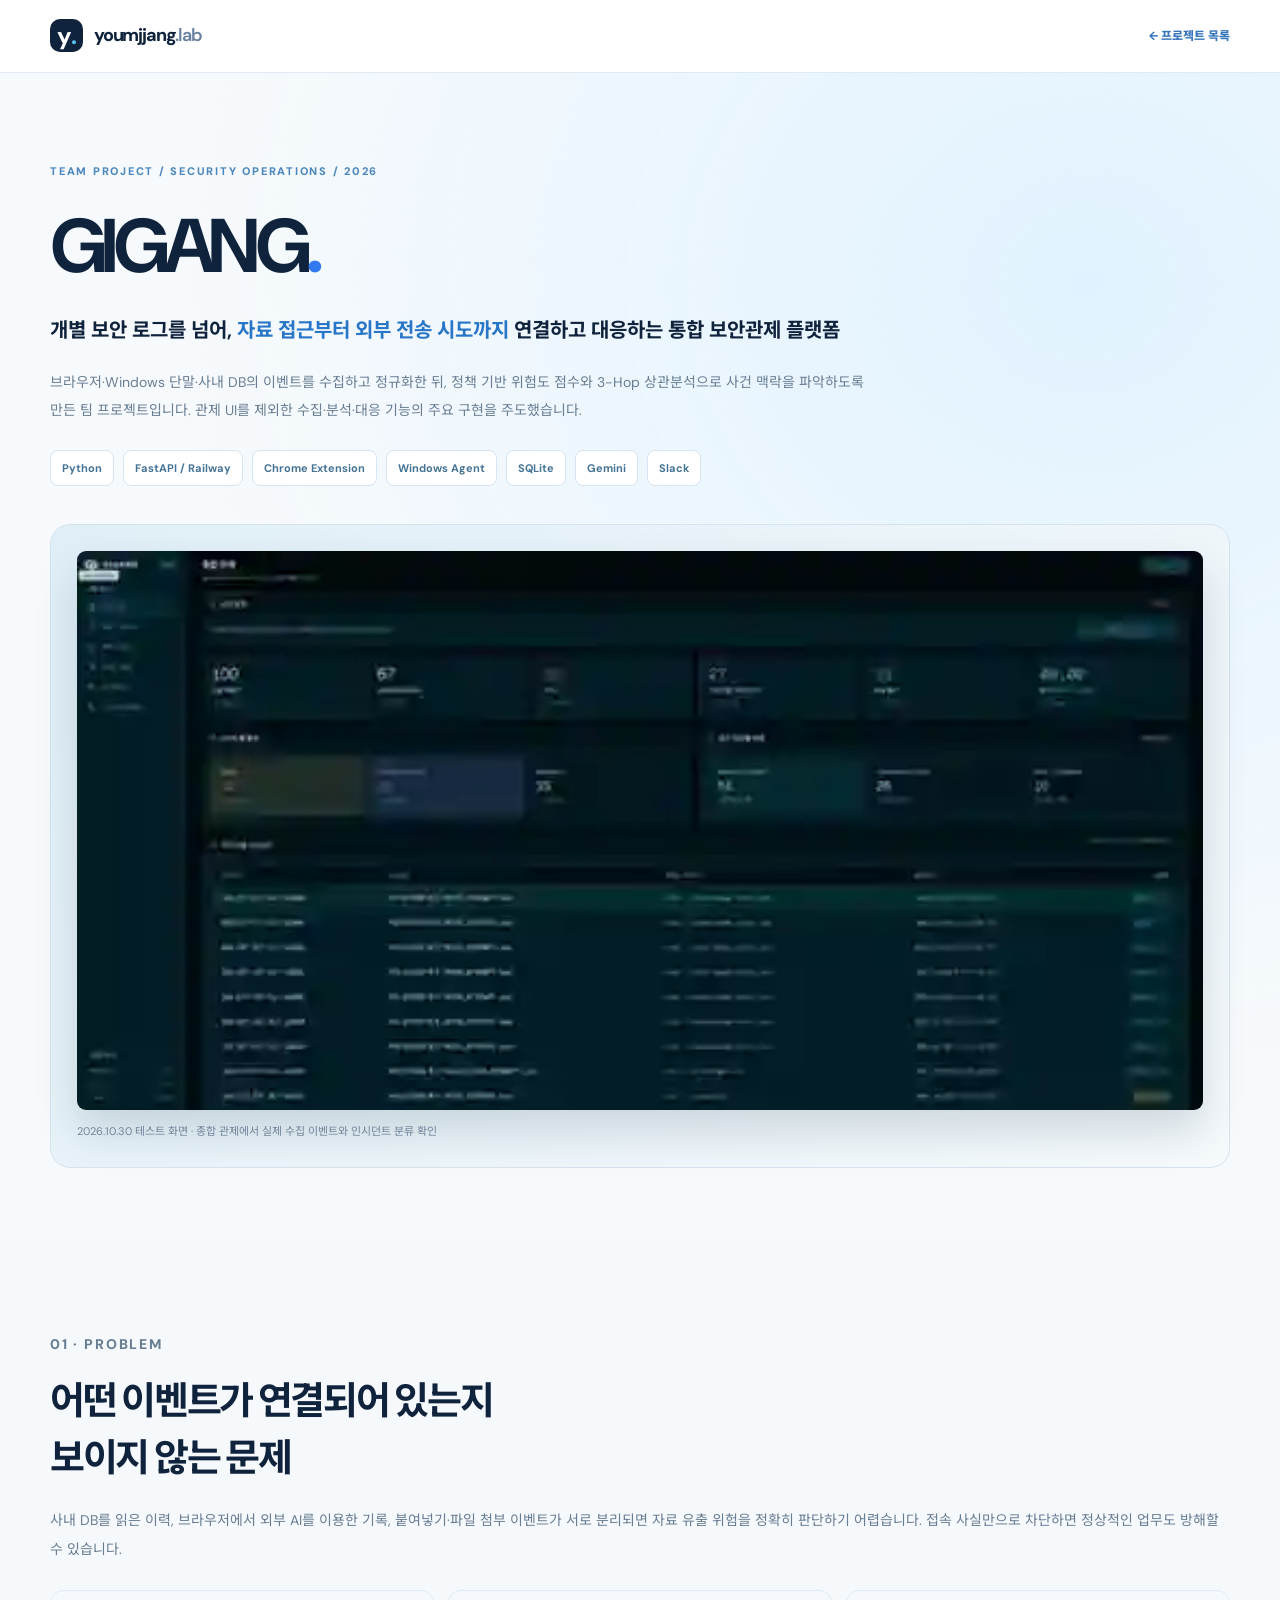
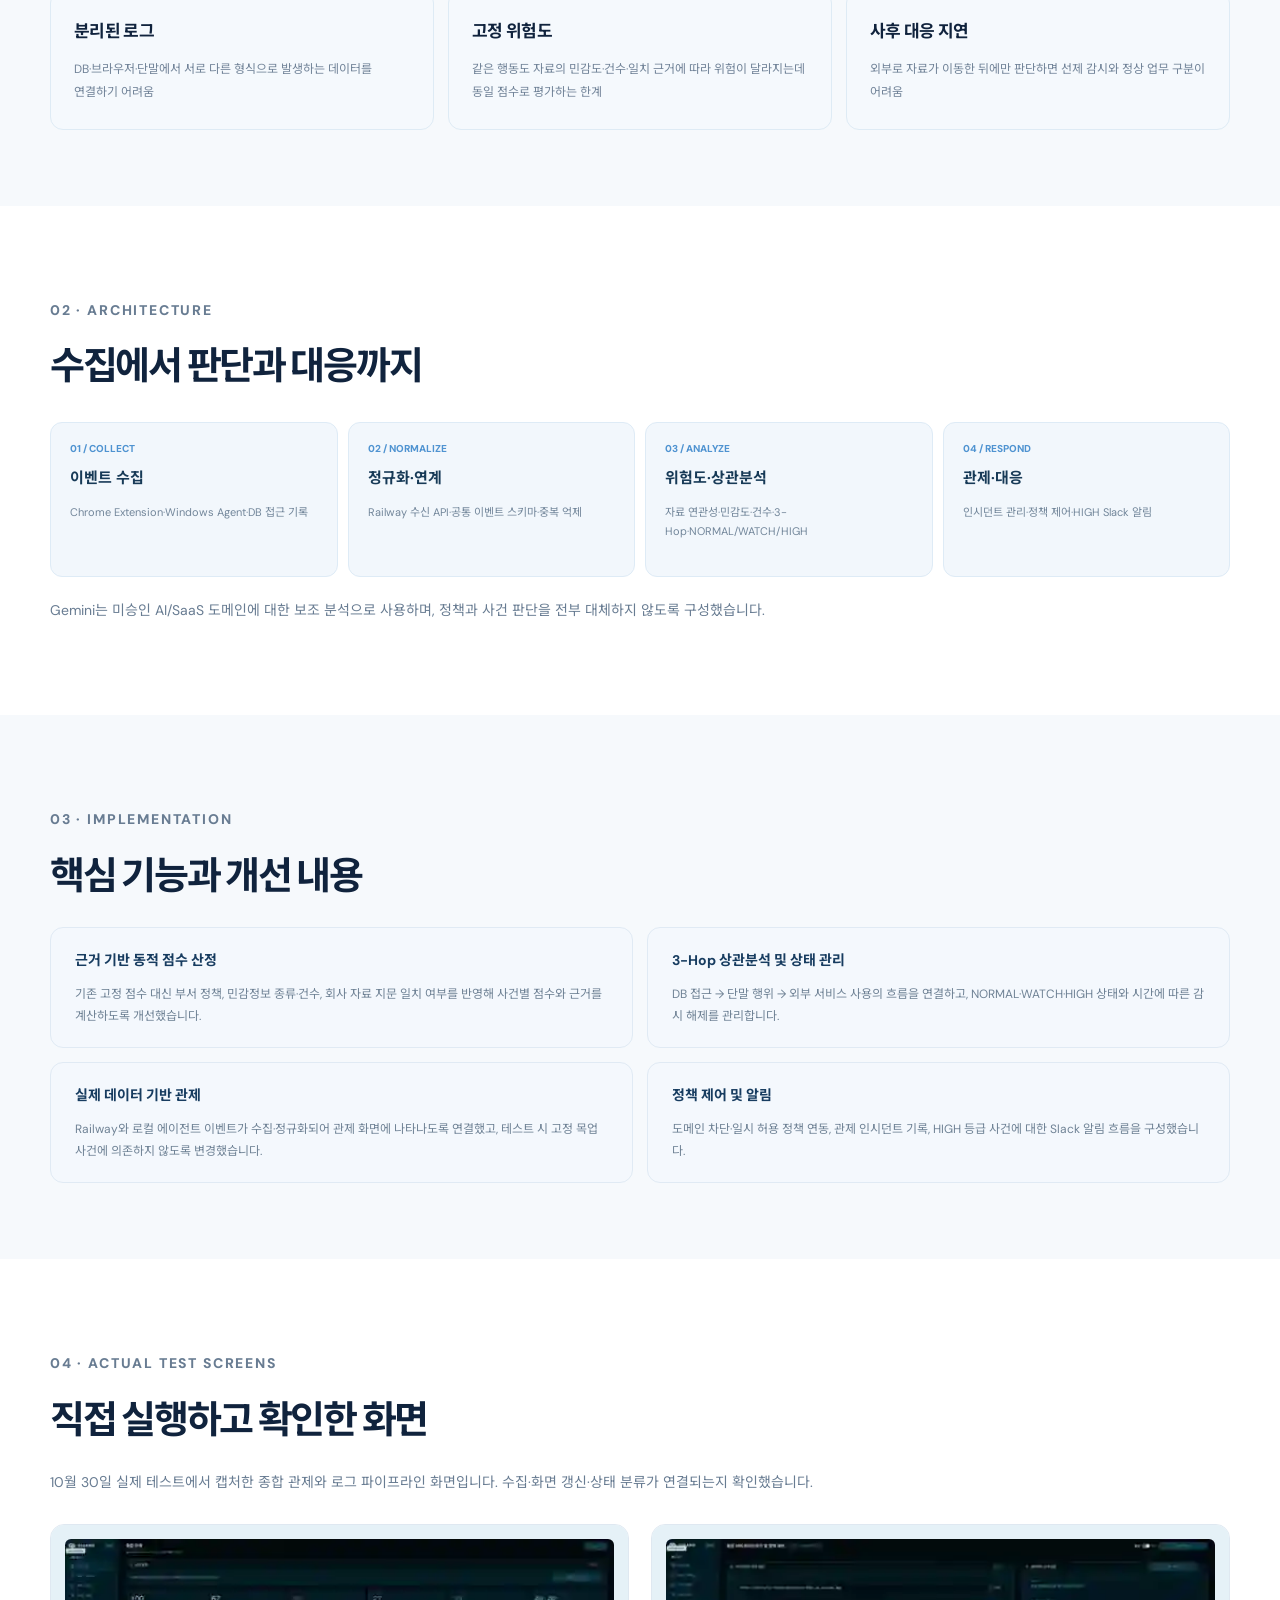
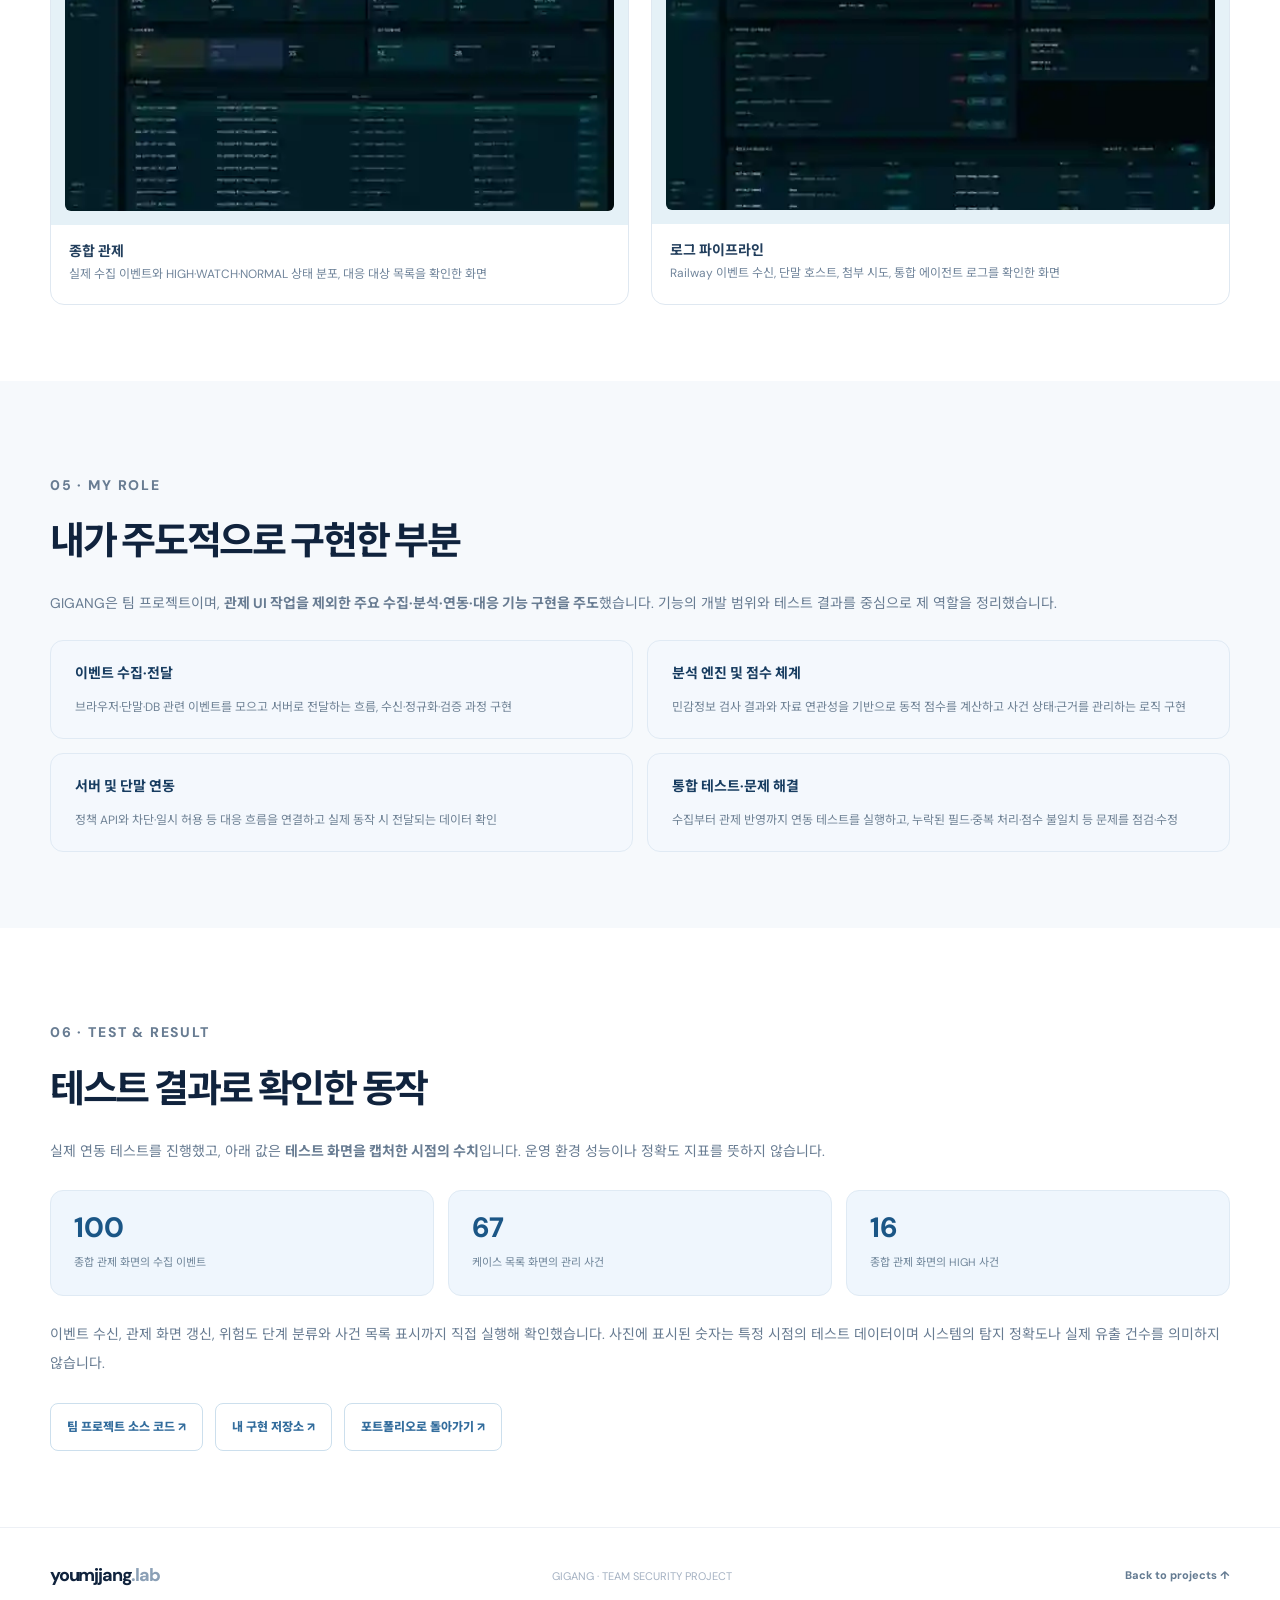
==== gigang.html @ 8b88e2cc "feat: refresh GIGANG portfolio with real test screenshots and lead engineering role" ====
<!doctype html>
<html lang="ko">
<head>
<meta charset="utf-8"><meta name="viewport" content="width=device-width,initial-scale=1">
<meta name="theme-color" content="#f8fafc">
<meta name="description" content="GIGANG 팀 프로젝트: 실제 보안 이벤트 수집, 동적 위험도, 3-Hop 상관분석, 사용자 담당 구현 및 검증 기록">
<title>GIGANG | 구현과 테스트 — youmjjang.lab</title>
<link rel="preconnect" href="https://fonts.googleapis.com">
<link rel="preconnect" href="https://fonts.gstatic.com" crossorigin>
<link href="https://fonts.googleapis.com/css2?family=DM+Sans:wght@400;500;600;700;800&family=Noto+Sans+KR:wght@400;500;600;700;800&display=swap" rel="stylesheet">
<link rel="stylesheet" href="./styles.css">
<style>
:root{--page-blue:#3278ef;--page-navy:#122e4d;--page-muted:#697e94;--page-border:#e0eaf4}
.detail-nav{background:#fff;border-bottom:1px solid var(--page-border);position:sticky;top:0;z-index:4}
.detail-nav .wrap{display:flex;align-items:center;justify-content:space-between;min-height:72px;gap:15px}
.back-link{font-size:12px;font-weight:800;color:#3775bc}
.detail-hero{background:radial-gradient(ellipse at 85% 18%,#e1f2ff 0%,transparent 60%),#f7fafc;padding:84px 0 72px}
.detail-eyebrow{font:800 11px/1.7 'DM Sans',sans-serif;letter-spacing:.16em;color:#4b86bc}
.detail-hero h1{font-size:clamp(42px,6vw,76px);letter-spacing:-.075em;line-height:1.17;margin:18px 0}
.detail-hero h1 span{color:var(--page-blue)}
.detail-intro{font-size:clamp(16px,2vw,20px);font-weight:700;line-height:1.8;max-width:820px;word-break:keep-all}
.detail-hero p.sub{color:var(--page-muted);font-size:14px;line-height:2;max-width:820px;word-break:keep-all}
.detail-pills{display:flex;gap:9px;flex-wrap:wrap;margin-top:26px}
.detail-pills span{font-size:11px;font-weight:700;border:1px solid #d6e5f3;border-radius:8px;padding:7px 11px;color:#457395;background:#fff}
.detail-figure{margin:38px 0 0;background:linear-gradient(135deg,#e0eff7,#f6fafc);border:1px solid #d6e3ee;border-radius:20px;padding:clamp(12px,3vw,26px)}
.detail-figure img{display:block;width:100%;height:auto;border-radius:9px;box-shadow:0 22px 44px #18384c2a}
.detail-figure figcaption,.shot-card figcaption{color:#71859b;font-size:11px;line-height:1.8;padding-top:12px}
.detail-section{padding:76px 0;background:#fff}
.detail-section:nth-of-type(even){background:#f6f9fc}
.detail-section h2{font-size:clamp(28px,3.1vw,38px);letter-spacing:-.06em;line-height:1.5;margin:7px 0 19px}
.detail-section>div>p,.detail-copy{color:#687c92;font-size:14px;line-height:2.05;word-break:keep-all}
.section-kicker{font:800 11px/1.4 'DM Sans',sans-serif;letter-spacing:.13em;color:#3278ef}
.detail-grid{display:grid;grid-template-columns:repeat(3,minmax(0,1fr));gap:14px;margin-top:26px}
.detail-panel{padding:25px 23px;background:#f5f9fd;border:1px solid #deebf5;border-radius:13px}
.detail-panel b{display:block;font-size:17px;letter-spacing:-.04em}
.detail-panel p{color:#718398;font-size:12px;line-height:1.9;margin:11px 0 0;word-break:keep-all}
.processline{display:flex;gap:10px;margin:27px 0 0;align-items:stretch}
.processline .step{flex:1;min-width:0;min-height:155px;padding:19px;background:#f2f7fc;border:1px solid #deebf6;border-radius:12px}
.processline .step em{font-style:normal;color:#4f93d1;font:800 10px 'DM Sans',sans-serif}
.processline .step strong{display:block;margin:10px 0;color:#173a57;font-size:15px}
.processline .step p{font-size:11px;line-height:1.75;color:#72869a;margin:0}
.shots{display:grid;grid-template-columns:repeat(2,minmax(0,1fr));gap:22px;margin-top:27px}
.shot-card{margin:0;background:#fff;border:1px solid #dfe8f1;border-radius:14px;overflow:hidden}
.shot-card .shot-img{background:#e5f1f7;padding:14px}
.shot-card img{display:block;width:100%;height:auto;max-width:780px;margin:auto;border-radius:6px}
.shot-card figcaption{padding:14px 18px 18px;font-size:12px}
.shot-card figcaption strong{color:#233f5d;display:block;font-size:14px}
.role-list{display:grid;grid-template-columns:1fr 1fr;gap:14px;margin-top:22px}
.role-item{padding:20px 24px;background:#f4f8fd;border:1px solid #e0eaf4;border-radius:13px}
.role-item strong{display:block;font-size:14px;color:#173c60}
.role-item p{margin:9px 0 0;color:#6f8295;font-size:12px;line-height:1.85}
.test-summary{display:grid;grid-template-columns:repeat(3,1fr);gap:14px;margin:24px 0}
.test-summary>div{background:#eff6fd;border:1px solid #dfeaf4;border-radius:13px;padding:23px}
.test-summary strong{font:800 28px/1 'DM Sans',sans-serif;display:block;color:#1b5686}
.test-summary span{display:block;font-size:11px;margin-top:10px;color:#70869a}
.detail-links{display:flex;flex-wrap:wrap;gap:12px;margin-top:26px}
.detail-links a{border:1px solid #ccdfed;padding:12px 16px;background:#fff;border-radius:8px;color:#336d9d;font-size:12px;font-weight:800}
.detail-links a:hover{background:#eef7ff}
.details-note{font-size:12px;color:#7b8b9f;margin-top:19px;line-height:1.8}
@media(max-width:760px){.detail-hero{padding:57px 0 50px}.detail-section{padding:55px 0}.detail-grid,.test-summary,.shots,.role-list{grid-template-columns:1fr}.processline{flex-direction:column}.processline .step{min-height:0}.detail-nav .wrap{min-height:62px}.detail-panel{padding:19px}}
</style>
</head>
<body>
<header class="detail-nav"><div class="wrap"><a class="brand" href="./index.html"><span class="brand-icon">y<span>.</span></span>youmjjang<span class="brand-light">.lab</span></a><a class="back-link" href="./index.html#projects">← 프로젝트 목록</a></div></header>
<main>
<section class="detail-hero"><div class="wrap">
<span class="detail-eyebrow">TEAM PROJECT / SECURITY OPERATIONS / 2026</span>
<h1>GIGANG<span>.</span></h1>
<p class="detail-intro">개별 보안 로그를 넘어, <span style="color:#2876c8">자료 접근부터 외부 전송 시도까지</span> 연결하고 대응하는 통합 보안관제 플랫폼</p>
<p class="sub">브라우저·Windows 단말·사내 DB의 이벤트를 수집하고 정규화한 뒤, 정책 기반 위험도 점수와 3-Hop 상관분석으로 사건 맥락을 파악하도록 만든 팀 프로젝트입니다. 관제 UI를 제외한 수집·분석·대응 기능의 주요 구현을 주도했습니다.</p>
<div class="detail-pills"><span>Python</span><span>FastAPI / Railway</span><span>Chrome Extension</span><span>Windows Agent</span><span>SQLite</span><span>Gemini</span><span>Slack</span></div>
<figure class="detail-figure"><img src="./assets/gigang-overview-20261031.webp" alt="GIGANG 최신 테스트 종합 관제: 수집 이벤트, HIGH/WATCH/NORMAL, 우선 대응 사건 목록" /><figcaption>2026.10.30 테스트 화면 · 종합 관제에서 실제 수집 이벤트와 인시던트 분류 확인</figcaption></figure>
</div></section>
<section class="detail-section"><div class="wrap">
<p class="section-kicker">01 · PROBLEM</p><h2>어떤 이벤트가 연결되어 있는지<br>보이지 않는 문제</h2>
<p class="detail-copy">사내 DB를 읽은 이력, 브라우저에서 외부 AI를 이용한 기록, 붙여넣기·파일 첨부 이벤트가 서로 분리되면 자료 유출 위험을 정확히 판단하기 어렵습니다. 접속 사실만으로 차단하면 정상적인 업무도 방해할 수 있습니다.</p>
<div class="detail-grid">
<div class="detail-panel"><b>분리된 로그</b><p>DB·브라우저·단말에서 서로 다른 형식으로 발생하는 데이터를 연결하기 어려움</p></div>
<div class="detail-panel"><b>고정 위험도</b><p>같은 행동도 자료의 민감도·건수·일치 근거에 따라 위험이 달라지는데 동일 점수로 평가하는 한계</p></div>
<div class="detail-panel"><b>사후 대응 지연</b><p>외부로 자료가 이동한 뒤에만 판단하면 선제 감시와 정상 업무 구분이 어려움</p></div>
</div></div></section>
<section class="detail-section"><div class="wrap">
<p class="section-kicker">02 · ARCHITECTURE</p><h2>수집에서 판단과 대응까지</h2>
<div class="processline"><div class="step"><em>01 / COLLECT</em><strong>이벤트 수집</strong><p>Chrome Extension·Windows Agent·DB 접근 기록</p></div><div class="step"><em>02 / NORMALIZE</em><strong>정규화·연계</strong><p>Railway 수신 API·공통 이벤트 스키마·중복 억제</p></div><div class="step"><em>03 / ANALYZE</em><strong>위험도·상관분석</strong><p>자료 연관성·민감도·건수·3-Hop·NORMAL/WATCH/HIGH</p></div><div class="step"><em>04 / RESPOND</em><strong>관제·대응</strong><p>인시던트 관리·정책 제어·HIGH Slack 알림</p></div></div>
<p class="details-note">Gemini는 미승인 AI/SaaS 도메인에 대한 보조 분석으로 사용하며, 정책과 사건 판단을 전부 대체하지 않도록 구성했습니다.</p>
</div></section>
<section class="detail-section"><div class="wrap">
<p class="section-kicker">03 · IMPLEMENTATION</p><h2>핵심 기능과 개선 내용</h2>
<div class="role-list">
<div class="role-item"><strong>근거 기반 동적 점수 산정</strong><p>기존 고정 점수 대신 부서 정책, 민감정보 종류·건수, 회사 자료 지문 일치 여부를 반영해 사건별 점수와 근거를 계산하도록 개선했습니다.</p></div>
<div class="role-item"><strong>3-Hop 상관분석 및 상태 관리</strong><p>DB 접근 → 단말 행위 → 외부 서비스 사용의 흐름을 연결하고, NORMAL·WATCH·HIGH 상태와 시간에 따른 감시 해제를 관리합니다.</p></div>
<div class="role-item"><strong>실제 데이터 기반 관제</strong><p>Railway와 로컬 에이전트 이벤트가 수집·정규화되어 관제 화면에 나타나도록 연결했고, 테스트 시 고정 목업 사건에 의존하지 않도록 변경했습니다.</p></div>
<div class="role-item"><strong>정책 제어 및 알림</strong><p>도메인 차단·일시 허용 정책 연동, 관제 인시던트 기록, HIGH 등급 사건에 대한 Slack 알림 흐름을 구성했습니다.</p></div>
</div></div></section>
<section class="detail-section"><div class="wrap">
<p class="section-kicker">04 · ACTUAL TEST SCREENS</p><h2>직접 실행하고 확인한 화면</h2>
<p class="detail-copy">10월 30일 실제 테스트에서 캡처한 종합 관제와 로그 파이프라인 화면입니다. 수집·화면 갱신·상태 분류가 연결되는지 확인했습니다.</p>
<div class="shots">
<figure class="shot-card"><div class="shot-img"><img src="./assets/gigang-overview-20261031.webp" loading="lazy" alt="GIGANG 실제 종합 관제 테스트 화면"></div><figcaption><strong>종합 관제</strong>실제 수집 이벤트와 HIGH·WATCH·NORMAL 상태 분포, 대응 대상 목록을 확인한 화면</figcaption></figure>
<figure class="shot-card"><div class="shot-img"><img src="./assets/gigang-pipeline-20261031.webp" loading="lazy" alt="GIGANG 로그 파이프라인 실제 수집 및 호스트 상태 테스트 화면"></div><figcaption><strong>로그 파이프라인</strong>Railway 이벤트 수신, 단말 호스트, 첨부 시도, 통합 에이전트 로그를 확인한 화면</figcaption></figure>
</div>
</div></section>
<section class="detail-section"><div class="wrap">
<p class="section-kicker">05 · MY ROLE</p><h2>내가 주도적으로 구현한 부분</h2>
<p class="detail-copy">GIGANG은 팀 프로젝트이며, <strong>관제 UI 작업을 제외한 주요 수집·분석·연동·대응 기능 구현을 주도</strong>했습니다. 기능의 개발 범위와 테스트 결과를 중심으로 제 역할을 정리했습니다.</p>
<div class="role-list">
<div class="role-item"><strong>이벤트 수집·전달</strong><p>브라우저·단말·DB 관련 이벤트를 모으고 서버로 전달하는 흐름, 수신·정규화·검증 과정 구현</p></div>
<div class="role-item"><strong>분석 엔진 및 점수 체계</strong><p>민감정보 검사 결과와 자료 연관성을 기반으로 동적 점수를 계산하고 사건 상태·근거를 관리하는 로직 구현</p></div>
<div class="role-item"><strong>서버 및 단말 연동</strong><p>정책 API와 차단·일시 허용 등 대응 흐름을 연결하고 실제 동작 시 전달되는 데이터 확인</p></div>
<div class="role-item"><strong>통합 테스트·문제 해결</strong><p>수집부터 관제 반영까지 연동 테스트를 실행하고, 누락된 필드·중복 처리·점수 불일치 등 문제를 점검·수정</p></div>
</div></div></section>
<section class="detail-section"><div class="wrap">
<p class="section-kicker">06 · TEST & RESULT</p><h2>테스트 결과로 확인한 동작</h2>
<p class="detail-copy">실제 연동 테스트를 진행했고, 아래 값은 <strong>테스트 화면을 캡처한 시점의 수치</strong>입니다. 운영 환경 성능이나 정확도 지표를 뜻하지 않습니다.</p>
<div class="test-summary"><div><strong>100</strong><span>종합 관제 화면의 수집 이벤트</span></div><div><strong>67</strong><span>케이스 목록 화면의 관리 사건</span></div><div><strong>16</strong><span>종합 관제 화면의 HIGH 사건</span></div></div>
<p class="detail-copy">이벤트 수신, 관제 화면 갱신, 위험도 단계 분류와 사건 목록 표시까지 직접 실행해 확인했습니다. 사진에 표시된 숫자는 특정 시점의 테스트 데이터이며 시스템의 탐지 정확도나 실제 유출 건수를 의미하지 않습니다.</p>
<div class="detail-links"><a href="https://github.com/dldaudlee36/GIGANG" target="_blank" rel="noopener noreferrer">팀 프로젝트 소스 코드 ↗</a><a href="https://github.com/youmjjang/Usagigang" target="_blank" rel="noopener noreferrer">내 구현 저장소 ↗</a><a href="./index.html#projects">포트폴리오로 돌아가기 ↗</a></div>
</div></section>
</main>
<footer><div class="wrap footer-inner"><a class="brand footer-brand" href="./index.html">youmjjang<span>.lab</span></a><span>GIGANG · TEAM SECURITY PROJECT</span><a href="./index.html#projects">Back to projects ↑</a></div></footer>
</body></html>
---- styles.css ----
:root{--ink:#10233d;--muted:#607087;--blue:#3278ef;--blue-deep:#1d5ec9;--line:#dfe6ef;--paper:#fff;--bg:#f8fafc;--soft:#edf3fb;--accent:#12bea9}
*{box-sizing:border-box}
html{scroll-behavior:smooth;scroll-padding-top:92px}
body{margin:0;background:var(--bg);color:var(--ink);font:400 15px/1.85 'DM Sans','Noto Sans KR',sans-serif;-webkit-font-smoothing:antialiased}
a{color:inherit;text-decoration:none}button{font:inherit}button:focus-visible,a:focus-visible{outline:3px solid #2b8afd;outline-offset:4px}::selection{background:#b8d8fc;color:#112a46}
.wrap{width:min(1180px,calc(100% - 72px));margin:0 auto}.skip{position:absolute;top:-80px;left:20px;background:white;z-index:999;padding:12px}.skip:focus{top:16px}
.site-header{position:sticky;top:0;z-index:50;background:rgba(248,250,252,.88);border-bottom:1px solid rgba(207,218,234,.68);backdrop-filter:blur(16px);-webkit-backdrop-filter:blur(16px)}
.header-inner{height:78px;display:flex;align-items:center;justify-content:space-between;gap:28px}
.brand{display:flex;align-items:center;font-family:'DM Sans',sans-serif;font-size:18px;font-weight:800;letter-spacing:-.065em;white-space:nowrap}
.brand-icon{display:inline-flex;width:33px;height:33px;border-radius:10px;background:var(--ink);color:white;align-items:center;justify-content:center;letter-spacing:-.06em;font-size:24px;margin-right:11px;line-height:1}
.brand-icon span,.period{color:#52c1e9}.brand-light{font-weight:600;color:#66809d}
.nav{display:flex;align-items:center;gap:35px;font:700 12px/1 'DM Sans',sans-serif;letter-spacing:.02em}
.nav a{color:#50637a;transition:color .2s}.nav a:hover,.nav a.is-current{color:var(--blue)}
.head-end{display:flex;align-items:center;gap:12px}.github-link{font:800 12px/1 'DM Sans',sans-serif;border:1px solid #cadaed;padding:13px 18px;border-radius:40px;transition:background .2s,color .2s}.github-link:hover{background:var(--ink);color:#fff}
.menu{display:none;cursor:pointer;background:none;border:0;padding:11px}.menu span{display:block;width:22px;height:2px;background:var(--ink);margin:5px 0}
.hero{padding:98px 0 0;background:radial-gradient(ellipse 55% 60% at 88% 24%,#e7f3ff 0%,transparent 76%),linear-gradient(#f8fafc,#f7fafd)}
.hero-grid{display:grid;grid-template-columns:1.11fr .89fr;align-items:center;gap:58px;padding-bottom:95px}
.hero-text{padding:15px 0}.eyebrow,.kicker,.microline,.side-caption,.project-meta,.skills-title,.step-bottom,.project-actions,.work-footnote,.screen-mark,.cover-no{font-family:'DM Sans',sans-serif;letter-spacing:.09em}
.eyebrow{display:flex;align-items:center;gap:10px;font-size:10px;font-weight:800;color:#6e8094}
.live-dot{width:7px;height:7px;border-radius:50%;background:var(--accent);box-shadow:0 0 0 4px rgba(18,190,169,.12)}.eyebrow .bar{display:inline-block;width:18px;height:1px;background:#b7c4d2}
.hero h1{font-family:'Noto Sans KR',sans-serif;font-size:clamp(36px,4.2vw,61px);letter-spacing:-.067em;line-height:1.42;font-weight:800;margin:28px 0 26px;word-break:keep-all}
.ink-blue{color:var(--blue)}.hero-desc{font-size:14px;line-height:2.13;color:#607187;word-break:keep-all}.hero-desc strong{color:#203c60}
.hero-buttons{display:flex;gap:12px;flex-wrap:wrap;margin-top:39px}
.btn{display:inline-flex;align-items:center;justify-content:space-between;gap:27px;min-height:52px;padding:13px 22px;border-radius:10px;font-size:12px;font-weight:800;transition:transform .2s,background .2s,box-shadow .2s}
.btn:hover{transform:translateY(-3px)}.btn-blue{color:#fff;background:var(--blue);box-shadow:0 9px 22px #3278ef26}.btn-blue:hover{background:var(--blue-deep);box-shadow:0 12px 30px #3278ef40}
.btn-outline{background:#fff;border:1px solid #d9e3f0;color:#30445e}.btn-outline:hover{background:#edf4ff}
.microline{display:flex;align-items:center;gap:16px;color:#93a3b7;font-size:10px;font-weight:700;margin-top:77px}.microline .line{width:37px;height:1px;background:#a9bbcf}
.hero-art{min-height:570px;position:relative;overflow:hidden;isolation:isolate;border:1px solid #d4e2f1;box-shadow:0 32px 70px rgba(46,94,152,.11),0 5px 15px rgba(64,102,147,.03);border-radius:25px;background:linear-gradient(155deg,rgba(252,254,255,.96),rgba(230,242,255,.95));padding:25px 30px 22px}
.hero-art:after{content:'';position:absolute;inset:0;z-index:-2;background-image:linear-gradient(rgba(91,148,199,.06) 1px,transparent 1px),linear-gradient(90deg,rgba(91,148,199,.06) 1px,transparent 1px);background-size:28px 28px}
.glow{position:absolute;z-index:-1;border-radius:50%;filter:blur(12px)}.glow.one{height:280px;width:280px;background:#a9dcff55;right:-100px;top:40px}.glow.two{height:220px;width:220px;background:#d8fbf379;left:-105px;bottom:-90px}
.art-head,.art-footer{display:flex;justify-content:space-between;align-items:center;font:800 10px/1 'DM Sans',sans-serif;letter-spacing:.07em;color:#8194a9}
.traffic{display:flex;gap:5px}.traffic i{width:7px;height:7px;background:#a4b7cb;border-radius:50%}.traffic i:first-child{background:#64a9e9}
.art-title{margin:39px 0 21px}.art-title>span{display:block;color:#4180cc;font:800 9px/1 'DM Sans',sans-serif;letter-spacing:.18em;margin-bottom:10px}
.art-title strong{display:block;font:800 clamp(30px,3vw,42px)/1.14 'DM Sans',sans-serif;letter-spacing:-.06em}.art-title em{font-style:normal;color:var(--blue)}.art-title p{color:#7b8da1;font-size:12px;margin:10px 0 0}
.pipeline{display:flex;flex-direction:column;gap:8px}
.pipe-row{display:flex;align-items:center;gap:16px;min-height:66px;padding:10px 17px;border:1px solid rgba(193,213,231,.82);background:rgba(255,255,255,.86);border-radius:12px;box-shadow:0 8px 16px rgba(90,141,185,.035)}
.pipe-num{display:flex;width:35px;height:35px;flex:0 0 35px;align-items:center;justify-content:center;border:1px solid #dce9f4;background:#f1f7fd;border-radius:9px;color:#3983c3;font:800 12px/1 'DM Sans',sans-serif}
.pipe-row>div{display:flex;flex-direction:column;flex:1;line-height:1.25;gap:3px}.pipe-row small{font:800 8px/1 'DM Sans',sans-serif;color:#7f9ab4;letter-spacing:.12em}
.pipe-row b{font:800 15px/1.1 'DM Sans',sans-serif;letter-spacing:-.01em}.pipe-row div>span{font:500 9px/1.2 'DM Sans',sans-serif;color:#96a3b3}
.pipe-tail{font-size:17px;color:#aac2d7}.pipe-done{border-color:#a8dcdb;background:#ebfbf8}.pipe-done .pipe-num{background:#d9f6f1;border-color:#b8ebe2;color:#109e91}.pipe-done .pipe-tail{color:#079c87}
.art-footer{padding-top:25px;font-size:9px}.art-footer span{color:#52a6d2}
.scroll-hint{height:52px;border-top:1px solid #dbe6f1;display:flex;justify-content:space-between;align-items:center;color:#94a5b8;font:800 10px/1 'DM Sans',sans-serif;letter-spacing:.14em}.scroll-hint span:last-child{font-size:23px;font-weight:400}
.section{padding:130px 0}.about{background:#fff}.intro-layout{display:grid;grid-template-columns:190px minmax(0,1fr);gap:60px}
.side-caption{color:#8798aa;font:800 11px/1 'DM Sans',sans-serif;white-space:nowrap;padding-top:7px}.side-caption span{width:42px;height:1px;background:#c6d4e3;display:inline-block;vertical-align:middle;margin-left:12px}
.kicker{margin:0 0 22px;color:var(--blue);font:800 11px/1.4 'DM Sans',sans-serif;letter-spacing:.16em}
.h2{font-size:clamp(29px,3vw,43px);line-height:1.5;letter-spacing:-.065em;font-weight:800;margin:0;word-break:keep-all}.h2 span{color:#7b8ba1}
.lead{max-width:740px;color:#5e7085;font-size:15px;line-height:2.15;margin:28px 0 48px;word-break:keep-all}
.values{display:grid;grid-template-columns:repeat(3,1fr);gap:20px}.values>div{border-top:1px solid #cbd7e6;padding-top:19px}.values span{font:800 11px/1 'DM Sans',sans-serif;color:#4886db}.values h3{margin:17px 0 8px;font-size:18px;letter-spacing:-.04em}.values p{color:#8090a1;font-size:12px;line-height:1.8;word-break:keep-all;margin:0}
.skills{display:grid;grid-template-columns:180px 1fr;align-items:start;gap:10px;margin-top:58px;padding-top:28px;border-top:1px solid #edf0f5}.skills-title{color:#8292a5;font:800 10px/1.4 'DM Sans',sans-serif}
.skills>div{display:flex;flex-wrap:wrap;gap:8px}.skills>div span,.tags span{background:#f4f7fb;border:1px solid #e0e8f1;border-radius:6px;color:#59708a;padding:5px 11px;font:700 11px/1.5 'DM Sans','Noto Sans KR',sans-serif}
.work{background:#f5f8fc}.section-head{display:flex;justify-content:space-between;align-items:end;gap:20px;margin-bottom:34px}.section-head>p{color:#8897aa;font-size:12px;line-height:1.9;text-align:right;margin:0 0 9px}
.filters{display:flex;align-items:center;gap:8px;flex-wrap:wrap;margin-bottom:27px}
.filter{border:1px solid #d7e1ed;background:transparent;color:#657790;font:800 11px/1 'DM Sans',sans-serif;padding:12px 15px;border-radius:25px;cursor:pointer;transition:background .15s,border .15s,color .15s}.filter span{opacity:.5;margin-left:5px}.filter:hover{background:#e8f1fd}.filter.selected{color:white;background:#1d3a5a;border-color:#1d3a5a}
.project-grid{display:grid;grid-template-columns:repeat(2,minmax(0,1fr));gap:24px}
.project{background:white;border:1px solid #e3eaf3;border-radius:17px;overflow:hidden;display:flex;flex-direction:column;box-shadow:0 8px 24px rgba(30,70,120,.022);transition:box-shadow .25s,transform .25s}
.project:hover{transform:translateY(-5px);box-shadow:0 18px 34px rgba(35,78,130,.1)}.project[hidden]{display:none!important}
.project.feature{grid-column:1/-1;display:grid;grid-template-columns:1.01fr .99fr;min-height:440px}
.cover{position:relative;min-height:280px;overflow:hidden}.feature .cover{min-height:440px}
.photo-cover{display:flex;align-items:center;justify-content:center;padding:35px}
.photo-cover img{display:block;width:100%;height:100%;max-height:380px;object-fit:contain;filter:drop-shadow(0 15px 24px rgba(21,52,92,.13));transition:transform .4s}
.project:hover img{transform:scale(1.028)}
.blue-cover{background:linear-gradient(140deg,#ddefff,#eaf4ff 49%,#d4e9f7)}.dark-cover{background:linear-gradient(145deg,#dfeaf7,#ebf0f8)}
.mint-cover{background:linear-gradient(140deg,#dff5ed,#eff9f6)}.sky-cover{background:linear-gradient(140deg,#e1e9fd,#edf5ff)}
.screen-mark,.cover-no{position:absolute;left:24px;bottom:20px;font:800 9px/1 'DM Sans',sans-serif;letter-spacing:.13em;color:#647f9d;background:rgba(255,255,255,.83);padding:9px 10px;border-radius:5px}
.project-info{padding:33px 35px 27px;display:flex;flex-direction:column;min-width:0}.feature .project-info{padding:48px 44px 34px}
.project-meta{display:flex;justify-content:space-between;gap:12px;color:#7990a8;font:800 9px/1.2 'DM Sans',sans-serif;letter-spacing:.11em}.project-meta span:last-child{color:#3d87c8;text-align:right}
.project h3{font-size:27px;line-height:1.3;letter-spacing:-.055em;margin:20px 0 8px}.project h3 small{font-size:15px;color:#8191a6;margin-left:9px;font-weight:600}
.project-tagline{font-size:13px;font-weight:700;color:#2c587e;margin:0 0 17px;letter-spacing:-.02em;word-break:keep-all}
.project-desc{font-size:12px;line-height:2.05;color:#718197;margin:0 0 21px;word-break:keep-all}
.problem{border-left:3px solid #5a9eec;background:#f3f8ff;padding:15px 18px;margin:0 0 22px}.problem>span{display:block;color:#5185bf;font:800 9px/1 'DM Sans',sans-serif;letter-spacing:.1em;margin-bottom:8px}.problem p{font-size:12px;line-height:1.7;margin:0;color:#4b6c8d;word-break:keep-all}
.tags{display:flex;flex-wrap:wrap;gap:6px;margin-top:auto;margin-bottom:21px}.tags span{background:#f8fafd;border-color:#e5edf5;padding:5px 9px;font-size:10px}
.project-actions{display:flex;align-items:center;gap:20px;flex-wrap:wrap;padding-top:19px;border-top:1px solid #e8edf3;font-size:11px;font-weight:800;letter-spacing:0}.project-actions a{color:#286cc1}.project-actions a:hover{text-decoration:underline;text-underline-offset:4px}.status-text{font-size:10px;color:#93a0ae;letter-spacing:0;font-weight:500}
.analyzer{background:linear-gradient(135deg,#193959,#103355 60%,#1e5276);padding:40px 30px;display:flex;align-items:center;justify-content:center}
.analyzer:before{content:'';position:absolute;width:250px;height:250px;border:1px solid #74c7f033;border-radius:50%;right:-90px;top:-115px;box-shadow:0 0 0 50px #8dcdf308,0 0 0 90px #8dcdf308}
.fake-ui{position:relative;background:#fff;border:1px solid #ecf5ff;border-radius:12px;width:100%;max-width:540px;box-shadow:0 30px 40px #0a17284d;overflow:hidden;transform:rotate(-1.5deg)}
.fake-head{height:33px;background:#f6f9fc;border-bottom:1px solid #e7eef6;display:flex;align-items:center;justify-content:space-between;padding:0 15px;color:#71859b;font:700 8px/1 'DM Sans',sans-serif}
.fake-head>span:last-child{color:#119d8d}.fake-dots{color:#9bb0c7;letter-spacing:2px}
.fake-content{display:grid;grid-template-columns:112px 1fr;min-height:235px}.fake-sidebar{border-right:1px solid #e9eef5;background:#f9fbfd;padding:28px 12px;display:flex;flex-direction:column;gap:21px;color:#a3b1be;font:700 9px/1 'DM Sans',sans-serif}.fake-sidebar .active{color:#2f80d1}
.fake-main{padding:24px 25px}.fake-main>span{font:800 8px/1 'DM Sans',sans-serif;color:#60a0d0;letter-spacing:.15em}.fake-main h4{margin:10px 0 4px;font:800 18px/1.4 'Noto Sans KR',sans-serif;letter-spacing:-.06em}.fake-main small{font-size:9px;color:#97a7b6}
.f1-chart{display:flex;flex-direction:column;gap:12px;margin:24px 0 18px}.f1-chart>div{display:flex;align-items:center;gap:11px}.f1-chart em{font:700 9px/1 'DM Sans',sans-serif;color:#69809b;font-style:normal;width:46px}
.f1-chart div>span{display:block;position:relative;height:7px;background:#edf4fc;flex:1;border-radius:5px;overflow:hidden}.f1-chart i{height:100%;display:block;border-radius:5px;background:linear-gradient(90deg,#6cace9,#2d77d4)}
.f1-chart b{font:700 10px/1 'DM Sans',sans-serif;color:#3b5d82;width:32px;text-align:right}.fake-main .metric-note{font-size:8px;color:#9aa9b7}
.work-footnote{color:#91a0b1;margin:30px 0 0;font-size:10px;line-height:1.9;letter-spacing:0}
.process{background:#fff}.steps{display:grid;grid-template-columns:repeat(3,1fr);gap:20px;margin-top:48px}.step{min-height:270px;display:flex;flex-direction:column;background:#f8fafc;border:1px solid #e4ebf4;border-radius:13px;padding:28px}
.step-top{display:flex;justify-content:space-between;align-items:start}.step-top span{color:#4a88d3;font:800 12px/1 'DM Sans',sans-serif}.step-top b{font-size:28px;font-weight:400;color:#89b7e9}
.step h3{margin:31px 0 9px;font-size:19px;letter-spacing:-.045em}.step p{color:#7b8b9e;font-size:12px;line-height:2;margin:0 0 25px;word-break:keep-all}
.step-bottom{margin-top:auto;border-top:1px solid #e5ebf2;padding-top:15px;color:#a2b1c0;font:800 9px/1 'DM Sans',sans-serif;letter-spacing:.14em}
.contact{padding:0 0 115px;background:#fff}.contact-inner{overflow:hidden;position:relative;display:flex;justify-content:space-between;align-items:center;border-radius:20px;padding:65px 80px;background:linear-gradient(120deg,#16314f,#24496b 70%,#28618e);color:white}
.contact .kicker{color:#83d0f3}.contact h2{font-size:clamp(29px,3.6vw,48px);line-height:1.4;letter-spacing:-.07em;margin:0 0 15px}.contact h2 span{color:#7cc8eb}
.contact-inner p:not(.kicker){font-size:13px;color:#b1c6d9;margin:0 0 28px}.contact-buttons{display:flex;gap:23px;align-items:center;flex-wrap:wrap}
.btn-white{background:#fff;color:#173759;gap:35px}.btn-white:hover{background:#e5f4ff}.contact-git{font-size:12px;color:#c4deef;font-weight:700}.contact-git:hover{text-decoration:underline}
.huge-y{position:absolute;right:42px;top:-128px;font:800 430px/1 'DM Sans',sans-serif;letter-spacing:-.09em;color:#ffffff10;user-select:none;pointer-events:none}.huge-y span{color:#67bfe827}
footer{background:#fff;border-top:1px solid #edf0f5}.footer-inner{min-height:95px;display:flex;align-items:center;justify-content:space-between;gap:20px}.footer-brand{font-size:18px}.footer-brand span{color:#8ba0b6}.footer-inner>span{font-size:11px;color:#a4b1c2}.footer-inner>a:last-child{font:800 11px/1 'DM Sans',sans-serif;color:#647b92}
@media(max-width:1020px){.hero-grid{gap:28px}.hero h1{font-size:clamp(34px,4.4vw,48px)}.hero-art{padding:22px 23px;min-height:550px}.intro-layout{grid-template-columns:140px 1fr;gap:30px}.feature .project-info{padding:31px}.fake-content{grid-template-columns:85px 1fr}.fake-sidebar{font-size:8px}.fake-main{padding:20px 15px}.contact-inner{padding:65px 55px}}
@media(max-width:760px){.wrap{width:min(100% - 34px,560px)}.site-header .header-inner{height:65px}.brand{font-size:16px}.brand-icon{width:29px;height:29px;font-size:21px}.nav{display:none;position:absolute;left:0;right:0;top:64px;background:#f9fbfe;border-bottom:1px solid var(--line);padding:24px max(17px,calc((100vw - 560px)/2));gap:0;box-shadow:0 14px 22px #183a5715}.nav.open{display:flex;flex-direction:column;align-items:stretch}.nav a{padding:12px 4px}.github-link{padding:11px 13px}.menu{display:block}
.hero{padding-top:52px}.hero-grid{display:flex;flex-direction:column;align-items:stretch;gap:40px;padding-bottom:55px}.hero-text{padding:0}.hero h1{font-size:clamp(34px,8vw,48px);margin:18px 0}.hero-desc{font-size:13px}.hero-desc br:last-child{display:none}.hero-buttons{margin-top:30px}.microline{margin-top:38px;font-size:9px}
.hero-art{max-width:550px;width:100%;align-self:center;min-height:0;padding:23px}.art-title{margin:27px 0 20px}.art-title strong{font-size:34px}.pipe-row{min-height:58px}
.section{padding:84px 0}.intro-layout{display:block}.side-caption{margin:0 0 28px}.h2{font-size:clamp(26px,6vw,37px)}.lead{font-size:13px;margin-bottom:30px}.values{gap:11px}.values h3{font-size:15px}.values p{font-size:11px}.skills{grid-template-columns:1fr;gap:16px;margin-top:42px}
.section-head{align-items:start;flex-direction:column;margin-bottom:28px}.section-head>p{text-align:left}
.project-grid{grid-template-columns:1fr;gap:18px}.project.feature{grid-column:auto;display:flex;min-height:0}.cover,.feature .cover{min-height:0;height:285px}.analyzer{padding:24px 15px}
.project-info,.feature .project-info{padding:27px 24px 25px}.project h3{font-size:23px;margin-top:16px}.photo-cover{padding:24px}.photo-cover img{max-height:250px}
.steps{grid-template-columns:1fr;gap:12px;margin-top:30px}.step{min-height:0;padding:24px}.step h3{margin-top:15px}
.contact{padding:0 0 65px}.contact-inner{padding:45px 30px}.contact h2{font-size:30px}.huge-y{right:-35px;font-size:280px;top:-80px}
.footer-inner{min-height:105px;flex-wrap:wrap;justify-content:space-between;padding:22px 0}.footer-inner>span{order:3;width:100%}}
@media(max-width:410px){.hero h1{font-size:32px}.eyebrow{font-size:9px}.btn{width:100%}.values{grid-template-columns:1fr}.values>div{padding-top:12px}.values h3{display:inline-block;margin:5px 12px}.values p{display:inline}.fake-content{grid-template-columns:72px 1fr}.fake-sidebar{padding:22px 6px;font-size:7px}.fake-main h4{font-size:15px}.fake-main{padding:16px 11px}.f1-chart{margin:17px 0 13px}.f1-chart>div{gap:5px}.f1-chart em{font-size:8px;width:39px}.filter{font-size:10px;padding:10px 12px}}
@media(prefers-reduced-motion:reduce){*,*:before,*:after{scroll-behavior:auto!important;transition:none!important;animation:none!important}}

/* 쉬엄쉬엄: 모바일 브라우저 UI를 잘라낸 실제 화면 두 장을 가로로 배치 */
.lunch-cover{
  height:280px;
  min-height:280px;
  padding:18px 20px;
  background:linear-gradient(135deg,#dff5ed,#eff9f6);
}
.lunch-shots{
  display:grid;
  grid-template-columns:repeat(2,minmax(0,1fr));
  gap:4px;
  width:min(100%,460px);
  height:238px;
  border-radius:11px;
  overflow:hidden;
  box-shadow:0 10px 24px rgba(24,83,76,.11);
  background:#fff;
}
.lunch-shot,
.lunch-shot-a,
.lunch-shot-b{
  position:relative;
  display:block;
  min-width:0;
  height:100%;
  margin:0;
  padding:0;
  border:0;
  border-radius:0;
  overflow:hidden;
  background:#f7faf8;
  box-shadow:none;
  transform:none;
  transition:none;
}
.lunch-cover .lunch-shot img{
  display:block;
  position:absolute;
  left:0;
  top:0;
  width:100%;
  height:auto;
  max-height:none;
  object-fit:unset;
  filter:none;
  transform:translateY(-17%);
  transition:none;
}
.project:hover .lunch-shot-a,
.project:hover .lunch-shot-b{transform:none}
.project:hover .lunch-shot img,
.project:hover .lunch-shot-a img,
.project:hover .lunch-shot-b img{transform:translateY(-17%)}
@media(max-width:760px){
  .lunch-cover{height:260px;min-height:260px;padding:16px 16px 24px}
  .lunch-shots{height:220px;gap:3px}
}
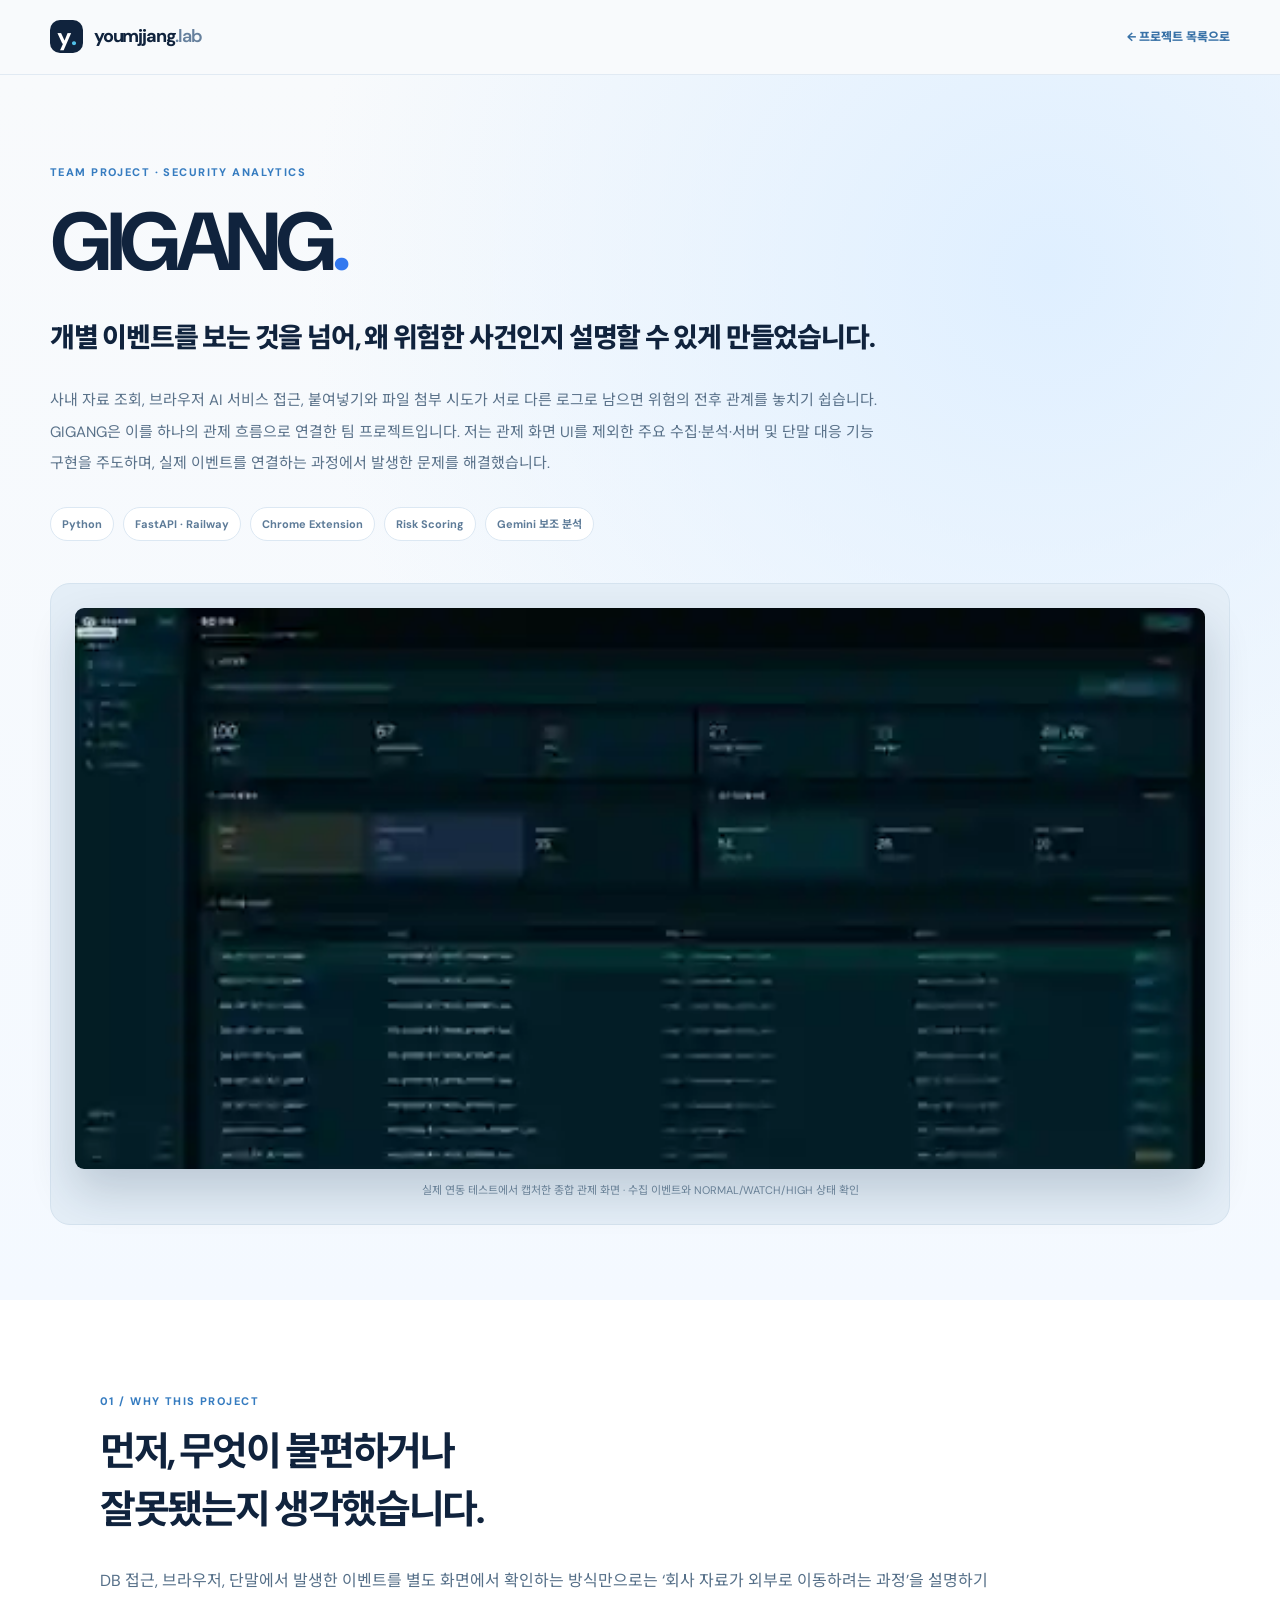
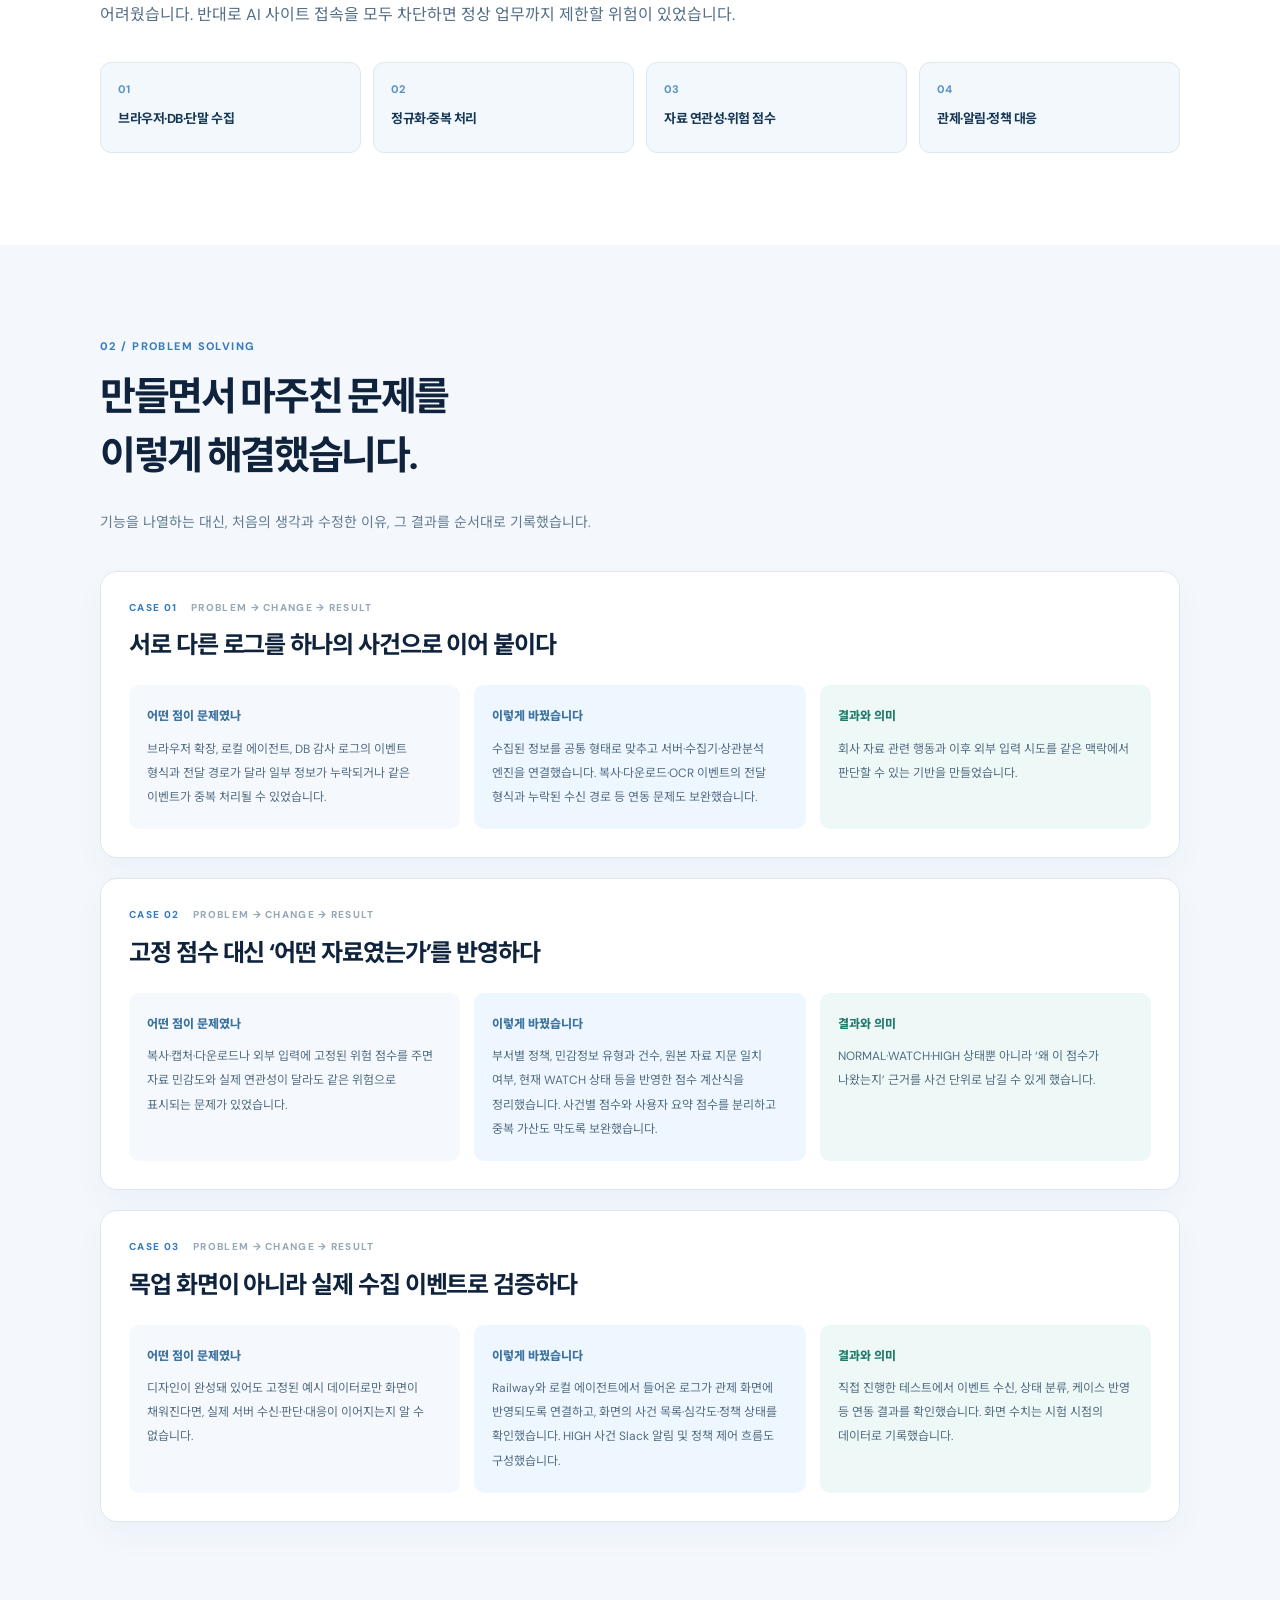
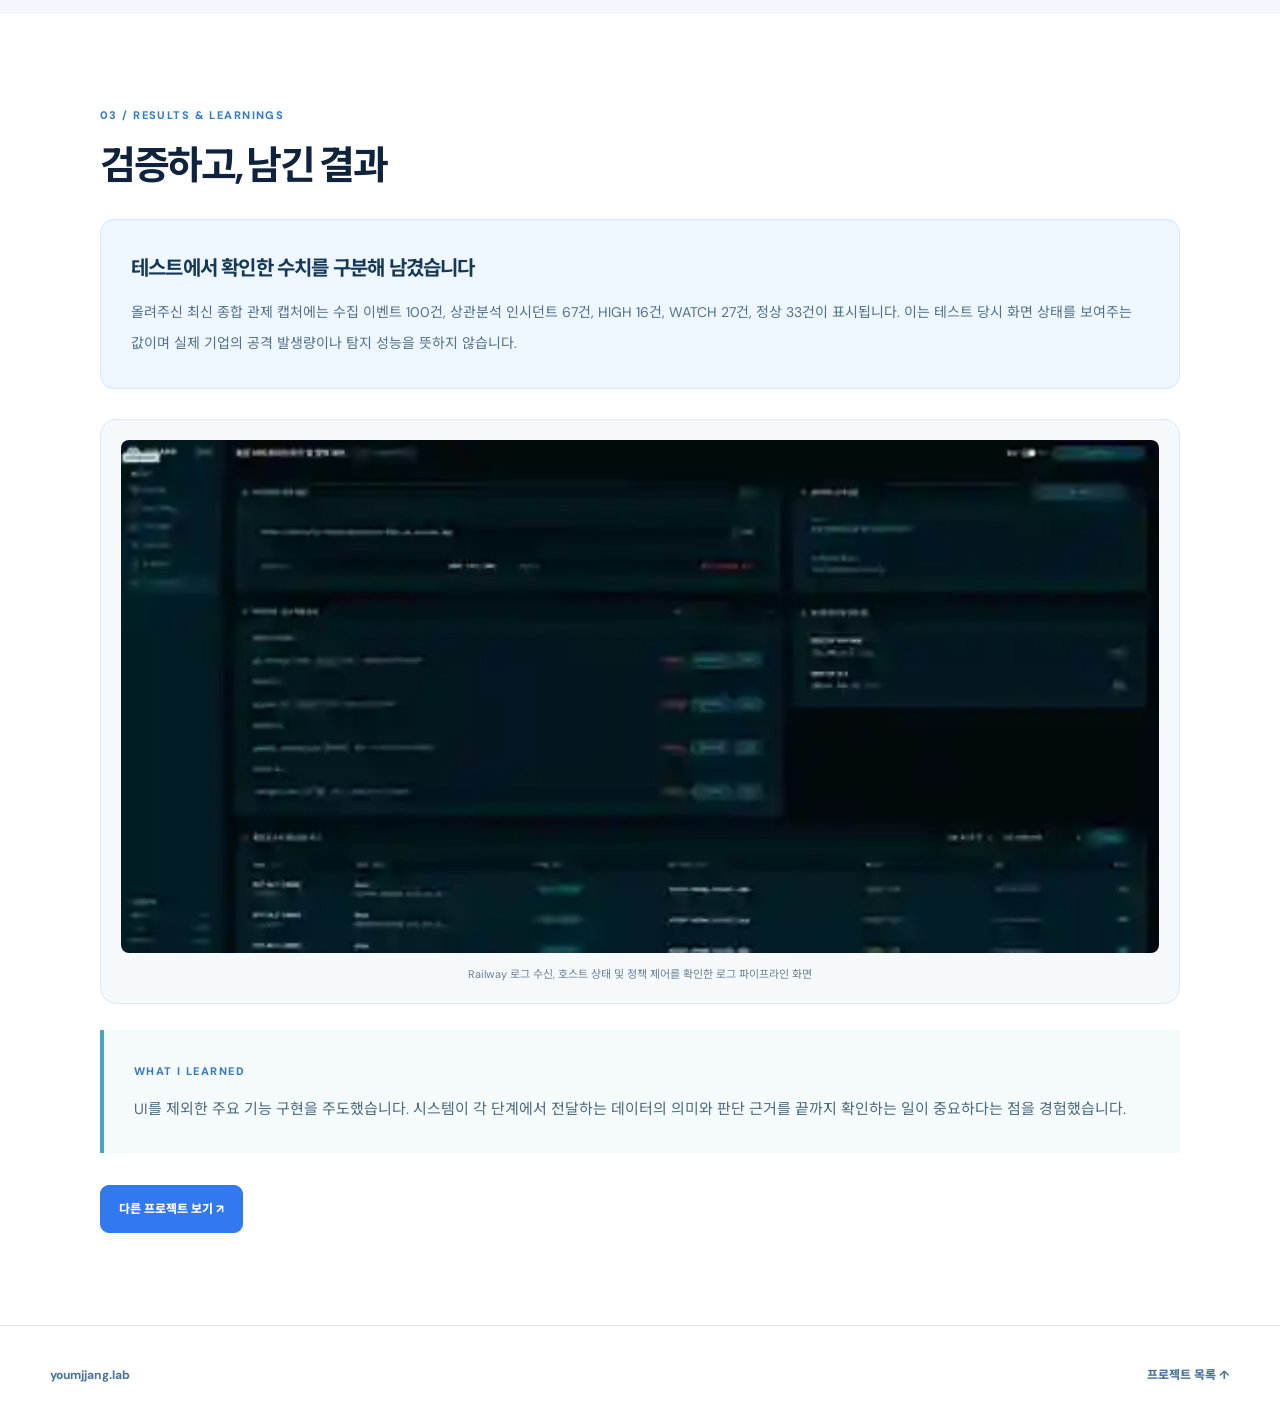
==== commit c6660fba: "feat: add narrative project detail pages and simplify project actions" ====
--- a/gigang.html
+++ b/gigang.html
@@ -1,121 +1,33 @@
 <!doctype html>
-<html lang="ko">
-<head>
-<meta charset="utf-8"><meta name="viewport" content="width=device-width,initial-scale=1">
-<meta name="theme-color" content="#f8fafc">
-<meta name="description" content="GIGANG 팀 프로젝트: 실제 보안 이벤트 수집, 동적 위험도, 3-Hop 상관분석, 사용자 담당 구현 및 검증 기록">
-<title>GIGANG | 구현과 테스트 — youmjjang.lab</title>
-<link rel="preconnect" href="https://fonts.googleapis.com">
-<link rel="preconnect" href="https://fonts.gstatic.com" crossorigin>
+<html lang="ko"><head><meta charset="utf-8"><meta name="viewport" content="width=device-width,initial-scale=1"><meta name="theme-color" content="#f8fafc">
+<meta name="description" content="GIGANG 프로젝트에서 고민한 문제, 구현과 개선 과정, 결과를 소개합니다.">
+<title>GIGANG | 문제 해결 과정 — youmjjang.lab</title>
+<link rel="preconnect" href="https://fonts.googleapis.com"><link rel="preconnect" href="https://fonts.gstatic.com" crossorigin>
 <link href="https://fonts.googleapis.com/css2?family=DM+Sans:wght@400;500;600;700;800&family=Noto+Sans+KR:wght@400;500;600;700;800&display=swap" rel="stylesheet">
-<link rel="stylesheet" href="./styles.css">
-<style>
-:root{--page-blue:#3278ef;--page-navy:#122e4d;--page-muted:#697e94;--page-border:#e0eaf4}
-.detail-nav{background:#fff;border-bottom:1px solid var(--page-border);position:sticky;top:0;z-index:4}
-.detail-nav .wrap{display:flex;align-items:center;justify-content:space-between;min-height:72px;gap:15px}
-.back-link{font-size:12px;font-weight:800;color:#3775bc}
-.detail-hero{background:radial-gradient(ellipse at 85% 18%,#e1f2ff 0%,transparent 60%),#f7fafc;padding:84px 0 72px}
-.detail-eyebrow{font:800 11px/1.7 'DM Sans',sans-serif;letter-spacing:.16em;color:#4b86bc}
-.detail-hero h1{font-size:clamp(42px,6vw,76px);letter-spacing:-.075em;line-height:1.17;margin:18px 0}
-.detail-hero h1 span{color:var(--page-blue)}
-.detail-intro{font-size:clamp(16px,2vw,20px);font-weight:700;line-height:1.8;max-width:820px;word-break:keep-all}
-.detail-hero p.sub{color:var(--page-muted);font-size:14px;line-height:2;max-width:820px;word-break:keep-all}
-.detail-pills{display:flex;gap:9px;flex-wrap:wrap;margin-top:26px}
-.detail-pills span{font-size:11px;font-weight:700;border:1px solid #d6e5f3;border-radius:8px;padding:7px 11px;color:#457395;background:#fff}
-.detail-figure{margin:38px 0 0;background:linear-gradient(135deg,#e0eff7,#f6fafc);border:1px solid #d6e3ee;border-radius:20px;padding:clamp(12px,3vw,26px)}
-.detail-figure img{display:block;width:100%;height:auto;border-radius:9px;box-shadow:0 22px 44px #18384c2a}
-.detail-figure figcaption,.shot-card figcaption{color:#71859b;font-size:11px;line-height:1.8;padding-top:12px}
-.detail-section{padding:76px 0;background:#fff}
-.detail-section:nth-of-type(even){background:#f6f9fc}
-.detail-section h2{font-size:clamp(28px,3.1vw,38px);letter-spacing:-.06em;line-height:1.5;margin:7px 0 19px}
-.detail-section>div>p,.detail-copy{color:#687c92;font-size:14px;line-height:2.05;word-break:keep-all}
-.section-kicker{font:800 11px/1.4 'DM Sans',sans-serif;letter-spacing:.13em;color:#3278ef}
-.detail-grid{display:grid;grid-template-columns:repeat(3,minmax(0,1fr));gap:14px;margin-top:26px}
-.detail-panel{padding:25px 23px;background:#f5f9fd;border:1px solid #deebf5;border-radius:13px}
-.detail-panel b{display:block;font-size:17px;letter-spacing:-.04em}
-.detail-panel p{color:#718398;font-size:12px;line-height:1.9;margin:11px 0 0;word-break:keep-all}
-.processline{display:flex;gap:10px;margin:27px 0 0;align-items:stretch}
-.processline .step{flex:1;min-width:0;min-height:155px;padding:19px;background:#f2f7fc;border:1px solid #deebf6;border-radius:12px}
-.processline .step em{font-style:normal;color:#4f93d1;font:800 10px 'DM Sans',sans-serif}
-.processline .step strong{display:block;margin:10px 0;color:#173a57;font-size:15px}
-.processline .step p{font-size:11px;line-height:1.75;color:#72869a;margin:0}
-.shots{display:grid;grid-template-columns:repeat(2,minmax(0,1fr));gap:22px;margin-top:27px}
-.shot-card{margin:0;background:#fff;border:1px solid #dfe8f1;border-radius:14px;overflow:hidden}
-.shot-card .shot-img{background:#e5f1f7;padding:14px}
-.shot-card img{display:block;width:100%;height:auto;max-width:780px;margin:auto;border-radius:6px}
-.shot-card figcaption{padding:14px 18px 18px;font-size:12px}
-.shot-card figcaption strong{color:#233f5d;display:block;font-size:14px}
-.role-list{display:grid;grid-template-columns:1fr 1fr;gap:14px;margin-top:22px}
-.role-item{padding:20px 24px;background:#f4f8fd;border:1px solid #e0eaf4;border-radius:13px}
-.role-item strong{display:block;font-size:14px;color:#173c60}
-.role-item p{margin:9px 0 0;color:#6f8295;font-size:12px;line-height:1.85}
-.test-summary{display:grid;grid-template-columns:repeat(3,1fr);gap:14px;margin:24px 0}
-.test-summary>div{background:#eff6fd;border:1px solid #dfeaf4;border-radius:13px;padding:23px}
-.test-summary strong{font:800 28px/1 'DM Sans',sans-serif;display:block;color:#1b5686}
-.test-summary span{display:block;font-size:11px;margin-top:10px;color:#70869a}
-.detail-links{display:flex;flex-wrap:wrap;gap:12px;margin-top:26px}
-.detail-links a{border:1px solid #ccdfed;padding:12px 16px;background:#fff;border-radius:8px;color:#336d9d;font-size:12px;font-weight:800}
-.detail-links a:hover{background:#eef7ff}
-.details-note{font-size:12px;color:#7b8b9f;margin-top:19px;line-height:1.8}
-@media(max-width:760px){.detail-hero{padding:57px 0 50px}.detail-section{padding:55px 0}.detail-grid,.test-summary,.shots,.role-list{grid-template-columns:1fr}.processline{flex-direction:column}.processline .step{min-height:0}.detail-nav .wrap{min-height:62px}.detail-panel{padding:19px}}
-</style>
-</head>
+<link rel="stylesheet" href="./styles.css"><link rel="stylesheet" href="./project-detail.css"></head>
 <body>
-<header class="detail-nav"><div class="wrap"><a class="brand" href="./index.html"><span class="brand-icon">y<span>.</span></span>youmjjang<span class="brand-light">.lab</span></a><a class="back-link" href="./index.html#projects">← 프로젝트 목록</a></div></header>
-<main>
-<section class="detail-hero"><div class="wrap">
-<span class="detail-eyebrow">TEAM PROJECT / SECURITY OPERATIONS / 2026</span>
-<h1>GIGANG<span>.</span></h1>
-<p class="detail-intro">개별 보안 로그를 넘어, <span style="color:#2876c8">자료 접근부터 외부 전송 시도까지</span> 연결하고 대응하는 통합 보안관제 플랫폼</p>
-<p class="sub">브라우저·Windows 단말·사내 DB의 이벤트를 수집하고 정규화한 뒤, 정책 기반 위험도 점수와 3-Hop 상관분석으로 사건 맥락을 파악하도록 만든 팀 프로젝트입니다. 관제 UI를 제외한 수집·분석·대응 기능의 주요 구현을 주도했습니다.</p>
-<div class="detail-pills"><span>Python</span><span>FastAPI / Railway</span><span>Chrome Extension</span><span>Windows Agent</span><span>SQLite</span><span>Gemini</span><span>Slack</span></div>
-<figure class="detail-figure"><img src="./assets/gigang-overview-20261031.webp" alt="GIGANG 최신 테스트 종합 관제: 수집 이벤트, HIGH/WATCH/NORMAL, 우선 대응 사건 목록" /><figcaption>2026.10.30 테스트 화면 · 종합 관제에서 실제 수집 이벤트와 인시던트 분류 확인</figcaption></figure>
+<a class="skip" href="#story-main">본문으로 건너뛰기</a>
+<header class="story-header"><div class="wrap story-header-inner"><a class="brand" href="./index.html"><span class="brand-icon">y<span>.</span></span>youmjjang<span class="brand-light">.lab</span></a><a class="story-back" href="./index.html#projects">← 프로젝트 목록으로</a></div></header>
+<main id="story-main"><section class="story-hero"><div class="wrap">
+<div class="story-eyebrow">TEAM PROJECT · SECURITY ANALYTICS</div><h1>GIGANG<span>.</span></h1>
+<p class="story-subtitle">개별 이벤트를 보는 것을 넘어, 왜 위험한 사건인지 설명할 수 있게 만들었습니다.</p><p class="story-intro">사내 자료 조회, 브라우저 AI 서비스 접근, 붙여넣기와 파일 첨부 시도가 서로 다른 로그로 남으면 위험의 전후 관계를 놓치기 쉽습니다. GIGANG은 이를 하나의 관제 흐름으로 연결한 팀 프로젝트입니다. 저는 관제 화면 UI를 제외한 주요 수집·분석·서버 및 단말 대응 기능 구현을 주도하며, 실제 이벤트를 연결하는 과정에서 발생한 문제를 해결했습니다.</p>
+<div class="story-tags"><span>Python</span><span>FastAPI · Railway</span><span>Chrome Extension</span><span>Risk Scoring</span><span>Gemini 보조 분석</span></div>
+<figure class="story-hero-figure"><img src="./assets/gigang-overview-20261031.webp" alt="GIGANG 프로젝트 화면" loading="eager"><figcaption>실제 연동 테스트에서 캡처한 종합 관제 화면 · 수집 이벤트와 NORMAL/WATCH/HIGH 상태 확인</figcaption></figure>
 </div></section>
-<section class="detail-section"><div class="wrap">
-<p class="section-kicker">01 · PROBLEM</p><h2>어떤 이벤트가 연결되어 있는지<br>보이지 않는 문제</h2>
-<p class="detail-copy">사내 DB를 읽은 이력, 브라우저에서 외부 AI를 이용한 기록, 붙여넣기·파일 첨부 이벤트가 서로 분리되면 자료 유출 위험을 정확히 판단하기 어렵습니다. 접속 사실만으로 차단하면 정상적인 업무도 방해할 수 있습니다.</p>
-<div class="detail-grid">
-<div class="detail-panel"><b>분리된 로그</b><p>DB·브라우저·단말에서 서로 다른 형식으로 발생하는 데이터를 연결하기 어려움</p></div>
-<div class="detail-panel"><b>고정 위험도</b><p>같은 행동도 자료의 민감도·건수·일치 근거에 따라 위험이 달라지는데 동일 점수로 평가하는 한계</p></div>
-<div class="detail-panel"><b>사후 대응 지연</b><p>외부로 자료가 이동한 뒤에만 판단하면 선제 감시와 정상 업무 구분이 어려움</p></div>
-</div></div></section>
-<section class="detail-section"><div class="wrap">
-<p class="section-kicker">02 · ARCHITECTURE</p><h2>수집에서 판단과 대응까지</h2>
-<div class="processline"><div class="step"><em>01 / COLLECT</em><strong>이벤트 수집</strong><p>Chrome Extension·Windows Agent·DB 접근 기록</p></div><div class="step"><em>02 / NORMALIZE</em><strong>정규화·연계</strong><p>Railway 수신 API·공통 이벤트 스키마·중복 억제</p></div><div class="step"><em>03 / ANALYZE</em><strong>위험도·상관분석</strong><p>자료 연관성·민감도·건수·3-Hop·NORMAL/WATCH/HIGH</p></div><div class="step"><em>04 / RESPOND</em><strong>관제·대응</strong><p>인시던트 관리·정책 제어·HIGH Slack 알림</p></div></div>
-<p class="details-note">Gemini는 미승인 AI/SaaS 도메인에 대한 보조 분석으로 사용하며, 정책과 사건 판단을 전부 대체하지 않도록 구성했습니다.</p>
+<section class="story-section"><div class="wrap story-width"><div class="story-label">01 / WHY THIS PROJECT</div>
+<h2>먼저, 무엇이 불편하거나<br>잘못됐는지 생각했습니다.</h2>
+<p class="story-lead">DB 접근, 브라우저, 단말에서 발생한 이벤트를 별도 화면에서 확인하는 방식만으로는 ‘회사 자료가 외부로 이동하려는 과정’을 설명하기 어려웠습니다. 반대로 AI 사이트 접속을 모두 차단하면 정상 업무까지 제한할 위험이 있었습니다.</p>
+<div class="story-flow"><div><small>01</small><b>브라우저·DB·단말 수집</b></div><div><small>02</small><b>정규화·중복 처리</b></div><div><small>03</small><b>자료 연관성·위험 점수</b></div><div><small>04</small><b>관제·알림·정책 대응</b></div></div></div></section>
+<section class="story-section story-section-alt"><div class="wrap story-width"><div class="story-label">02 / PROBLEM SOLVING</div>
+<h2>만들면서 마주친 문제를<br>이렇게 해결했습니다.</h2>
+<p class="story-section-intro">기능을 나열하는 대신, 처음의 생각과 수정한 이유, 그 결과를 순서대로 기록했습니다.</p>
+<div class="story-cases"><article class="story-case"><div class="story-case-number">CASE 01 <span>PROBLEM → CHANGE → RESULT</span></div><h3>서로 다른 로그를 하나의 사건으로 이어 붙이다</h3><div class="story-case-steps"><div><span>어떤 점이 문제였나</span><p>브라우저 확장, 로컬 에이전트, DB 감사 로그의 이벤트 형식과 전달 경로가 달라 일부 정보가 누락되거나 같은 이벤트가 중복 처리될 수 있었습니다.</p></div><div><span>이렇게 바꿨습니다</span><p>수집된 정보를 공통 형태로 맞추고 서버·수집기·상관분석 엔진을 연결했습니다. 복사·다운로드·OCR 이벤트의 전달 형식과 누락된 수신 경로 등 연동 문제도 보완했습니다.</p></div><div><span>결과와 의미</span><p>회사 자료 관련 행동과 이후 외부 입력 시도를 같은 맥락에서 판단할 수 있는 기반을 만들었습니다.</p></div></div></article>
+<article class="story-case"><div class="story-case-number">CASE 02 <span>PROBLEM → CHANGE → RESULT</span></div><h3>고정 점수 대신 ‘어떤 자료였는가’를 반영하다</h3><div class="story-case-steps"><div><span>어떤 점이 문제였나</span><p>복사·캡처·다운로드나 외부 입력에 고정된 위험 점수를 주면 자료 민감도와 실제 연관성이 달라도 같은 위험으로 표시되는 문제가 있었습니다.</p></div><div><span>이렇게 바꿨습니다</span><p>부서별 정책, 민감정보 유형과 건수, 원본 자료 지문 일치 여부, 현재 WATCH 상태 등을 반영한 점수 계산식을 정리했습니다. 사건별 점수와 사용자 요약 점수를 분리하고 중복 가산도 막도록 보완했습니다.</p></div><div><span>결과와 의미</span><p>NORMAL·WATCH·HIGH 상태뿐 아니라 ‘왜 이 점수가 나왔는지’ 근거를 사건 단위로 남길 수 있게 했습니다.</p></div></div></article>
+<article class="story-case"><div class="story-case-number">CASE 03 <span>PROBLEM → CHANGE → RESULT</span></div><h3>목업 화면이 아니라 실제 수집 이벤트로 검증하다</h3><div class="story-case-steps"><div><span>어떤 점이 문제였나</span><p>디자인이 완성돼 있어도 고정된 예시 데이터로만 화면이 채워진다면, 실제 서버 수신·판단·대응이 이어지는지 알 수 없습니다.</p></div><div><span>이렇게 바꿨습니다</span><p>Railway와 로컬 에이전트에서 들어온 로그가 관제 화면에 반영되도록 연결하고, 화면의 사건 목록·심각도·정책 상태를 확인했습니다. HIGH 사건 Slack 알림 및 정책 제어 흐름도 구성했습니다.</p></div><div><span>결과와 의미</span><p>직접 진행한 테스트에서 이벤트 수신, 상태 분류, 케이스 반영 등 연동 결과를 확인했습니다. 화면 수치는 시험 시점의 데이터로 기록했습니다.</p></div></div></article></div></div></section>
+<section class="story-section"><div class="wrap story-width"><div class="story-label">03 / RESULTS & LEARNINGS</div>
+<h2>검증하고, 남긴 결과</h2><div class="story-result"><h3>테스트에서 확인한 수치를 구분해 남겼습니다</h3><p>올려주신 최신 종합 관제 캡처에는 수집 이벤트 100건, 상관분석 인시던트 67건, HIGH 16건, WATCH 27건, 정상 33건이 표시됩니다. 이는 테스트 당시 화면 상태를 보여주는 값이며 실제 기업의 공격 발생량이나 탐지 성능을 뜻하지 않습니다.</p></div>
+<figure class="story-secondary"><img src="./assets/gigang-pipeline-20261031.webp" loading="lazy" alt="GIGANG 추가 실제 화면"><figcaption>Railway 로그 수신, 호스트 상태 및 정책 제어를 확인한 로그 파이프라인 화면</figcaption></figure><div class="story-reflection"><span>WHAT I LEARNED</span><p>UI를 제외한 주요 기능 구현을 주도했습니다. 시스템이 각 단계에서 전달하는 데이터의 의미와 판단 근거를 끝까지 확인하는 일이 중요하다는 점을 경험했습니다.</p></div>
+<div class="story-cta"><a class="story-button story-button-primary" href="./index.html#projects">다른 프로젝트 보기 ↗</a></div>
 </div></section>
-<section class="detail-section"><div class="wrap">
-<p class="section-kicker">03 · IMPLEMENTATION</p><h2>핵심 기능과 개선 내용</h2>
-<div class="role-list">
-<div class="role-item"><strong>근거 기반 동적 점수 산정</strong><p>기존 고정 점수 대신 부서 정책, 민감정보 종류·건수, 회사 자료 지문 일치 여부를 반영해 사건별 점수와 근거를 계산하도록 개선했습니다.</p></div>
-<div class="role-item"><strong>3-Hop 상관분석 및 상태 관리</strong><p>DB 접근 → 단말 행위 → 외부 서비스 사용의 흐름을 연결하고, NORMAL·WATCH·HIGH 상태와 시간에 따른 감시 해제를 관리합니다.</p></div>
-<div class="role-item"><strong>실제 데이터 기반 관제</strong><p>Railway와 로컬 에이전트 이벤트가 수집·정규화되어 관제 화면에 나타나도록 연결했고, 테스트 시 고정 목업 사건에 의존하지 않도록 변경했습니다.</p></div>
-<div class="role-item"><strong>정책 제어 및 알림</strong><p>도메인 차단·일시 허용 정책 연동, 관제 인시던트 기록, HIGH 등급 사건에 대한 Slack 알림 흐름을 구성했습니다.</p></div>
-</div></div></section>
-<section class="detail-section"><div class="wrap">
-<p class="section-kicker">04 · ACTUAL TEST SCREENS</p><h2>직접 실행하고 확인한 화면</h2>
-<p class="detail-copy">10월 30일 실제 테스트에서 캡처한 종합 관제와 로그 파이프라인 화면입니다. 수집·화면 갱신·상태 분류가 연결되는지 확인했습니다.</p>
-<div class="shots">
-<figure class="shot-card"><div class="shot-img"><img src="./assets/gigang-overview-20261031.webp" loading="lazy" alt="GIGANG 실제 종합 관제 테스트 화면"></div><figcaption><strong>종합 관제</strong>실제 수집 이벤트와 HIGH·WATCH·NORMAL 상태 분포, 대응 대상 목록을 확인한 화면</figcaption></figure>
-<figure class="shot-card"><div class="shot-img"><img src="./assets/gigang-pipeline-20261031.webp" loading="lazy" alt="GIGANG 로그 파이프라인 실제 수집 및 호스트 상태 테스트 화면"></div><figcaption><strong>로그 파이프라인</strong>Railway 이벤트 수신, 단말 호스트, 첨부 시도, 통합 에이전트 로그를 확인한 화면</figcaption></figure>
-</div>
-</div></section>
-<section class="detail-section"><div class="wrap">
-<p class="section-kicker">05 · MY ROLE</p><h2>내가 주도적으로 구현한 부분</h2>
-<p class="detail-copy">GIGANG은 팀 프로젝트이며, <strong>관제 UI 작업을 제외한 주요 수집·분석·연동·대응 기능 구현을 주도</strong>했습니다. 기능의 개발 범위와 테스트 결과를 중심으로 제 역할을 정리했습니다.</p>
-<div class="role-list">
-<div class="role-item"><strong>이벤트 수집·전달</strong><p>브라우저·단말·DB 관련 이벤트를 모으고 서버로 전달하는 흐름, 수신·정규화·검증 과정 구현</p></div>
-<div class="role-item"><strong>분석 엔진 및 점수 체계</strong><p>민감정보 검사 결과와 자료 연관성을 기반으로 동적 점수를 계산하고 사건 상태·근거를 관리하는 로직 구현</p></div>
-<div class="role-item"><strong>서버 및 단말 연동</strong><p>정책 API와 차단·일시 허용 등 대응 흐름을 연결하고 실제 동작 시 전달되는 데이터 확인</p></div>
-<div class="role-item"><strong>통합 테스트·문제 해결</strong><p>수집부터 관제 반영까지 연동 테스트를 실행하고, 누락된 필드·중복 처리·점수 불일치 등 문제를 점검·수정</p></div>
-</div></div></section>
-<section class="detail-section"><div class="wrap">
-<p class="section-kicker">06 · TEST & RESULT</p><h2>테스트 결과로 확인한 동작</h2>
-<p class="detail-copy">실제 연동 테스트를 진행했고, 아래 값은 <strong>테스트 화면을 캡처한 시점의 수치</strong>입니다. 운영 환경 성능이나 정확도 지표를 뜻하지 않습니다.</p>
-<div class="test-summary"><div><strong>100</strong><span>종합 관제 화면의 수집 이벤트</span></div><div><strong>67</strong><span>케이스 목록 화면의 관리 사건</span></div><div><strong>16</strong><span>종합 관제 화면의 HIGH 사건</span></div></div>
-<p class="detail-copy">이벤트 수신, 관제 화면 갱신, 위험도 단계 분류와 사건 목록 표시까지 직접 실행해 확인했습니다. 사진에 표시된 숫자는 특정 시점의 테스트 데이터이며 시스템의 탐지 정확도나 실제 유출 건수를 의미하지 않습니다.</p>
-<div class="detail-links"><a href="https://github.com/dldaudlee36/GIGANG" target="_blank" rel="noopener noreferrer">팀 프로젝트 소스 코드 ↗</a><a href="https://github.com/youmjjang/Usagigang" target="_blank" rel="noopener noreferrer">내 구현 저장소 ↗</a><a href="./index.html#projects">포트폴리오로 돌아가기 ↗</a></div>
-</div></section>
-</main>
-<footer><div class="wrap footer-inner"><a class="brand footer-brand" href="./index.html">youmjjang<span>.lab</span></a><span>GIGANG · TEAM SECURITY PROJECT</span><a href="./index.html#projects">Back to projects ↑</a></div></footer>
+</main><footer class="story-footer"><div class="wrap"><a href="./index.html">youmjjang.lab</a><a href="./index.html#projects">프로젝트 목록 ↑</a></div></footer>
 </body></html>
--- a/project-detail.css
+++ b/project-detail.css
@@ -0,0 +1,62 @@
+/* Project story pages */
+.story-header{position:sticky;top:0;z-index:35;background:#f8fafcec;backdrop-filter:blur(16px);border-bottom:1px solid #e1eaf3}
+.story-header-inner{display:flex;align-items:center;justify-content:space-between;gap:15px;min-height:74px}
+.story-back{font-size:12px;font-weight:800;color:#3972a7;padding:10px 0}
+.story-back:hover{color:#1d5ec9}
+.story-hero{padding:88px 0 75px;background:radial-gradient(ellipse at 82% 16%,#dfefff 0%,transparent 50%),linear-gradient(#f8fafc,#f4f9ff)}
+.story-eyebrow,.story-label,.story-case-number,.story-reflection>span{color:#367cc0;font:800 11px/1.65 'DM Sans','Noto Sans KR',sans-serif;letter-spacing:.13em}
+.story-hero h1{font-family:'DM Sans','Noto Sans KR',sans-serif;font-size:clamp(43px,7vw,82px);line-height:1.14;letter-spacing:-.065em;margin:15px 0 17px;overflow-wrap:anywhere}
+.story-hero h1 span{color:#3278ef}
+.story-subtitle{font-size:clamp(19px,2.4vw,27px);font-weight:800;line-height:1.55;letter-spacing:-.045em;max-width:900px;word-break:keep-all}
+.story-intro{font-size:15px;line-height:2.1;max-width:850px;color:#5a728a;word-break:keep-all;margin:22px 0}
+.story-tags{display:flex;flex-wrap:wrap;gap:9px;margin-top:27px}
+.story-tags span{background:#fff;border:1px solid #dce8f3;border-radius:30px;padding:6px 11px;font-size:11px;font-weight:700;color:#5d7b98}
+.story-hero-figure{border:1px solid #d5e3ef;background:#e4eef7;border-radius:20px;padding:clamp(10px,3vw,24px);margin:42px 0 0}
+.story-hero-figure img{display:block;width:100%;height:auto;max-height:620px;object-fit:contain;border-radius:9px;box-shadow:0 22px 45px #122a4330}
+.story-hero-figure figcaption,.story-secondary figcaption{font-size:11px;color:#688096;line-height:1.6;padding-top:13px;text-align:center}
+.story-width{max-width:1080px}
+.story-section{padding:92px 0;background:#fff}
+.story-section-alt{background:#f4f8fd}
+.story-section h2{font-size:clamp(27px,3.4vw,39px);line-height:1.5;letter-spacing:-.06em;margin:13px 0 24px;word-break:keep-all}
+.story-lead{color:#556f88;font-size:16px;line-height:2.15;max-width:920px;word-break:keep-all}
+.story-flow{display:grid;grid-template-columns:repeat(4,minmax(0,1fr));gap:12px;margin-top:30px}
+.story-flow>div{min-width:0;border:1px solid #dce9f3;background:#f3f8fd;border-radius:11px;padding:19px 17px}
+.story-flow small{display:block;color:#5a94c4;font:800 11px 'DM Sans',sans-serif;margin-bottom:9px}
+.story-flow b{font-size:13px;line-height:1.65;letter-spacing:-.035em;color:#163855;word-break:keep-all}
+.story-section-intro{font-size:14px;color:#627b91;line-height:1.95}
+.story-cases{display:flex;flex-direction:column;gap:20px;margin-top:34px}
+.story-case{background:#fff;border:1px solid #dce7f1;border-radius:17px;overflow:hidden;box-shadow:0 14px 30px #23507b0a;padding:28px}
+.story-case-number{font-size:10px;display:flex;align-items:center;gap:14px}
+.story-case-number span{color:#97a8b8}
+.story-case h3{font-size:clamp(18px,2.2vw,24px);line-height:1.55;margin:10px 0 22px;letter-spacing:-.045em}
+.story-case-steps{display:grid;grid-template-columns:repeat(3,minmax(0,1fr));gap:14px}
+.story-case-steps>div{background:#f5f9fd;border-radius:10px;padding:20px 18px;min-width:0}
+.story-case-steps>div:nth-child(2){background:#eef6ff}
+.story-case-steps>div:nth-child(3){background:#eef8f6}
+.story-case-steps span{display:block;font-weight:800;font-size:12px;color:#3c729e;margin-bottom:9px}
+.story-case-steps>div:nth-child(3) span{color:#247b6b}
+.story-case-steps p{font-size:12px;line-height:2.02;color:#536d83;margin:0;word-break:keep-all}
+.story-result{background:#eef6ff;border:1px solid #d6e8f6;padding:30px;border-radius:14px}
+.story-result h3{font-size:20px;letter-spacing:-.04em;margin:0 0 10px;color:#163958}
+.story-result p{margin:0;font-size:14px;line-height:2.15;color:#52718b;word-break:keep-all}
+.story-secondary{margin:30px 0 0;background:#f5f9fc;padding:20px;border:1px solid #dce8f3;border-radius:16px}
+.story-secondary img{display:block;width:100%;max-height:670px;object-fit:contain;border-radius:8px}
+.story-reflection{padding:27px 30px;margin-top:26px;border-left:4px solid #46a9c3;background:#f5fafb}
+.story-reflection p{font-size:15px;line-height:2.1;margin:9px 0 0;color:#4b6b83;word-break:keep-all}
+.story-cta{display:flex;flex-wrap:wrap;gap:12px;margin-top:32px}
+.story-button{display:inline-flex;align-items:center;justify-content:center;min-height:47px;padding:12px 18px;border:1px solid #d0e3f2;border-radius:9px;background:#fff;font-size:12px;font-weight:800;color:#316b99}
+.story-button-primary{background:#3278ef;border-color:#3278ef;color:#fff}
+.story-button:hover{transform:translateY(-2px)}
+.story-visual{margin-top:38px;padding:40px;background:linear-gradient(155deg,#0f2d47,#10243a);color:#fff;border-radius:17px}
+.story-visual-eyebrow{font-size:10px;letter-spacing:.15em;color:#86bddc}
+.story-visual h2{font-size:clamp(23px,3vw,34px);margin:8px 0 24px;letter-spacing:-.055em;color:#fff}
+.story-visual-grid{display:grid;grid-template-columns:repeat(4,1fr);gap:11px}
+.story-visual-grid>div{padding:18px 13px;background:#ffffff12;border:1px solid #ffffff28;border-radius:10px}
+.story-visual-grid span{display:block;font-size:11px;color:#acd4ec}
+.story-visual-grid b{display:block;font-size:16px;margin-top:6px;color:#fff}
+.story-visual>p{font-size:11px;color:#a9c3d4;margin:21px 0 0}
+.story-footer{background:#fff;border-top:1px solid #dfe8f1}
+.story-footer .wrap{display:flex;justify-content:space-between;align-items:center;gap:16px;min-height:99px}
+.story-footer a{font-size:12px;font-weight:800;color:#4b769a}
+@media(max-width:850px){.story-flow{grid-template-columns:repeat(2,minmax(0,1fr))}.story-case-steps{grid-template-columns:1fr}.story-case-steps>div{padding:18px}}
+@media(max-width:600px){.story-header-inner{min-height:62px}.story-hero{padding:57px 0 48px}.story-section{padding:62px 0}.story-hero h1{font-size:clamp(35px,9vw,55px)}.story-flow{grid-template-columns:1fr 1fr;gap:9px}.story-flow>div{padding:14px}.story-visual{padding:24px 17px}.story-visual-grid{grid-template-columns:repeat(2,1fr)}.story-case{padding:20px}.story-case-number{flex-wrap:wrap}.story-result,.story-reflection{padding:22px}.story-tags{gap:6px}.story-hero-figure{margin-top:30px}}
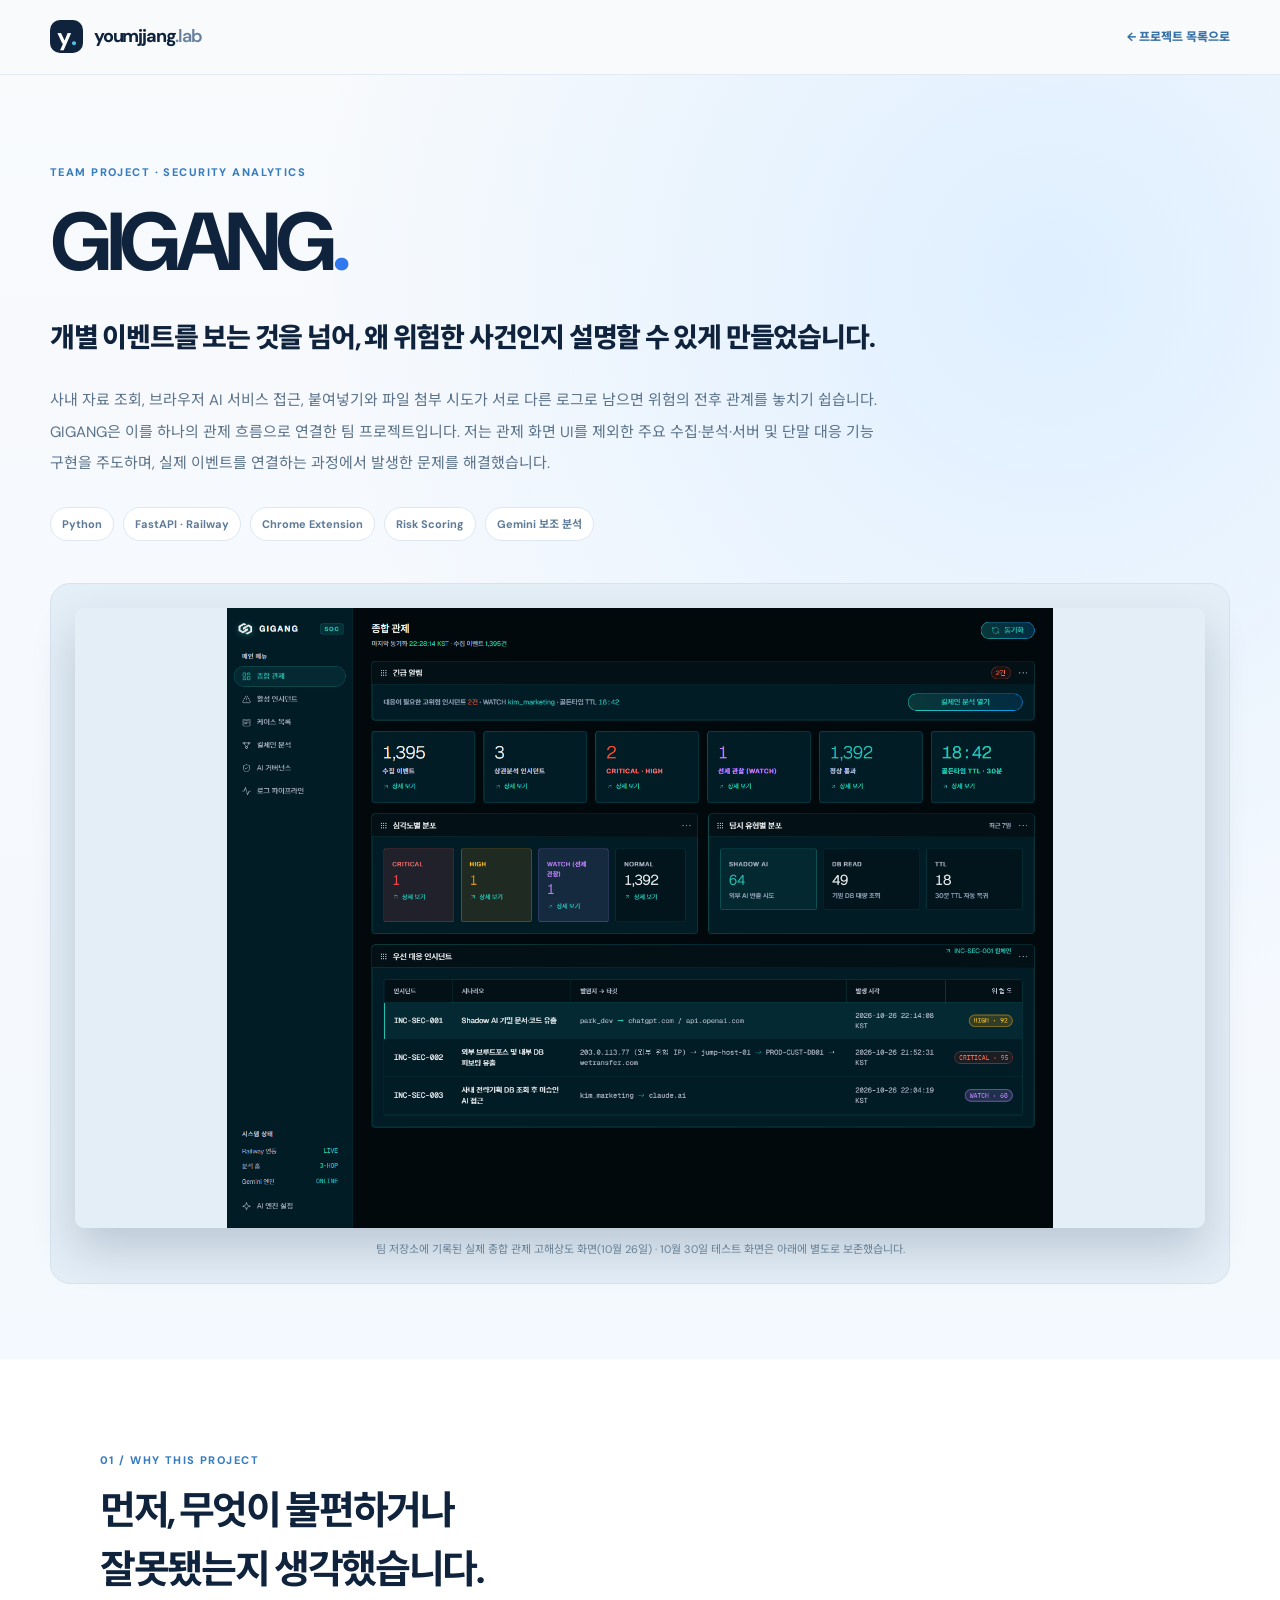
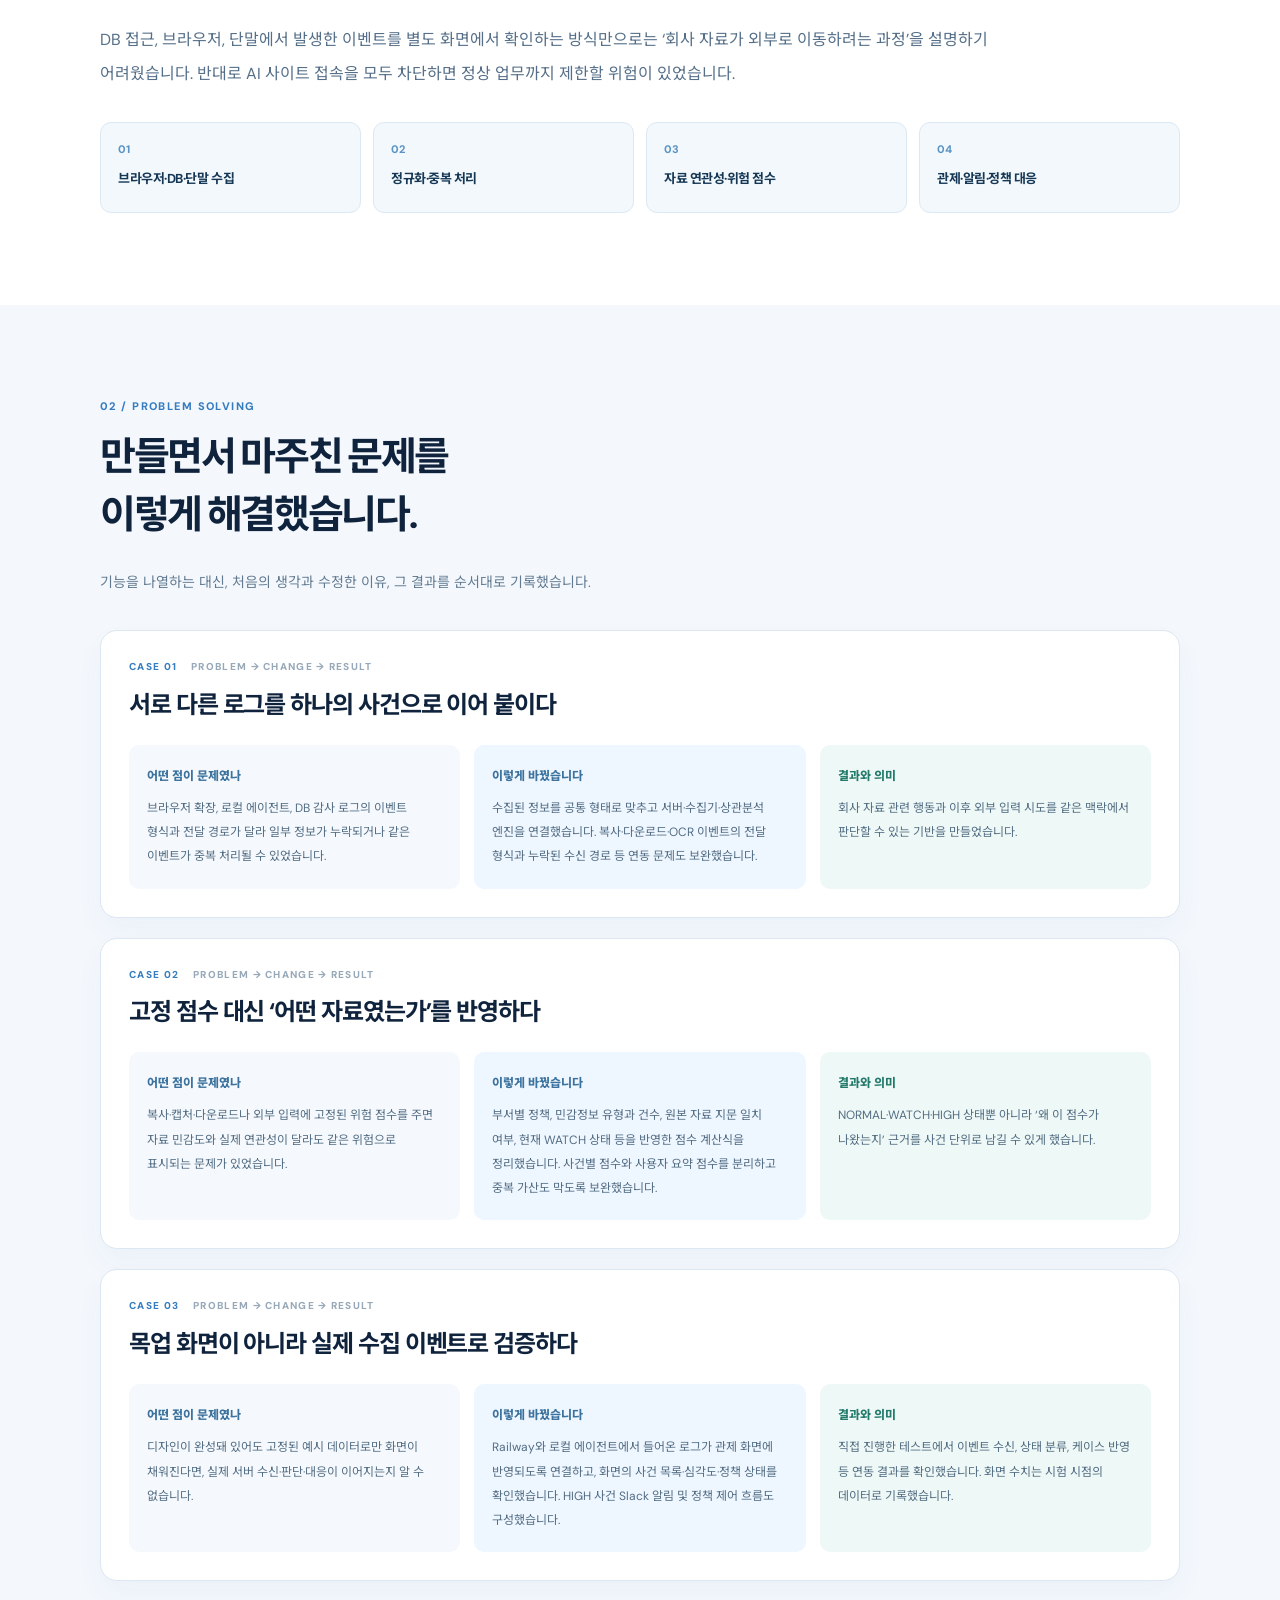
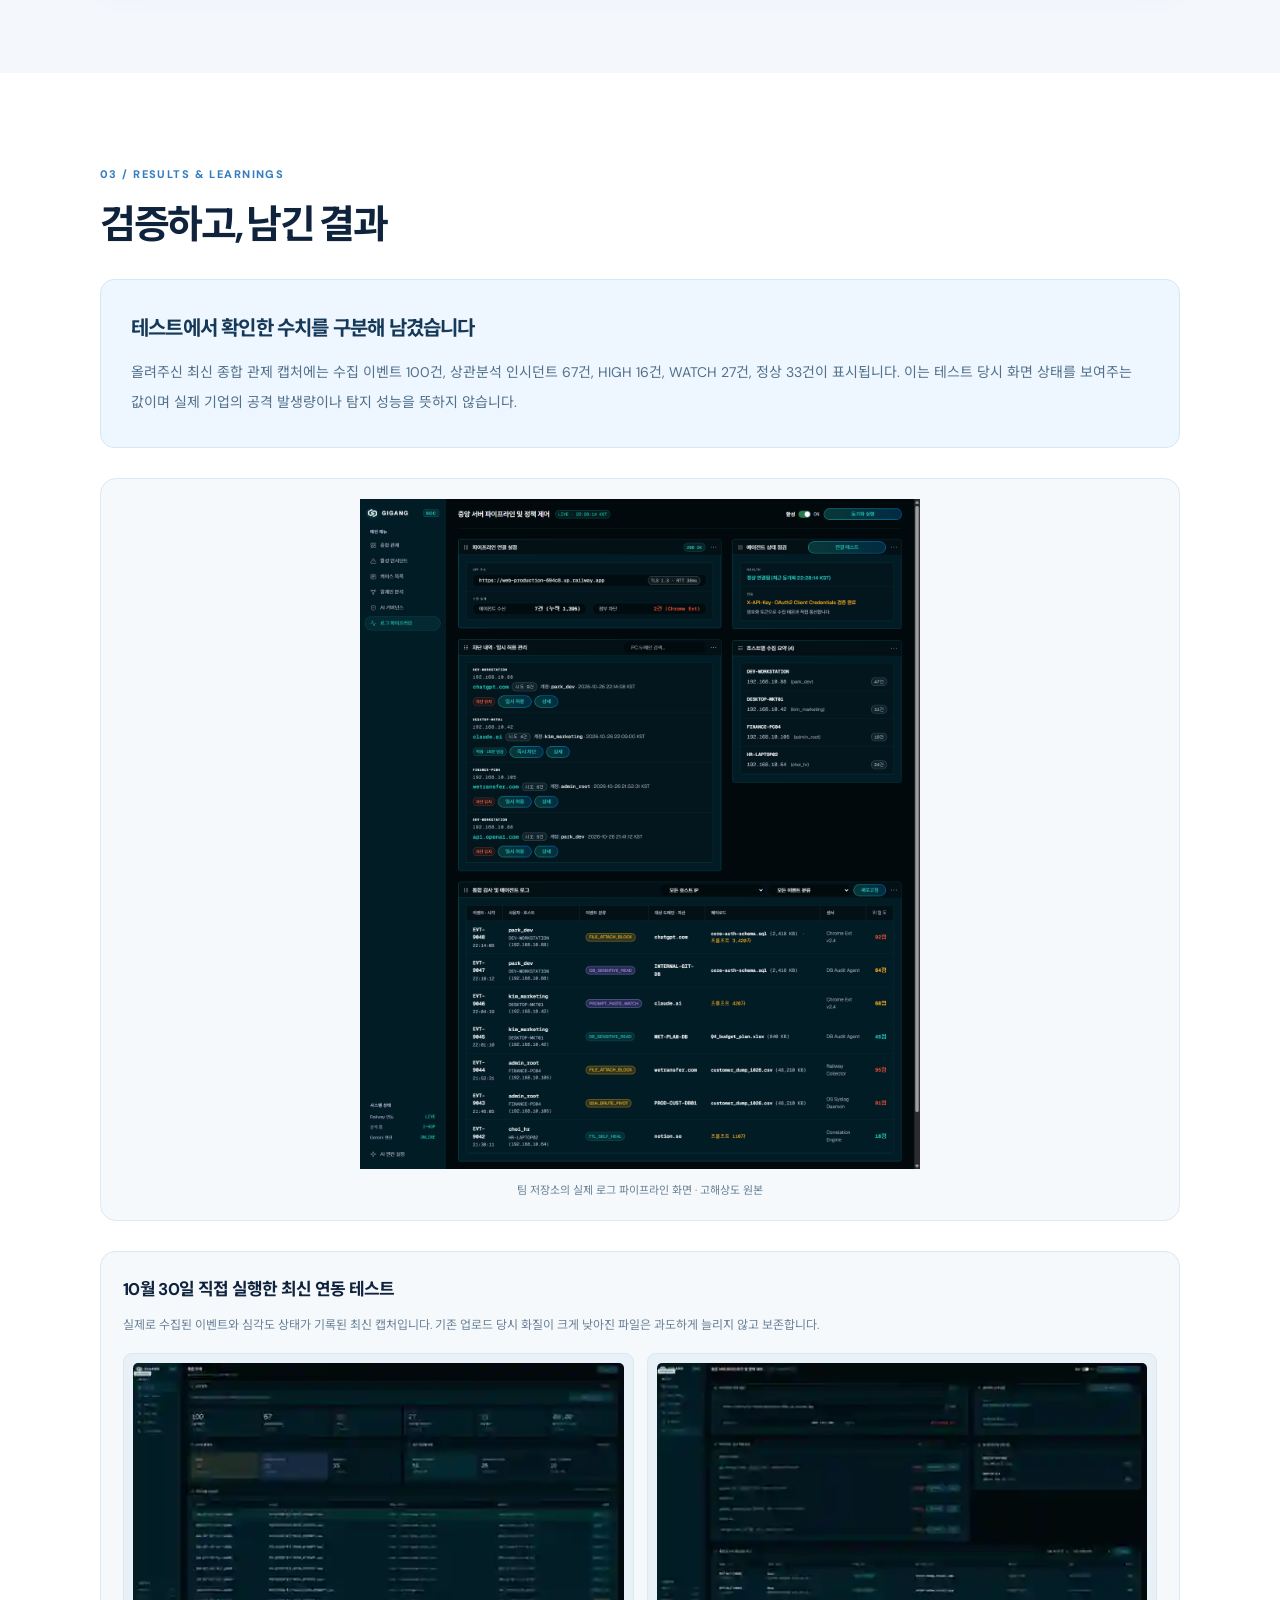
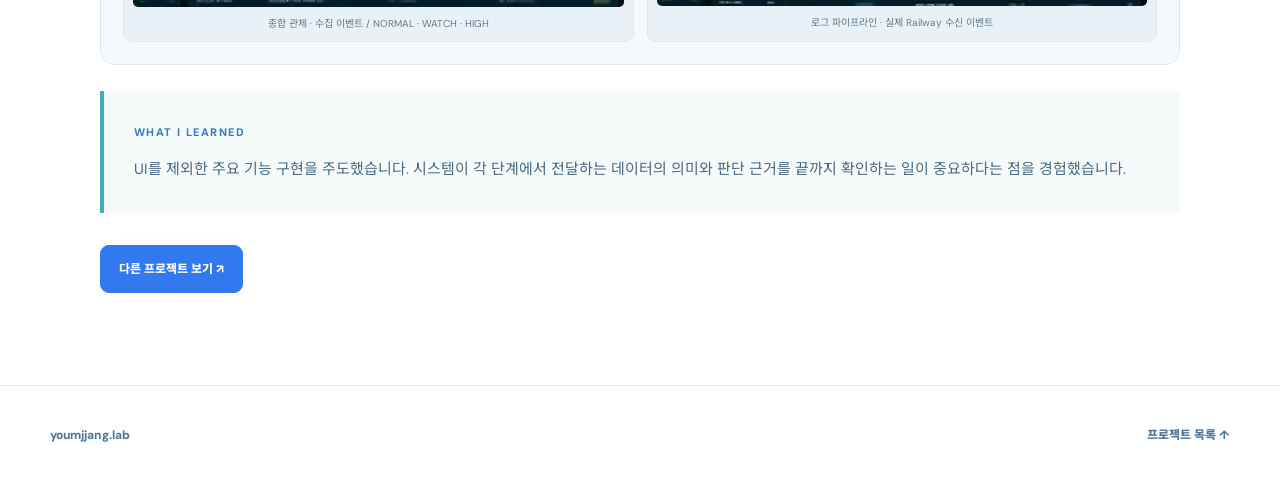
==== commit 4a0c9ec9: "fix: show sharp screenshots across portfolio and preserve latest GIGANG test proof" ====
--- a/gigang.html
+++ b/gigang.html
@@ -12,7 +12,7 @@
 <div class="story-eyebrow">TEAM PROJECT · SECURITY ANALYTICS</div><h1>GIGANG<span>.</span></h1>
 <p class="story-subtitle">개별 이벤트를 보는 것을 넘어, 왜 위험한 사건인지 설명할 수 있게 만들었습니다.</p><p class="story-intro">사내 자료 조회, 브라우저 AI 서비스 접근, 붙여넣기와 파일 첨부 시도가 서로 다른 로그로 남으면 위험의 전후 관계를 놓치기 쉽습니다. GIGANG은 이를 하나의 관제 흐름으로 연결한 팀 프로젝트입니다. 저는 관제 화면 UI를 제외한 주요 수집·분석·서버 및 단말 대응 기능 구현을 주도하며, 실제 이벤트를 연결하는 과정에서 발생한 문제를 해결했습니다.</p>
 <div class="story-tags"><span>Python</span><span>FastAPI · Railway</span><span>Chrome Extension</span><span>Risk Scoring</span><span>Gemini 보조 분석</span></div>
-<figure class="story-hero-figure"><img src="./assets/gigang-overview-20261031.webp" alt="GIGANG 프로젝트 화면" loading="eager"><figcaption>실제 연동 테스트에서 캡처한 종합 관제 화면 · 수집 이벤트와 NORMAL/WATCH/HIGH 상태 확인</figcaption></figure>
+<figure class="story-hero-figure"><img src="./assets/gigang-overview-hd.png" alt="GIGANG 종합 관제 고화질 실제 화면" loading="eager"><figcaption>팀 저장소에 기록된 실제 종합 관제 고해상도 화면(10월 26일) · 10월 30일 테스트 화면은 아래에 별도로 보존했습니다.</figcaption></figure>
 </div></section>
 <section class="story-section"><div class="wrap story-width"><div class="story-label">01 / WHY THIS PROJECT</div>
 <h2>먼저, 무엇이 불편하거나<br>잘못됐는지 생각했습니다.</h2>
@@ -26,7 +26,13 @@
 <article class="story-case"><div class="story-case-number">CASE 03 <span>PROBLEM → CHANGE → RESULT</span></div><h3>목업 화면이 아니라 실제 수집 이벤트로 검증하다</h3><div class="story-case-steps"><div><span>어떤 점이 문제였나</span><p>디자인이 완성돼 있어도 고정된 예시 데이터로만 화면이 채워진다면, 실제 서버 수신·판단·대응이 이어지는지 알 수 없습니다.</p></div><div><span>이렇게 바꿨습니다</span><p>Railway와 로컬 에이전트에서 들어온 로그가 관제 화면에 반영되도록 연결하고, 화면의 사건 목록·심각도·정책 상태를 확인했습니다. HIGH 사건 Slack 알림 및 정책 제어 흐름도 구성했습니다.</p></div><div><span>결과와 의미</span><p>직접 진행한 테스트에서 이벤트 수신, 상태 분류, 케이스 반영 등 연동 결과를 확인했습니다. 화면 수치는 시험 시점의 데이터로 기록했습니다.</p></div></div></article></div></div></section>
 <section class="story-section"><div class="wrap story-width"><div class="story-label">03 / RESULTS & LEARNINGS</div>
 <h2>검증하고, 남긴 결과</h2><div class="story-result"><h3>테스트에서 확인한 수치를 구분해 남겼습니다</h3><p>올려주신 최신 종합 관제 캡처에는 수집 이벤트 100건, 상관분석 인시던트 67건, HIGH 16건, WATCH 27건, 정상 33건이 표시됩니다. 이는 테스트 당시 화면 상태를 보여주는 값이며 실제 기업의 공격 발생량이나 탐지 성능을 뜻하지 않습니다.</p></div>
-<figure class="story-secondary"><img src="./assets/gigang-pipeline-20261031.webp" loading="lazy" alt="GIGANG 추가 실제 화면"><figcaption>Railway 로그 수신, 호스트 상태 및 정책 제어를 확인한 로그 파이프라인 화면</figcaption></figure><div class="story-reflection"><span>WHAT I LEARNED</span><p>UI를 제외한 주요 기능 구현을 주도했습니다. 시스템이 각 단계에서 전달하는 데이터의 의미와 판단 근거를 끝까지 확인하는 일이 중요하다는 점을 경험했습니다.</p></div>
+<figure class="story-secondary"><img src="./assets/gigang-pipeline-hd.png" loading="lazy" alt="GIGANG 로그 파이프라인 고화질 실제 화면"><figcaption>팀 저장소의 실제 로그 파이프라인 화면 · 고해상도 원본</figcaption></figure>
+<div class="test-photos"><h3>10월 30일 직접 실행한 최신 연동 테스트</h3>
+<p>실제로 수집된 이벤트와 심각도 상태가 기록된 최신 캡처입니다. 기존 업로드 당시 화질이 크게 낮아진 파일은 과도하게 늘리지 않고 보존합니다.</p>
+<div class="test-photos-grid">
+<figure><img src="./assets/gigang-overview-20261031.webp" loading="lazy" alt="2026년 10월 30일 GIGANG 종합 관제 테스트"><figcaption>종합 관제 · 수집 이벤트 / NORMAL · WATCH · HIGH</figcaption></figure>
+<figure><img src="./assets/gigang-pipeline-20261031.webp" loading="lazy" alt="2026년 10월 30일 GIGANG 파이프라인 테스트"><figcaption>로그 파이프라인 · 실제 Railway 수신 이벤트</figcaption></figure>
+</div></div><div class="story-reflection"><span>WHAT I LEARNED</span><p>UI를 제외한 주요 기능 구현을 주도했습니다. 시스템이 각 단계에서 전달하는 데이터의 의미와 판단 근거를 끝까지 확인하는 일이 중요하다는 점을 경험했습니다.</p></div>
 <div class="story-cta"><a class="story-button story-button-primary" href="./index.html#projects">다른 프로젝트 보기 ↗</a></div>
 </div></section>
 </main><footer class="story-footer"><div class="wrap"><a href="./index.html">youmjjang.lab</a><a href="./index.html#projects">프로젝트 목록 ↑</a></div></footer>
--- a/styles.css
+++ b/styles.css
@@ -162,3 +162,7 @@
   .lunch-cover{height:260px;min-height:260px;padding:16px 16px 24px}
   .lunch-shots{height:220px;gap:3px}
 }
+
+/* Keep real dashboard screenshot images crisp, without hover scaling. */
+.project .photo-cover:not(.lunch-cover) img{filter:none;transform:none!important;image-rendering:auto}
+.project:hover .photo-cover:not(.lunch-cover) img{transform:none!important}
--- a/project-detail.css
+++ b/project-detail.css
@@ -60,3 +60,14 @@
 .story-footer a{font-size:12px;font-weight:800;color:#4b769a}
 @media(max-width:850px){.story-flow{grid-template-columns:repeat(2,minmax(0,1fr))}.story-case-steps{grid-template-columns:1fr}.story-case-steps>div{padding:18px}}
 @media(max-width:600px){.story-header-inner{min-height:62px}.story-hero{padding:57px 0 48px}.story-section{padding:62px 0}.story-hero h1{font-size:clamp(35px,9vw,55px)}.story-flow{grid-template-columns:1fr 1fr;gap:9px}.story-flow>div{padding:14px}.story-visual{padding:24px 17px}.story-visual-grid{grid-template-columns:repeat(2,1fr)}.story-case{padding:20px}.story-case-number{flex-wrap:wrap}.story-result,.story-reflection{padding:22px}.story-tags{gap:6px}.story-hero-figure{margin-top:30px}}
+
+/* Original-resolution screenshots: retain detail; compressed test snapshots stay smaller. */
+.story-hero-figure img,.story-secondary img{transform:none!important;image-rendering:auto}
+.test-photos{margin-top:30px;padding:22px;background:#f6f9fc;border:1px solid #dbe8f3;border-radius:15px}
+.test-photos h3{font-size:17px;margin:0 0 9px;letter-spacing:-.04em}
+.test-photos>p{font-size:12px;color:#698198;line-height:1.85;margin:0}
+.test-photos-grid{display:grid;grid-template-columns:repeat(2,minmax(0,1fr));gap:13px;margin-top:17px}
+.test-photos figure{margin:0;padding:9px;background:#e8f1f7;border:1px solid #dce7ef;border-radius:9px}
+.test-photos img{display:block;width:100%;height:auto;max-width:520px;margin:auto;border-radius:5px;image-rendering:auto}
+.test-photos figcaption{font-size:10px;text-align:center;color:#627b91;margin-top:8px;line-height:1.7}
+@media(max-width:740px){.test-photos-grid{grid-template-columns:1fr}.test-photos{padding:14px}}
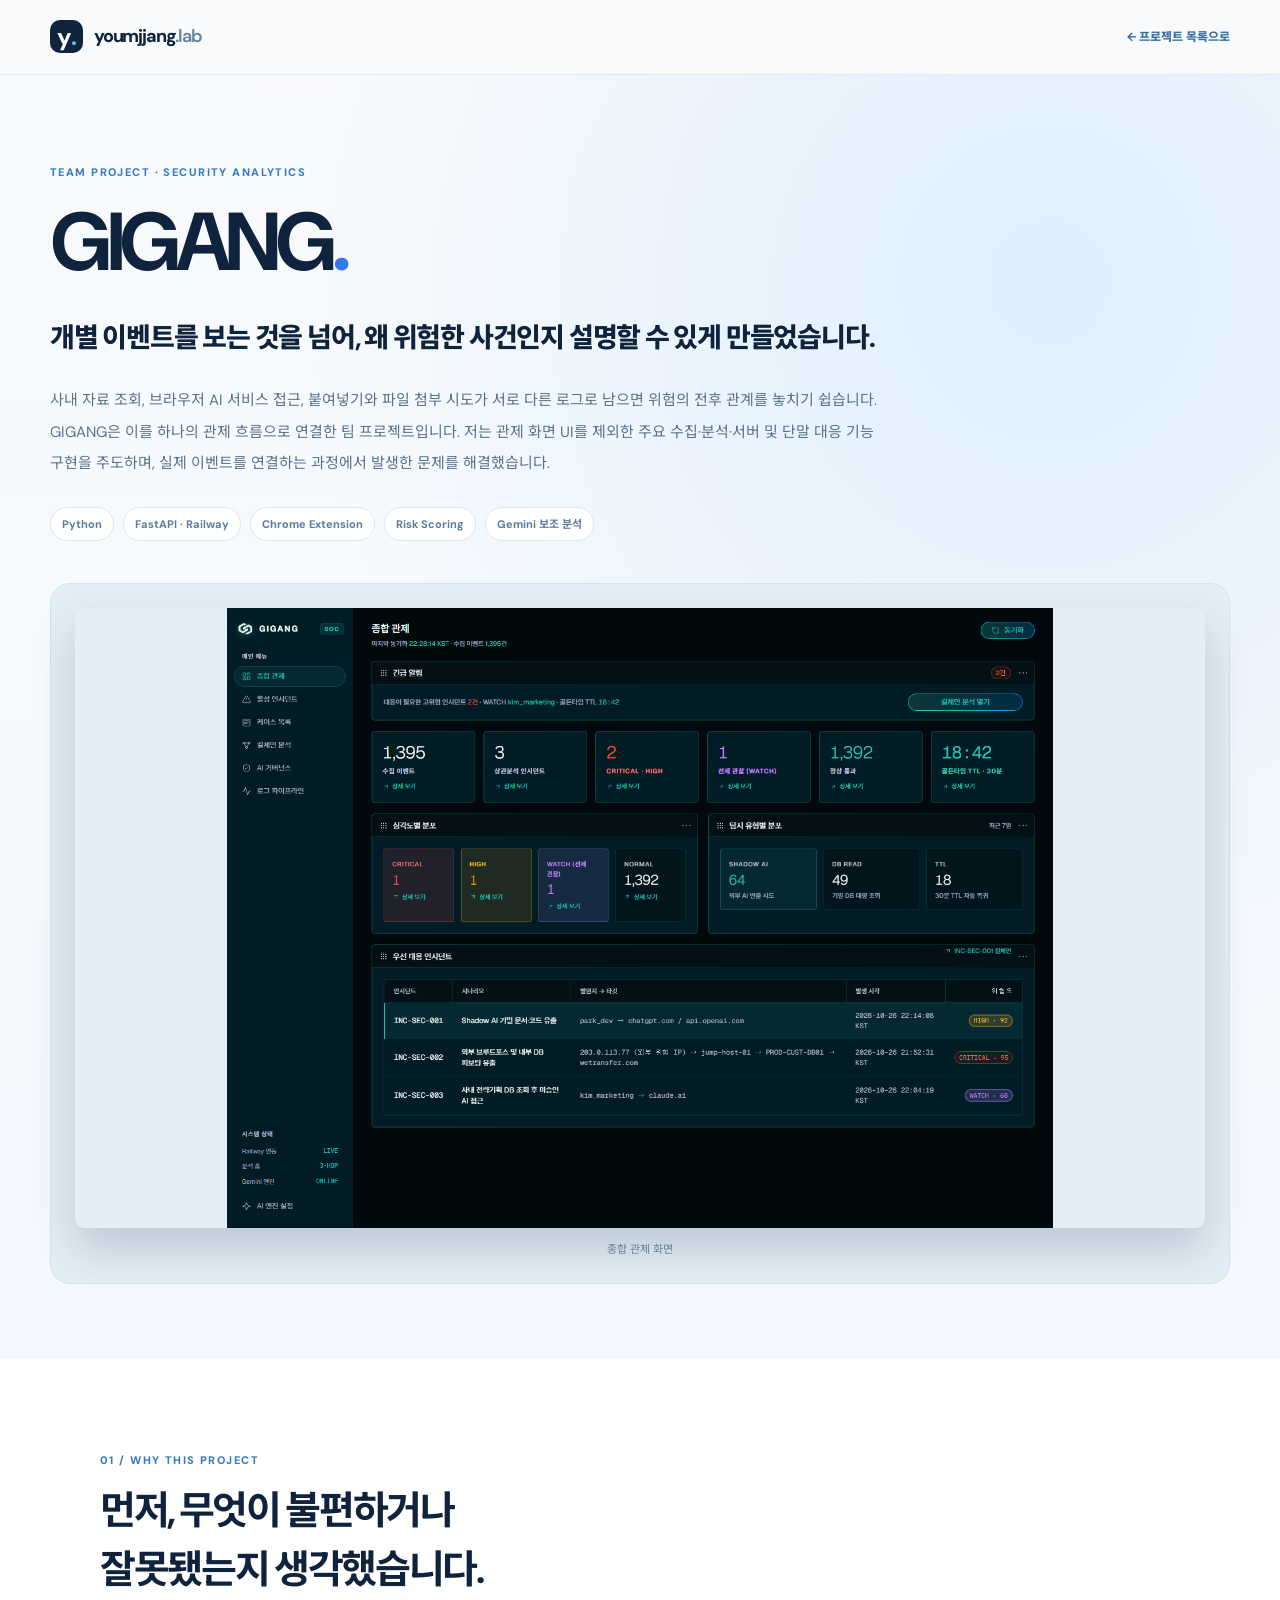
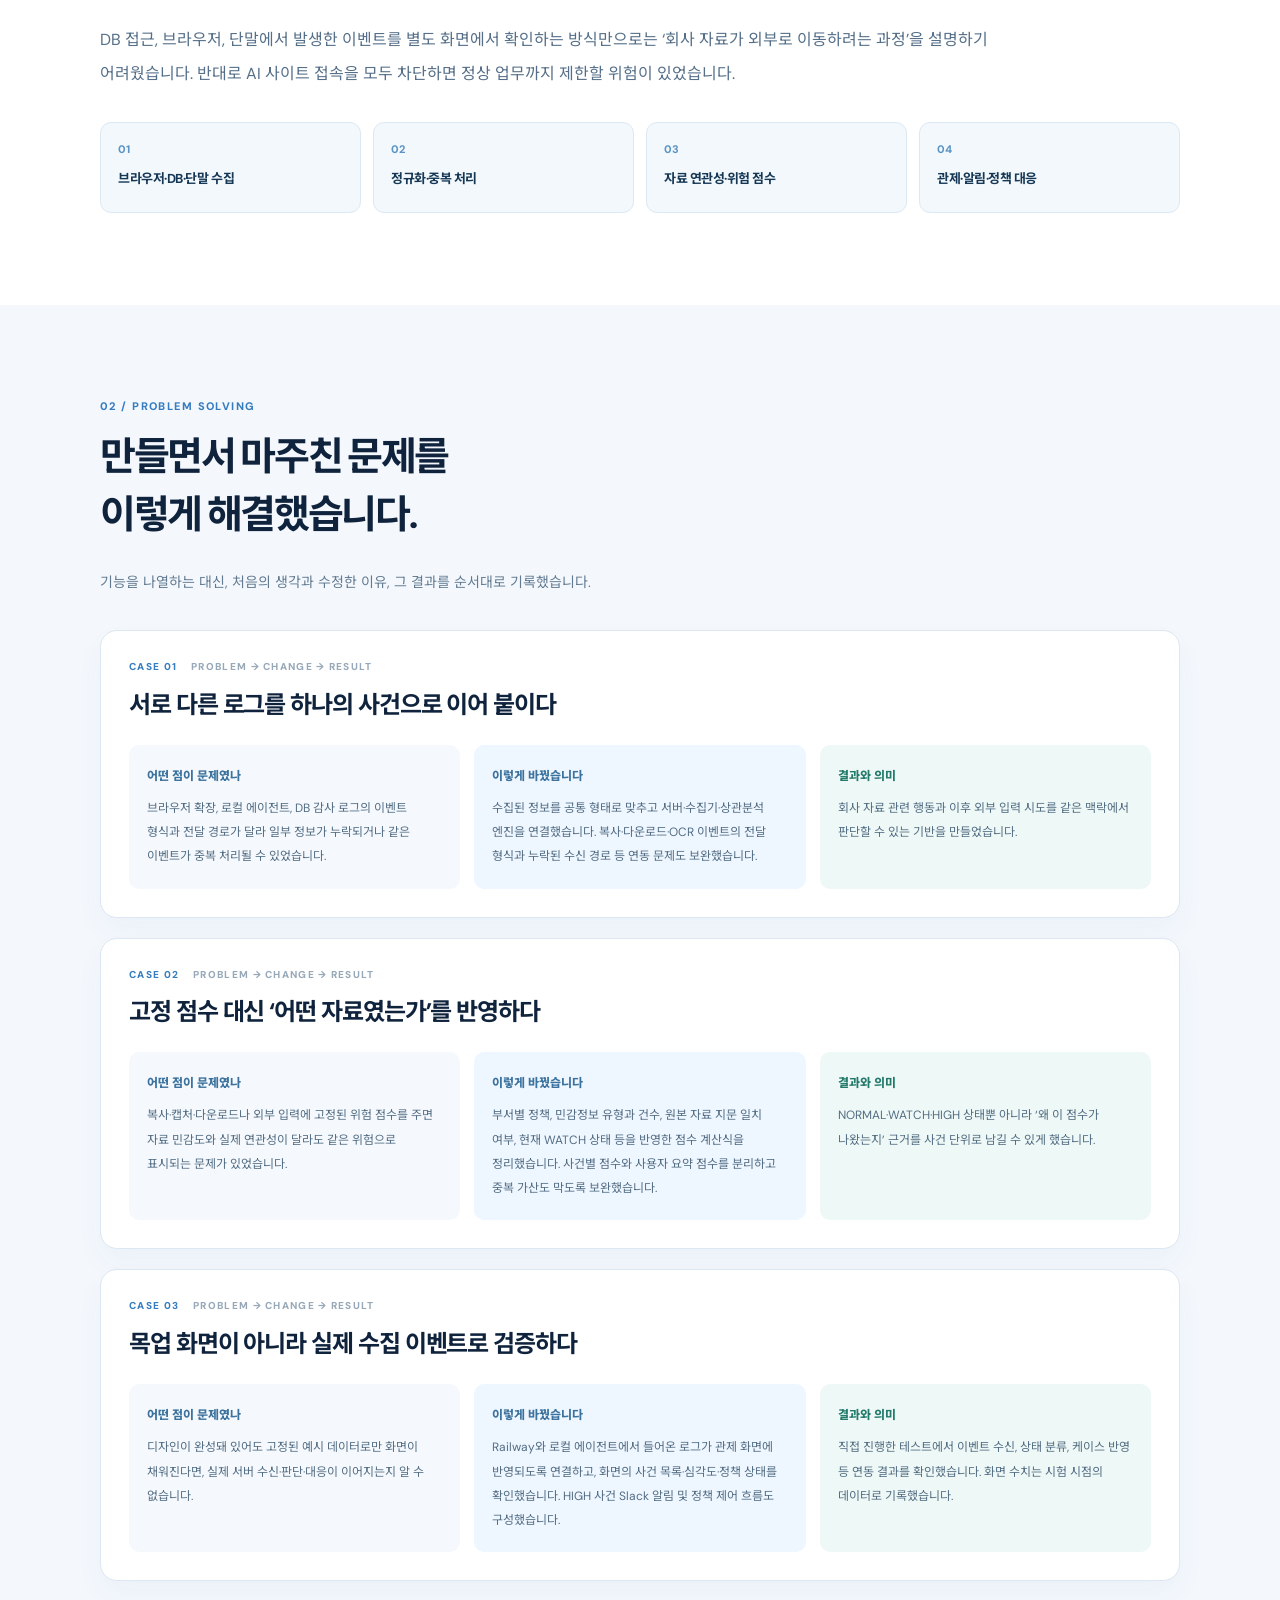
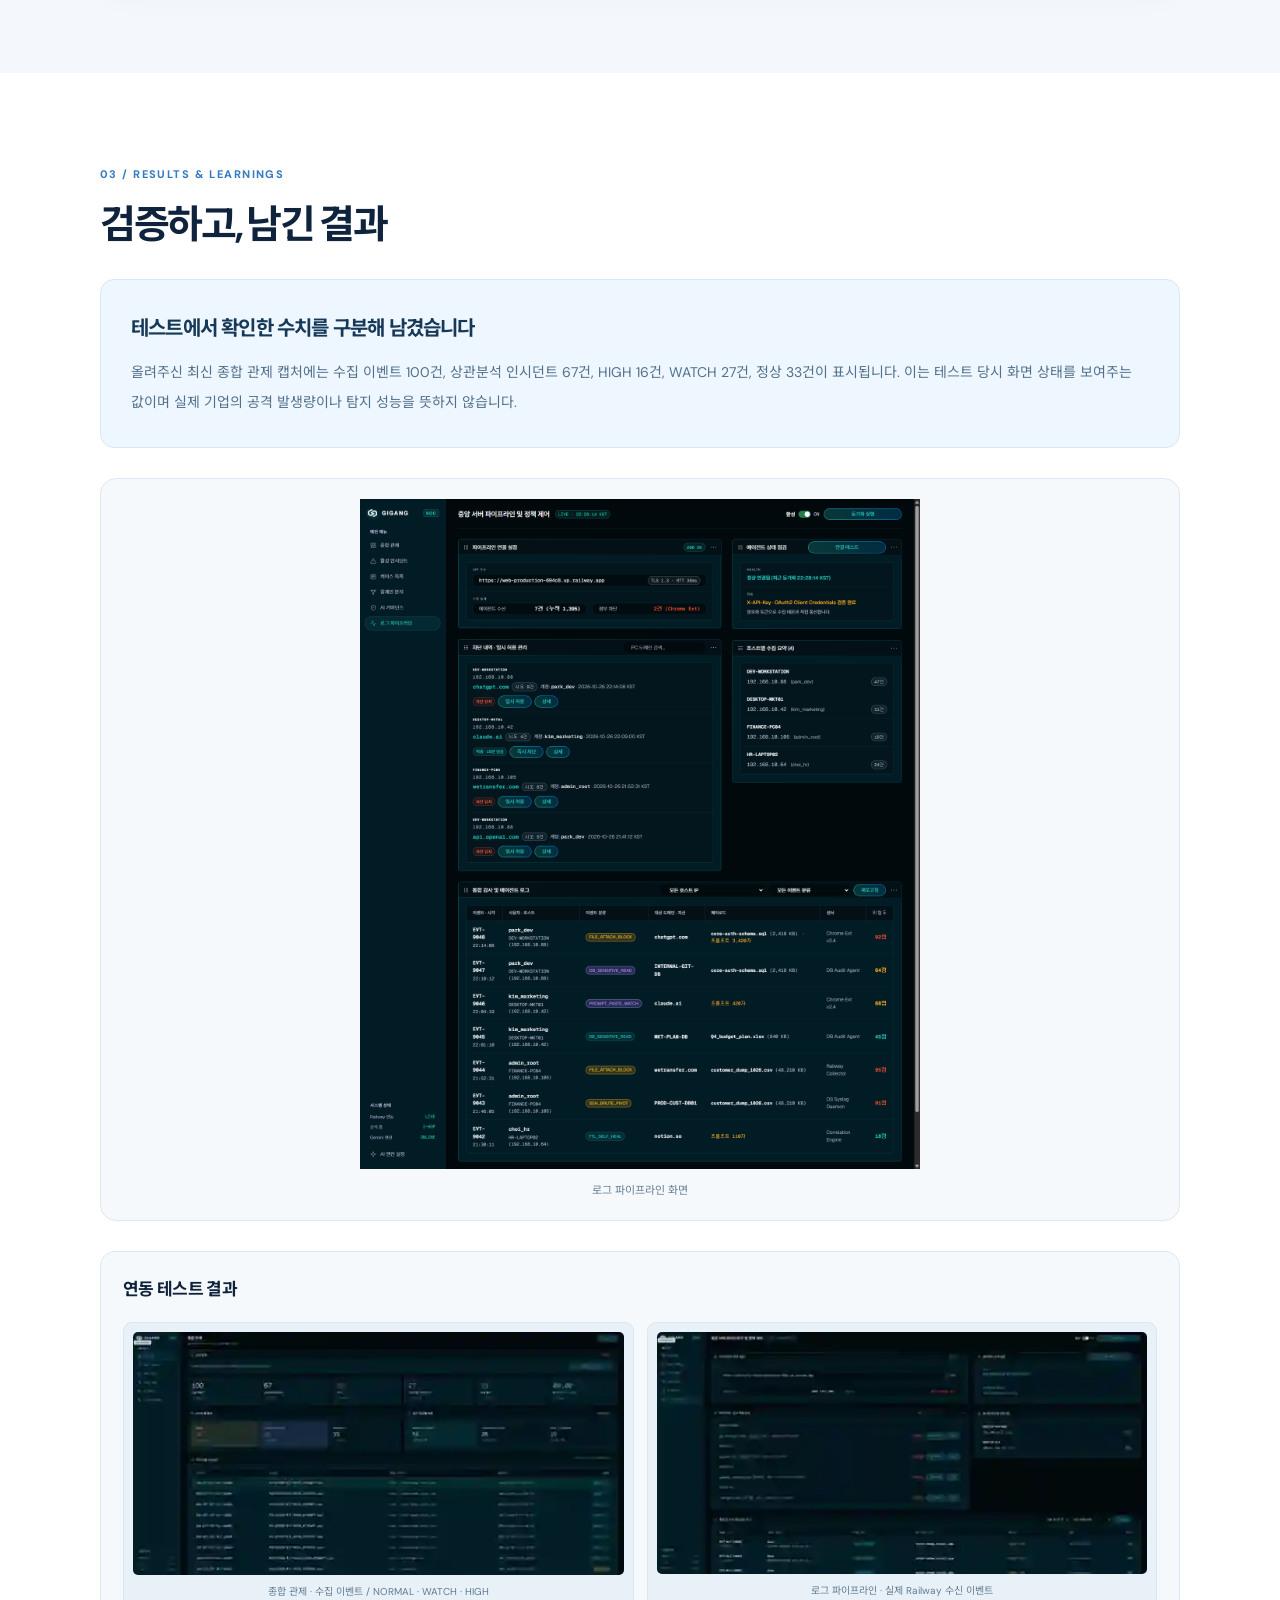
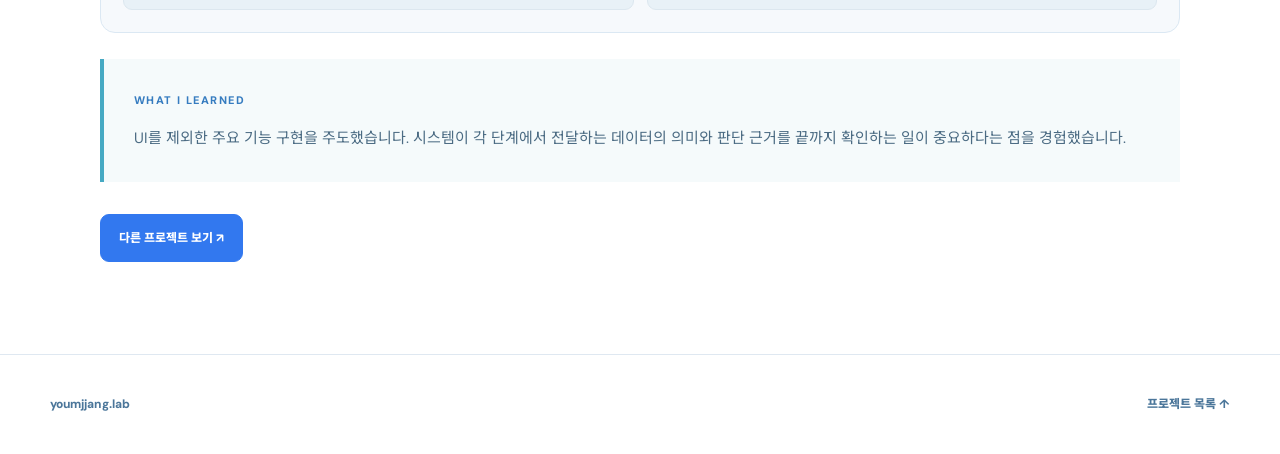
==== commit baed9ead: "style: simplify GIGANG screenshot captions and remove unnecessary metadata" ====
--- a/gigang.html
+++ b/gigang.html
@@ -12,7 +12,7 @@
 <div class="story-eyebrow">TEAM PROJECT · SECURITY ANALYTICS</div><h1>GIGANG<span>.</span></h1>
 <p class="story-subtitle">개별 이벤트를 보는 것을 넘어, 왜 위험한 사건인지 설명할 수 있게 만들었습니다.</p><p class="story-intro">사내 자료 조회, 브라우저 AI 서비스 접근, 붙여넣기와 파일 첨부 시도가 서로 다른 로그로 남으면 위험의 전후 관계를 놓치기 쉽습니다. GIGANG은 이를 하나의 관제 흐름으로 연결한 팀 프로젝트입니다. 저는 관제 화면 UI를 제외한 주요 수집·분석·서버 및 단말 대응 기능 구현을 주도하며, 실제 이벤트를 연결하는 과정에서 발생한 문제를 해결했습니다.</p>
 <div class="story-tags"><span>Python</span><span>FastAPI · Railway</span><span>Chrome Extension</span><span>Risk Scoring</span><span>Gemini 보조 분석</span></div>
-<figure class="story-hero-figure"><img src="./assets/gigang-overview-hd.png" alt="GIGANG 종합 관제 고화질 실제 화면" loading="eager"><figcaption>팀 저장소에 기록된 실제 종합 관제 고해상도 화면(10월 26일) · 10월 30일 테스트 화면은 아래에 별도로 보존했습니다.</figcaption></figure>
+<figure class="story-hero-figure"><img src="./assets/gigang-overview-hd.png" alt="GIGANG 종합 관제 고화질 실제 화면" loading="eager"><figcaption>종합 관제 화면</figcaption></figure>
 </div></section>
 <section class="story-section"><div class="wrap story-width"><div class="story-label">01 / WHY THIS PROJECT</div>
 <h2>먼저, 무엇이 불편하거나<br>잘못됐는지 생각했습니다.</h2>
@@ -26,9 +26,9 @@
 <article class="story-case"><div class="story-case-number">CASE 03 <span>PROBLEM → CHANGE → RESULT</span></div><h3>목업 화면이 아니라 실제 수집 이벤트로 검증하다</h3><div class="story-case-steps"><div><span>어떤 점이 문제였나</span><p>디자인이 완성돼 있어도 고정된 예시 데이터로만 화면이 채워진다면, 실제 서버 수신·판단·대응이 이어지는지 알 수 없습니다.</p></div><div><span>이렇게 바꿨습니다</span><p>Railway와 로컬 에이전트에서 들어온 로그가 관제 화면에 반영되도록 연결하고, 화면의 사건 목록·심각도·정책 상태를 확인했습니다. HIGH 사건 Slack 알림 및 정책 제어 흐름도 구성했습니다.</p></div><div><span>결과와 의미</span><p>직접 진행한 테스트에서 이벤트 수신, 상태 분류, 케이스 반영 등 연동 결과를 확인했습니다. 화면 수치는 시험 시점의 데이터로 기록했습니다.</p></div></div></article></div></div></section>
 <section class="story-section"><div class="wrap story-width"><div class="story-label">03 / RESULTS & LEARNINGS</div>
 <h2>검증하고, 남긴 결과</h2><div class="story-result"><h3>테스트에서 확인한 수치를 구분해 남겼습니다</h3><p>올려주신 최신 종합 관제 캡처에는 수집 이벤트 100건, 상관분석 인시던트 67건, HIGH 16건, WATCH 27건, 정상 33건이 표시됩니다. 이는 테스트 당시 화면 상태를 보여주는 값이며 실제 기업의 공격 발생량이나 탐지 성능을 뜻하지 않습니다.</p></div>
-<figure class="story-secondary"><img src="./assets/gigang-pipeline-hd.png" loading="lazy" alt="GIGANG 로그 파이프라인 고화질 실제 화면"><figcaption>팀 저장소의 실제 로그 파이프라인 화면 · 고해상도 원본</figcaption></figure>
-<div class="test-photos"><h3>10월 30일 직접 실행한 최신 연동 테스트</h3>
-<p>실제로 수집된 이벤트와 심각도 상태가 기록된 최신 캡처입니다. 기존 업로드 당시 화질이 크게 낮아진 파일은 과도하게 늘리지 않고 보존합니다.</p>
+<figure class="story-secondary"><img src="./assets/gigang-pipeline-hd.png" loading="lazy" alt="GIGANG 로그 파이프라인 고화질 실제 화면"><figcaption>로그 파이프라인 화면</figcaption></figure>
+<div class="test-photos"><h3>연동 테스트 결과</h3>
+
 <div class="test-photos-grid">
 <figure><img src="./assets/gigang-overview-20261031.webp" loading="lazy" alt="2026년 10월 30일 GIGANG 종합 관제 테스트"><figcaption>종합 관제 · 수집 이벤트 / NORMAL · WATCH · HIGH</figcaption></figure>
 <figure><img src="./assets/gigang-pipeline-20261031.webp" loading="lazy" alt="2026년 10월 30일 GIGANG 파이프라인 테스트"><figcaption>로그 파이프라인 · 실제 Railway 수신 이벤트</figcaption></figure>
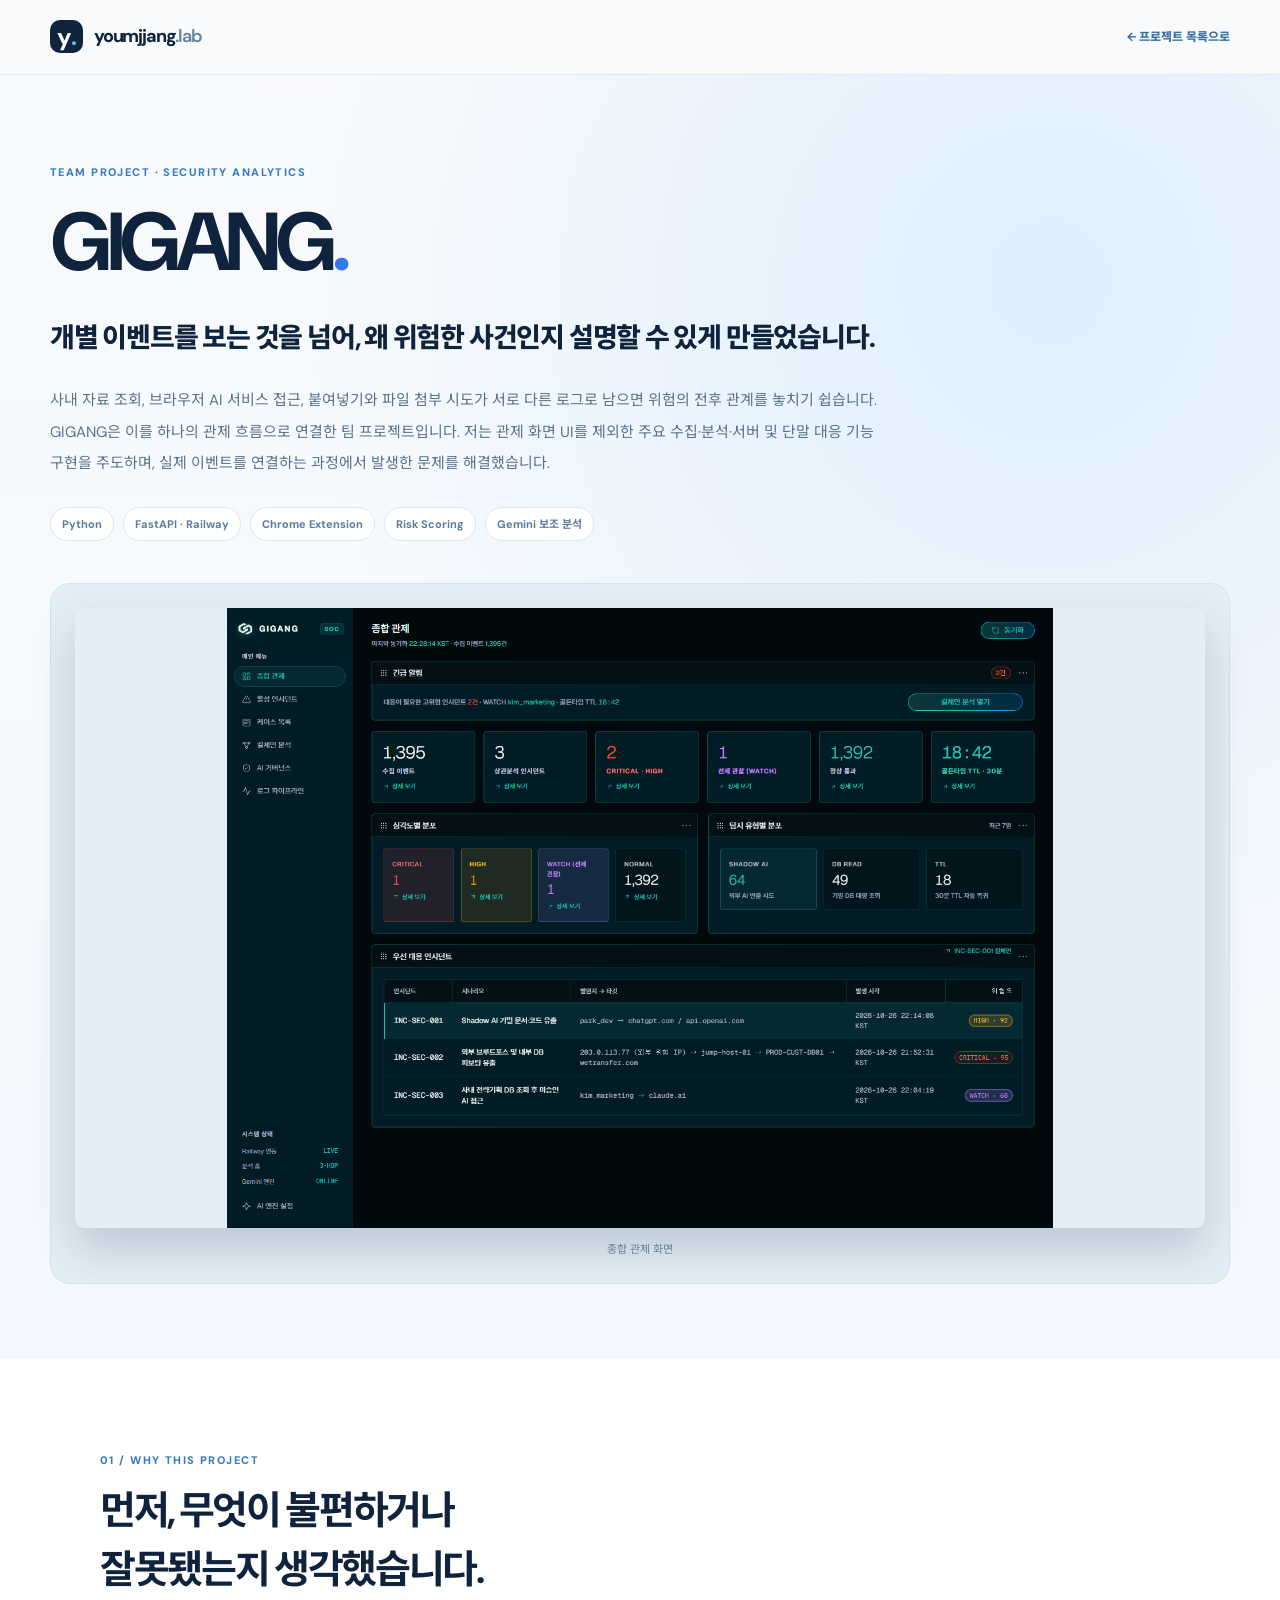
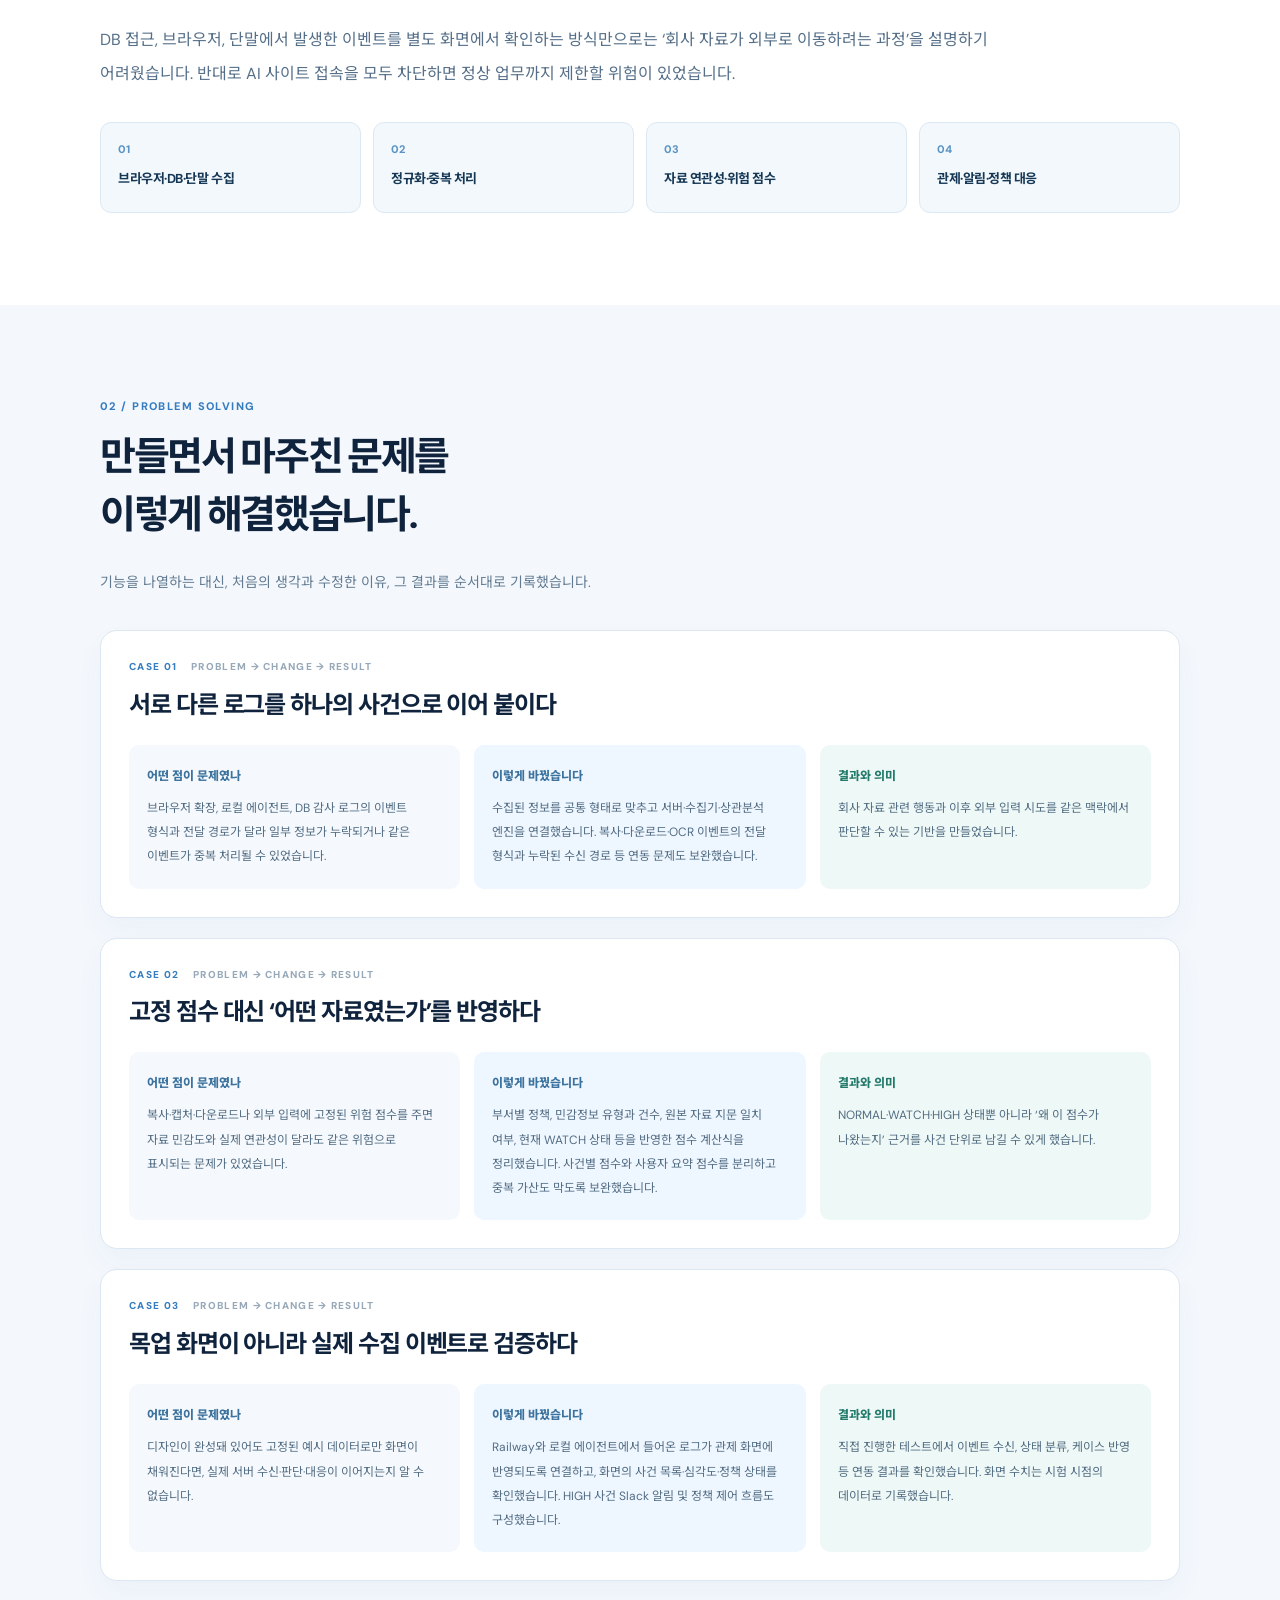
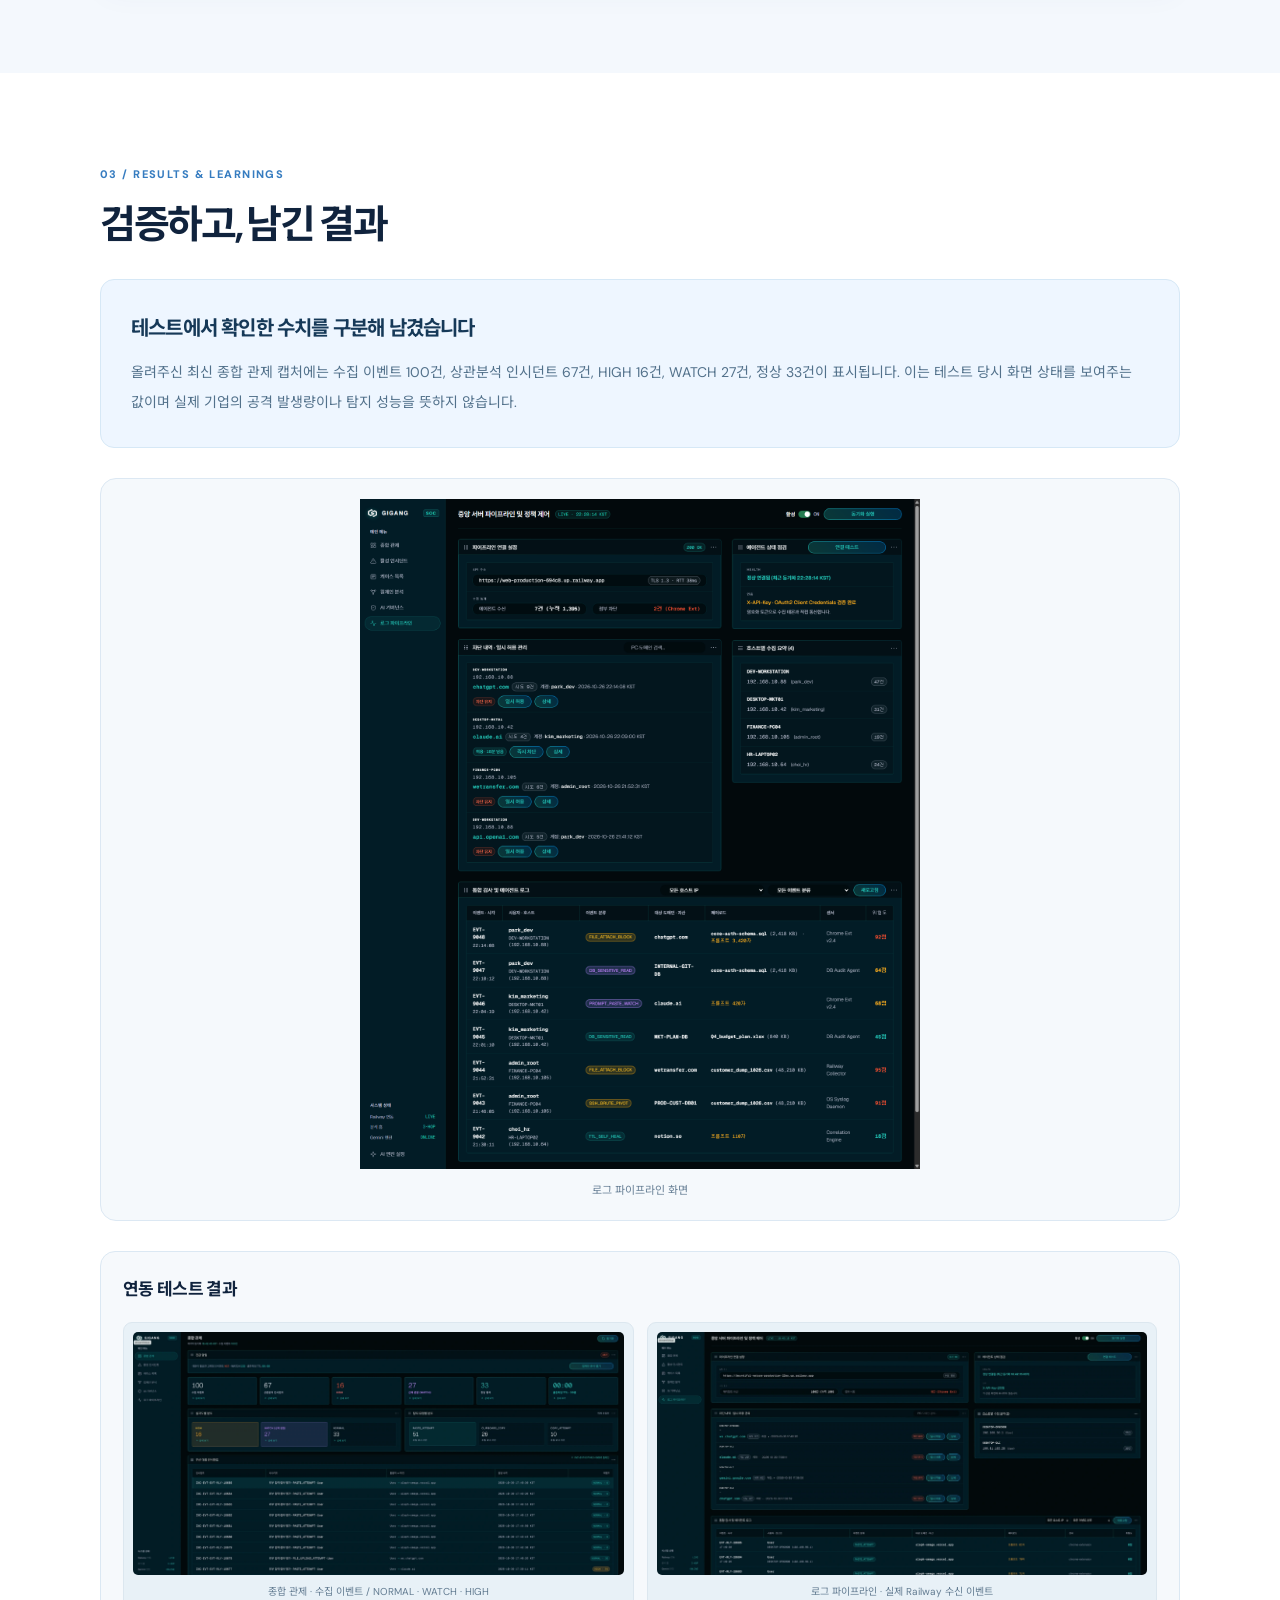
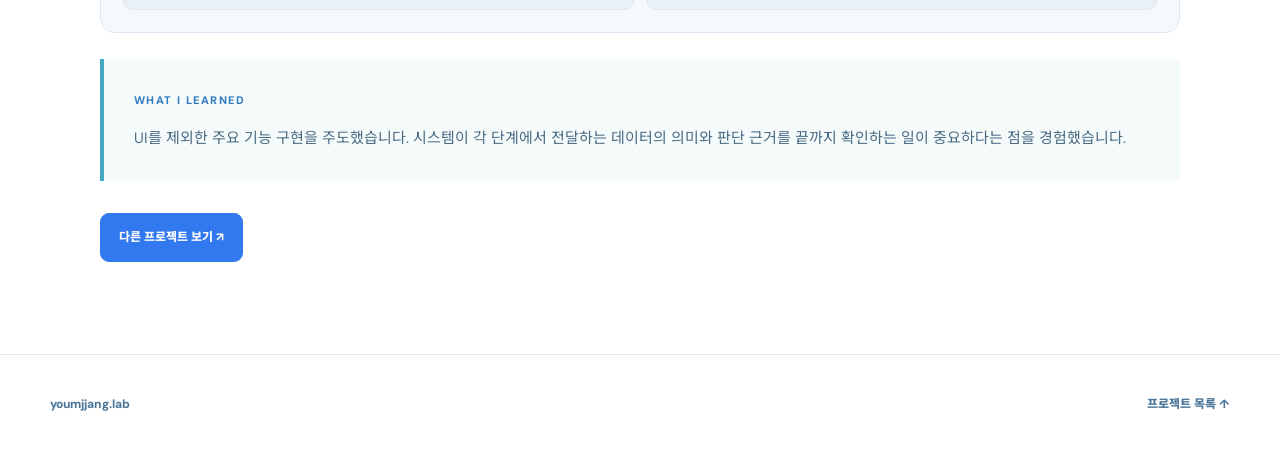
==== commit 35d2ae1a: "fix: restore full-resolution GIGANG integration test screenshots" ====
--- a/gigang.html
+++ b/gigang.html
@@ -30,8 +30,8 @@
 <div class="test-photos"><h3>연동 테스트 결과</h3>
 
 <div class="test-photos-grid">
-<figure><img src="./assets/gigang-overview-20261031.webp" loading="lazy" alt="2026년 10월 30일 GIGANG 종합 관제 테스트"><figcaption>종합 관제 · 수집 이벤트 / NORMAL · WATCH · HIGH</figcaption></figure>
-<figure><img src="./assets/gigang-pipeline-20261031.webp" loading="lazy" alt="2026년 10월 30일 GIGANG 파이프라인 테스트"><figcaption>로그 파이프라인 · 실제 Railway 수신 이벤트</figcaption></figure>
+<figure><img src="./assets/gigang-overview-test-hd.webp" loading="lazy" alt="2026년 10월 30일 GIGANG 종합 관제 테스트"><figcaption>종합 관제 · 수집 이벤트 / NORMAL · WATCH · HIGH</figcaption></figure>
+<figure><img src="./assets/gigang-pipeline-test-hd.webp" loading="lazy" alt="2026년 10월 30일 GIGANG 파이프라인 테스트"><figcaption>로그 파이프라인 · 실제 Railway 수신 이벤트</figcaption></figure>
 </div></div><div class="story-reflection"><span>WHAT I LEARNED</span><p>UI를 제외한 주요 기능 구현을 주도했습니다. 시스템이 각 단계에서 전달하는 데이터의 의미와 판단 근거를 끝까지 확인하는 일이 중요하다는 점을 경험했습니다.</p></div>
 <div class="story-cta"><a class="story-button story-button-primary" href="./index.html#projects">다른 프로젝트 보기 ↗</a></div>
 </div></section>
--- a/styles.css
+++ b/styles.css
@@ -166,3 +166,5 @@
 /* Keep real dashboard screenshot images crisp, without hover scaling. */
 .project .photo-cover:not(.lunch-cover) img{filter:none;transform:none!important;image-rendering:auto}
 .project:hover .photo-cover:not(.lunch-cover) img{transform:none!important}
+
+
--- a/project-detail.css
+++ b/project-detail.css
@@ -71,3 +71,5 @@
 .test-photos img{display:block;width:100%;height:auto;max-width:520px;margin:auto;border-radius:5px;image-rendering:auto}
 .test-photos figcaption{font-size:10px;text-align:center;color:#627b91;margin-top:8px;line-height:1.7}
 @media(max-width:740px){.test-photos-grid{grid-template-columns:1fr}.test-photos{padding:14px}}
+
+
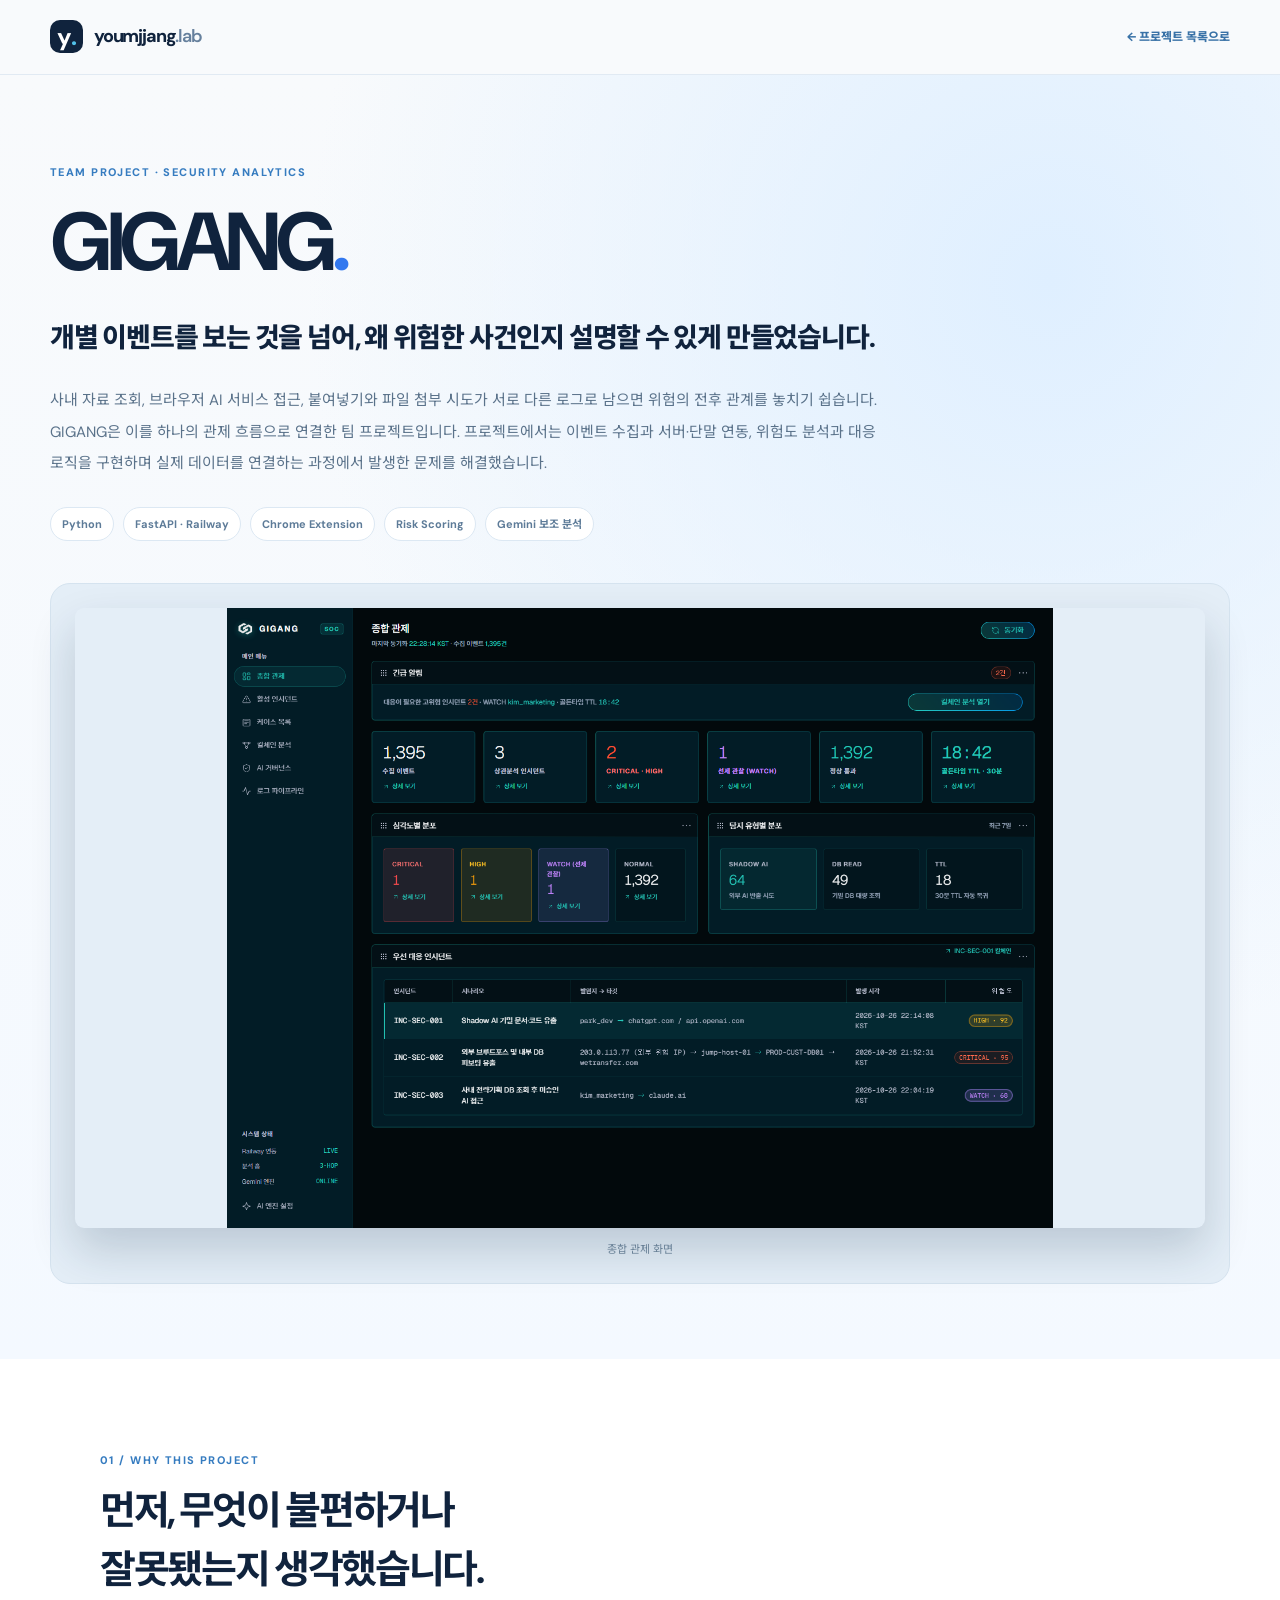
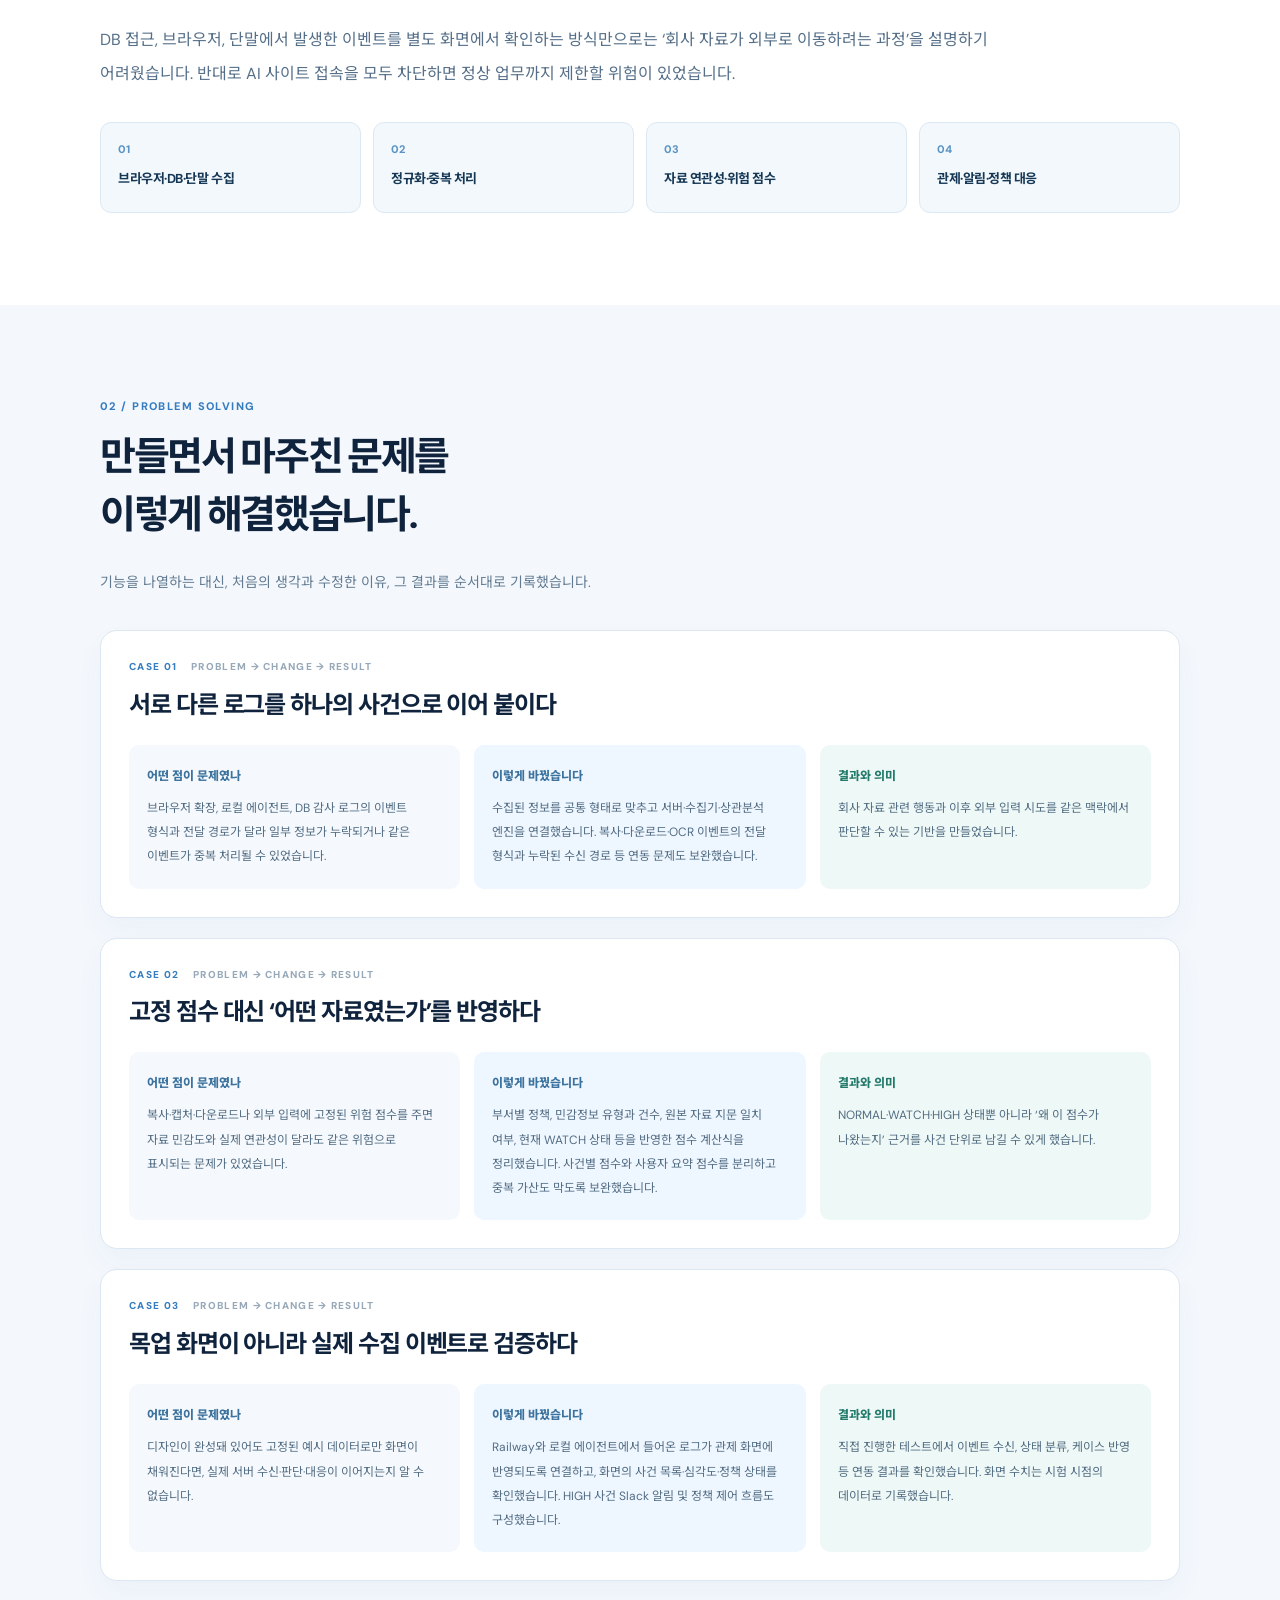
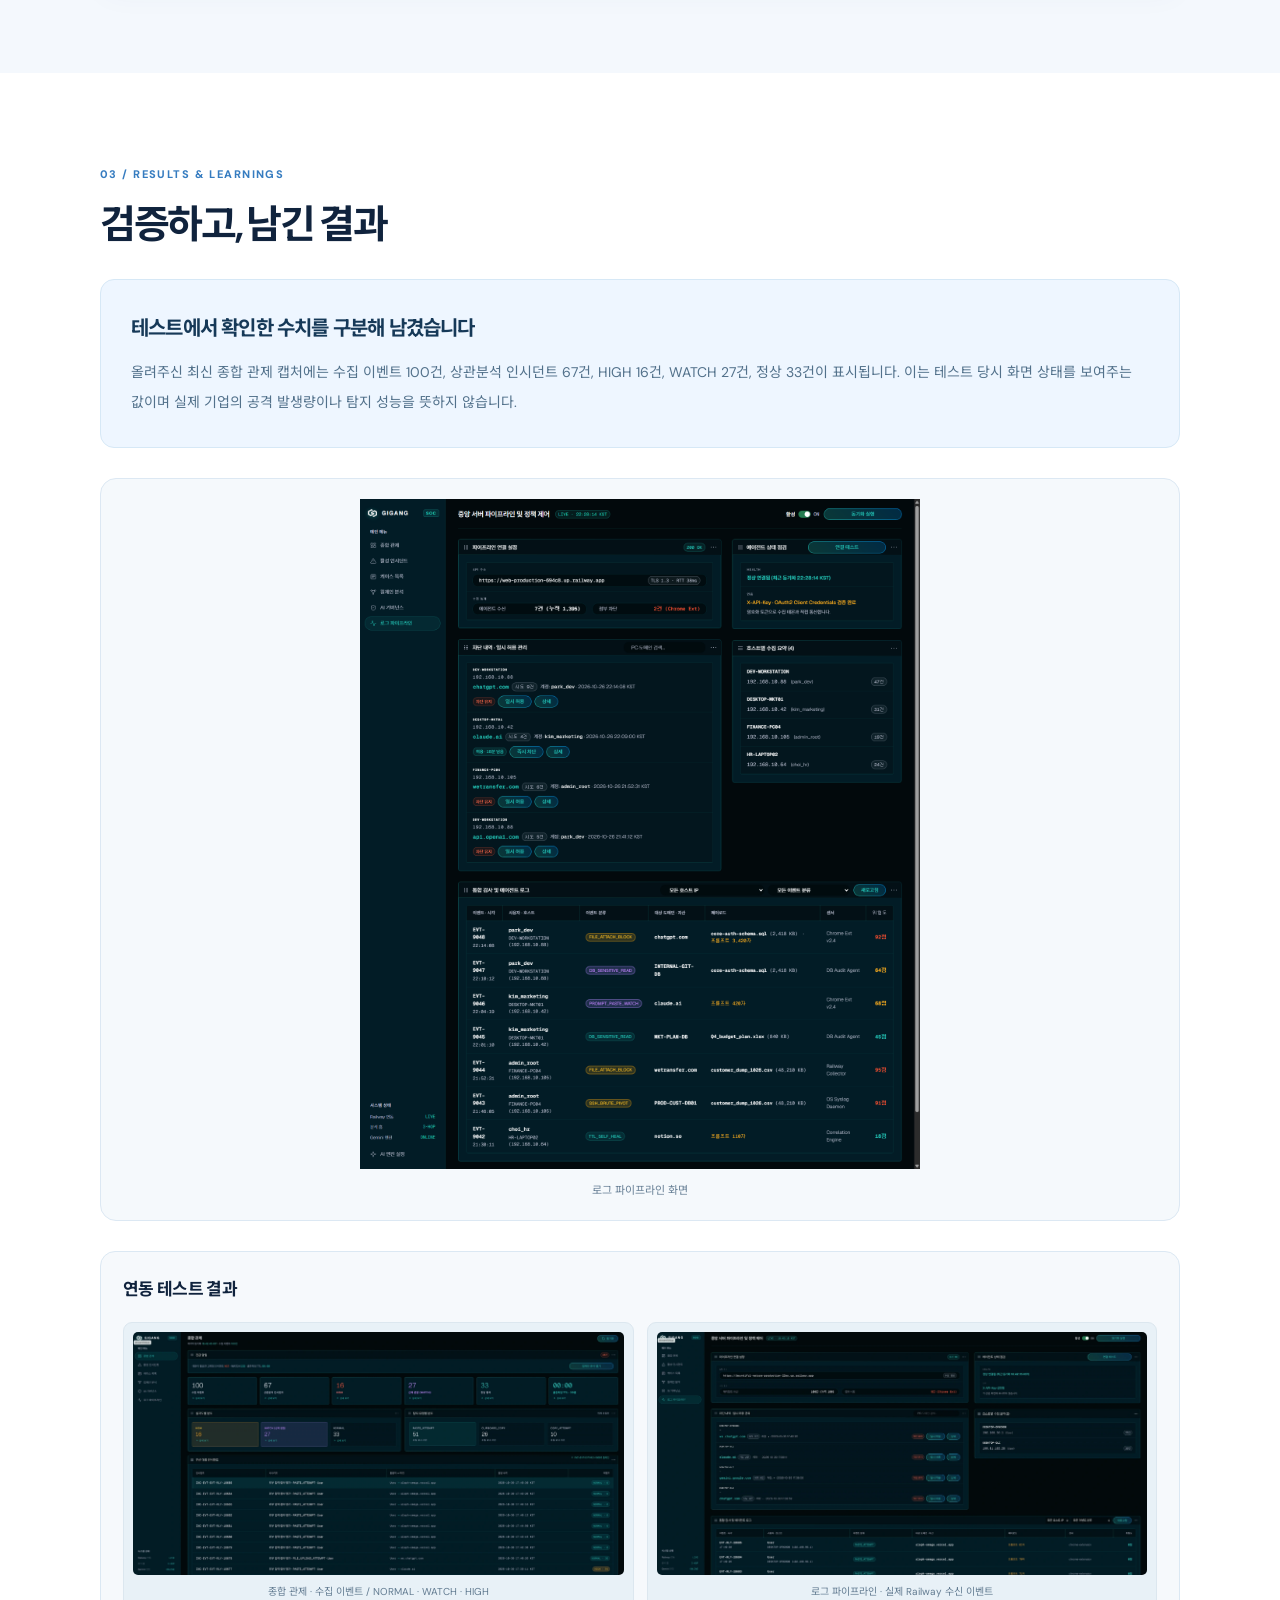
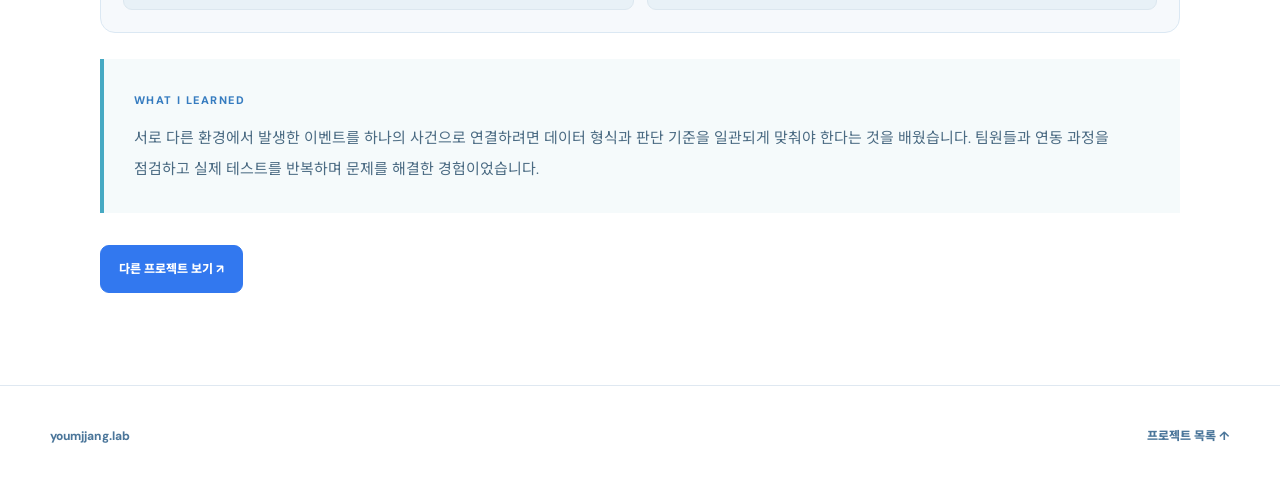
==== commit a2353e17: "copy: emphasize GIGANG team collaboration and problem-solving" ====
--- a/gigang.html
+++ b/gigang.html
@@ -10,7 +10,7 @@
 <header class="story-header"><div class="wrap story-header-inner"><a class="brand" href="./index.html"><span class="brand-icon">y<span>.</span></span>youmjjang<span class="brand-light">.lab</span></a><a class="story-back" href="./index.html#projects">← 프로젝트 목록으로</a></div></header>
 <main id="story-main"><section class="story-hero"><div class="wrap">
 <div class="story-eyebrow">TEAM PROJECT · SECURITY ANALYTICS</div><h1>GIGANG<span>.</span></h1>
-<p class="story-subtitle">개별 이벤트를 보는 것을 넘어, 왜 위험한 사건인지 설명할 수 있게 만들었습니다.</p><p class="story-intro">사내 자료 조회, 브라우저 AI 서비스 접근, 붙여넣기와 파일 첨부 시도가 서로 다른 로그로 남으면 위험의 전후 관계를 놓치기 쉽습니다. GIGANG은 이를 하나의 관제 흐름으로 연결한 팀 프로젝트입니다. 저는 관제 화면 UI를 제외한 주요 수집·분석·서버 및 단말 대응 기능 구현을 주도하며, 실제 이벤트를 연결하는 과정에서 발생한 문제를 해결했습니다.</p>
+<p class="story-subtitle">개별 이벤트를 보는 것을 넘어, 왜 위험한 사건인지 설명할 수 있게 만들었습니다.</p><p class="story-intro">사내 자료 조회, 브라우저 AI 서비스 접근, 붙여넣기와 파일 첨부 시도가 서로 다른 로그로 남으면 위험의 전후 관계를 놓치기 쉽습니다. GIGANG은 이를 하나의 관제 흐름으로 연결한 팀 프로젝트입니다. 프로젝트에서는 이벤트 수집과 서버·단말 연동, 위험도 분석과 대응 로직을 구현하며 실제 데이터를 연결하는 과정에서 발생한 문제를 해결했습니다.</p>
 <div class="story-tags"><span>Python</span><span>FastAPI · Railway</span><span>Chrome Extension</span><span>Risk Scoring</span><span>Gemini 보조 분석</span></div>
 <figure class="story-hero-figure"><img src="./assets/gigang-overview-hd.png" alt="GIGANG 종합 관제 고화질 실제 화면" loading="eager"><figcaption>종합 관제 화면</figcaption></figure>
 </div></section>
@@ -32,7 +32,7 @@
 <div class="test-photos-grid">
 <figure><img src="./assets/gigang-overview-test-hd.webp" loading="lazy" alt="2026년 10월 30일 GIGANG 종합 관제 테스트"><figcaption>종합 관제 · 수집 이벤트 / NORMAL · WATCH · HIGH</figcaption></figure>
 <figure><img src="./assets/gigang-pipeline-test-hd.webp" loading="lazy" alt="2026년 10월 30일 GIGANG 파이프라인 테스트"><figcaption>로그 파이프라인 · 실제 Railway 수신 이벤트</figcaption></figure>
-</div></div><div class="story-reflection"><span>WHAT I LEARNED</span><p>UI를 제외한 주요 기능 구현을 주도했습니다. 시스템이 각 단계에서 전달하는 데이터의 의미와 판단 근거를 끝까지 확인하는 일이 중요하다는 점을 경험했습니다.</p></div>
+</div></div><div class="story-reflection"><span>WHAT I LEARNED</span><p>서로 다른 환경에서 발생한 이벤트를 하나의 사건으로 연결하려면 데이터 형식과 판단 기준을 일관되게 맞춰야 한다는 것을 배웠습니다. 팀원들과 연동 과정을 점검하고 실제 테스트를 반복하며 문제를 해결한 경험이었습니다.</p></div>
 <div class="story-cta"><a class="story-button story-button-primary" href="./index.html#projects">다른 프로젝트 보기 ↗</a></div>
 </div></section>
 </main><footer class="story-footer"><div class="wrap"><a href="./index.html">youmjjang.lab</a><a href="./index.html#projects">프로젝트 목록 ↑</a></div></footer>
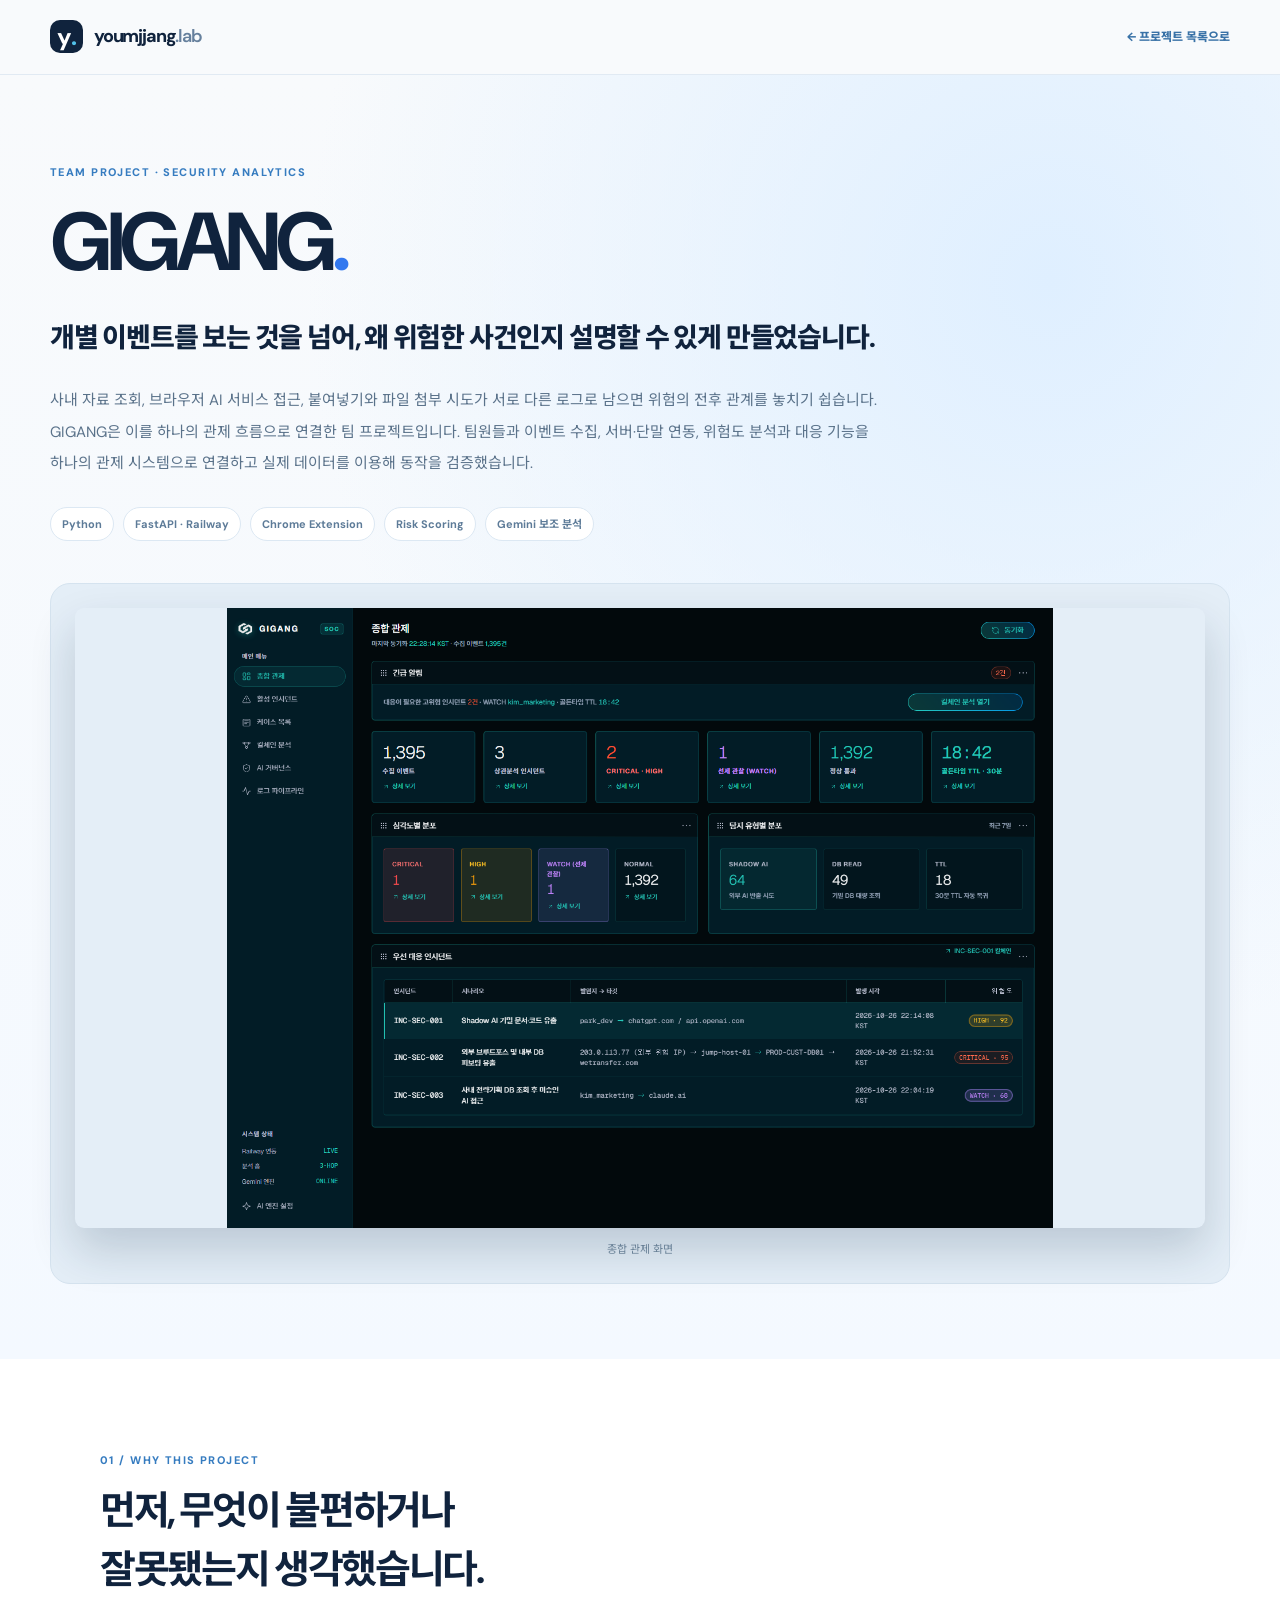
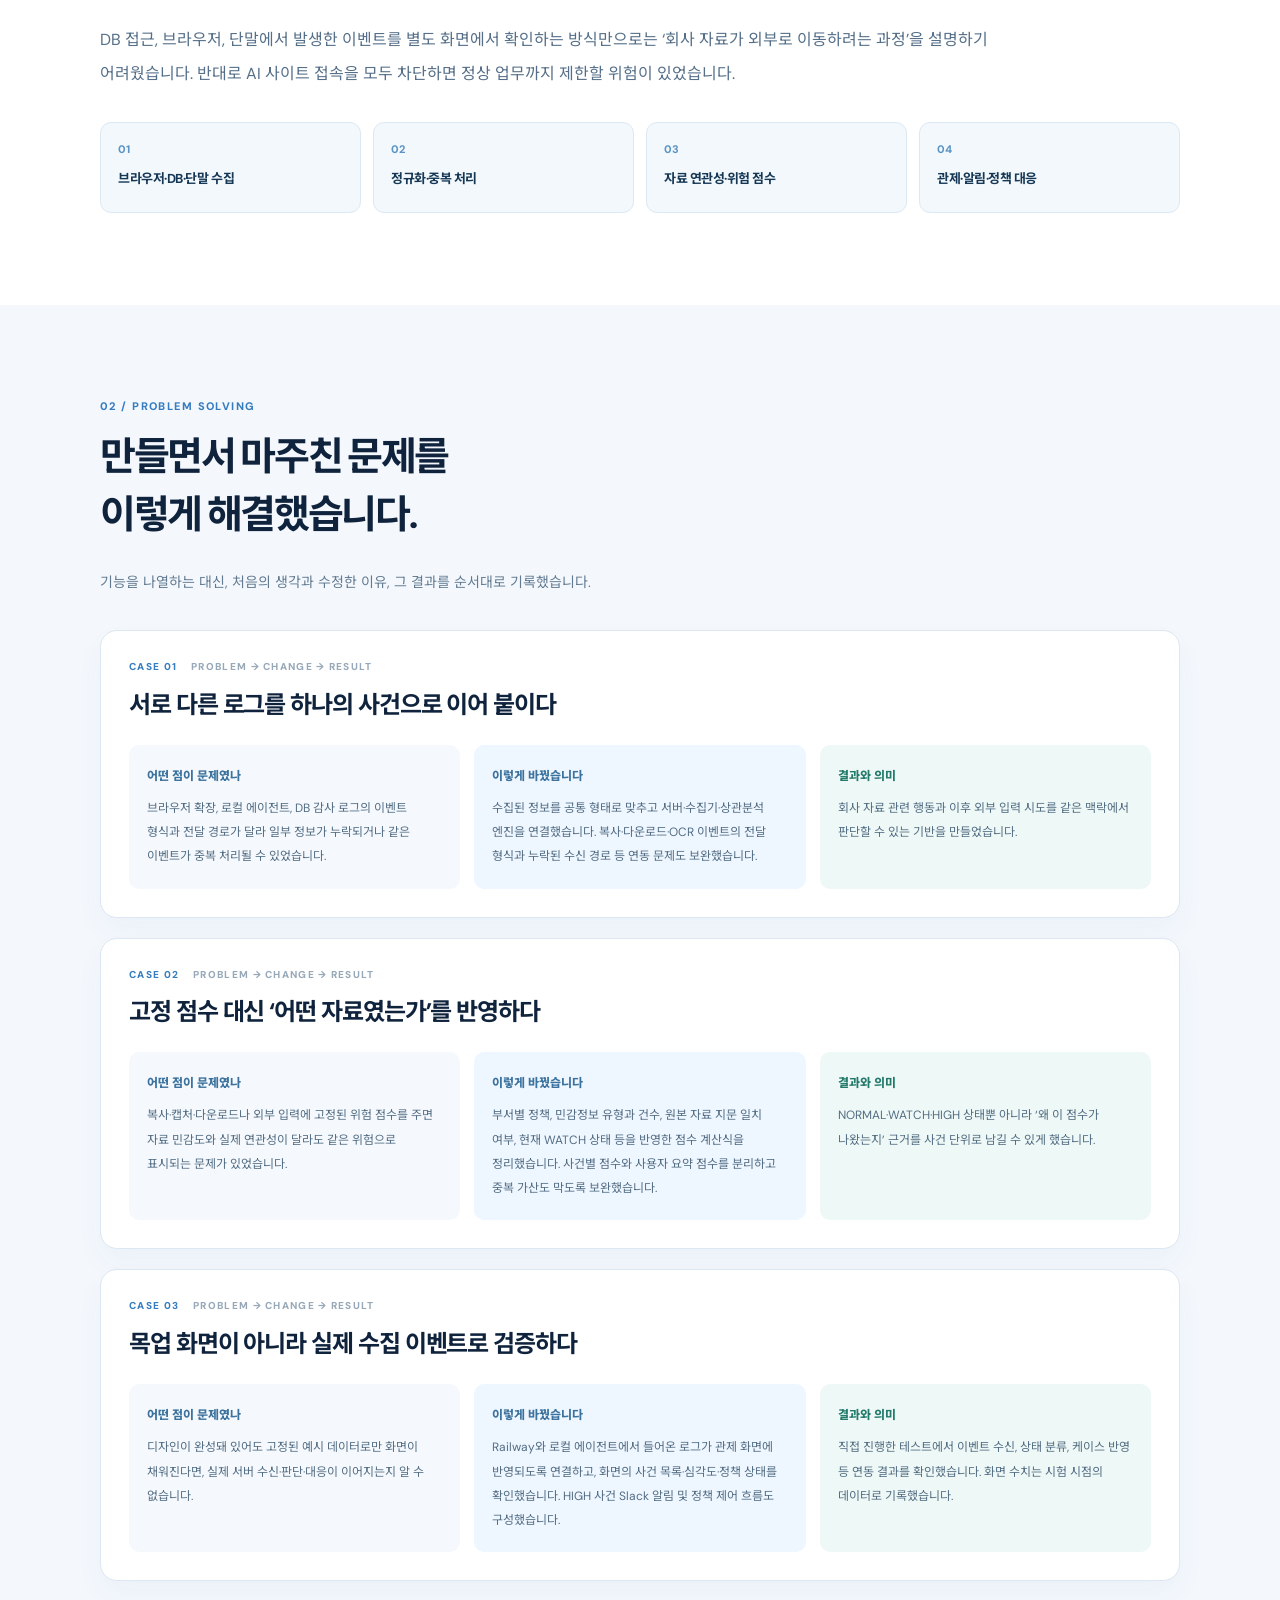
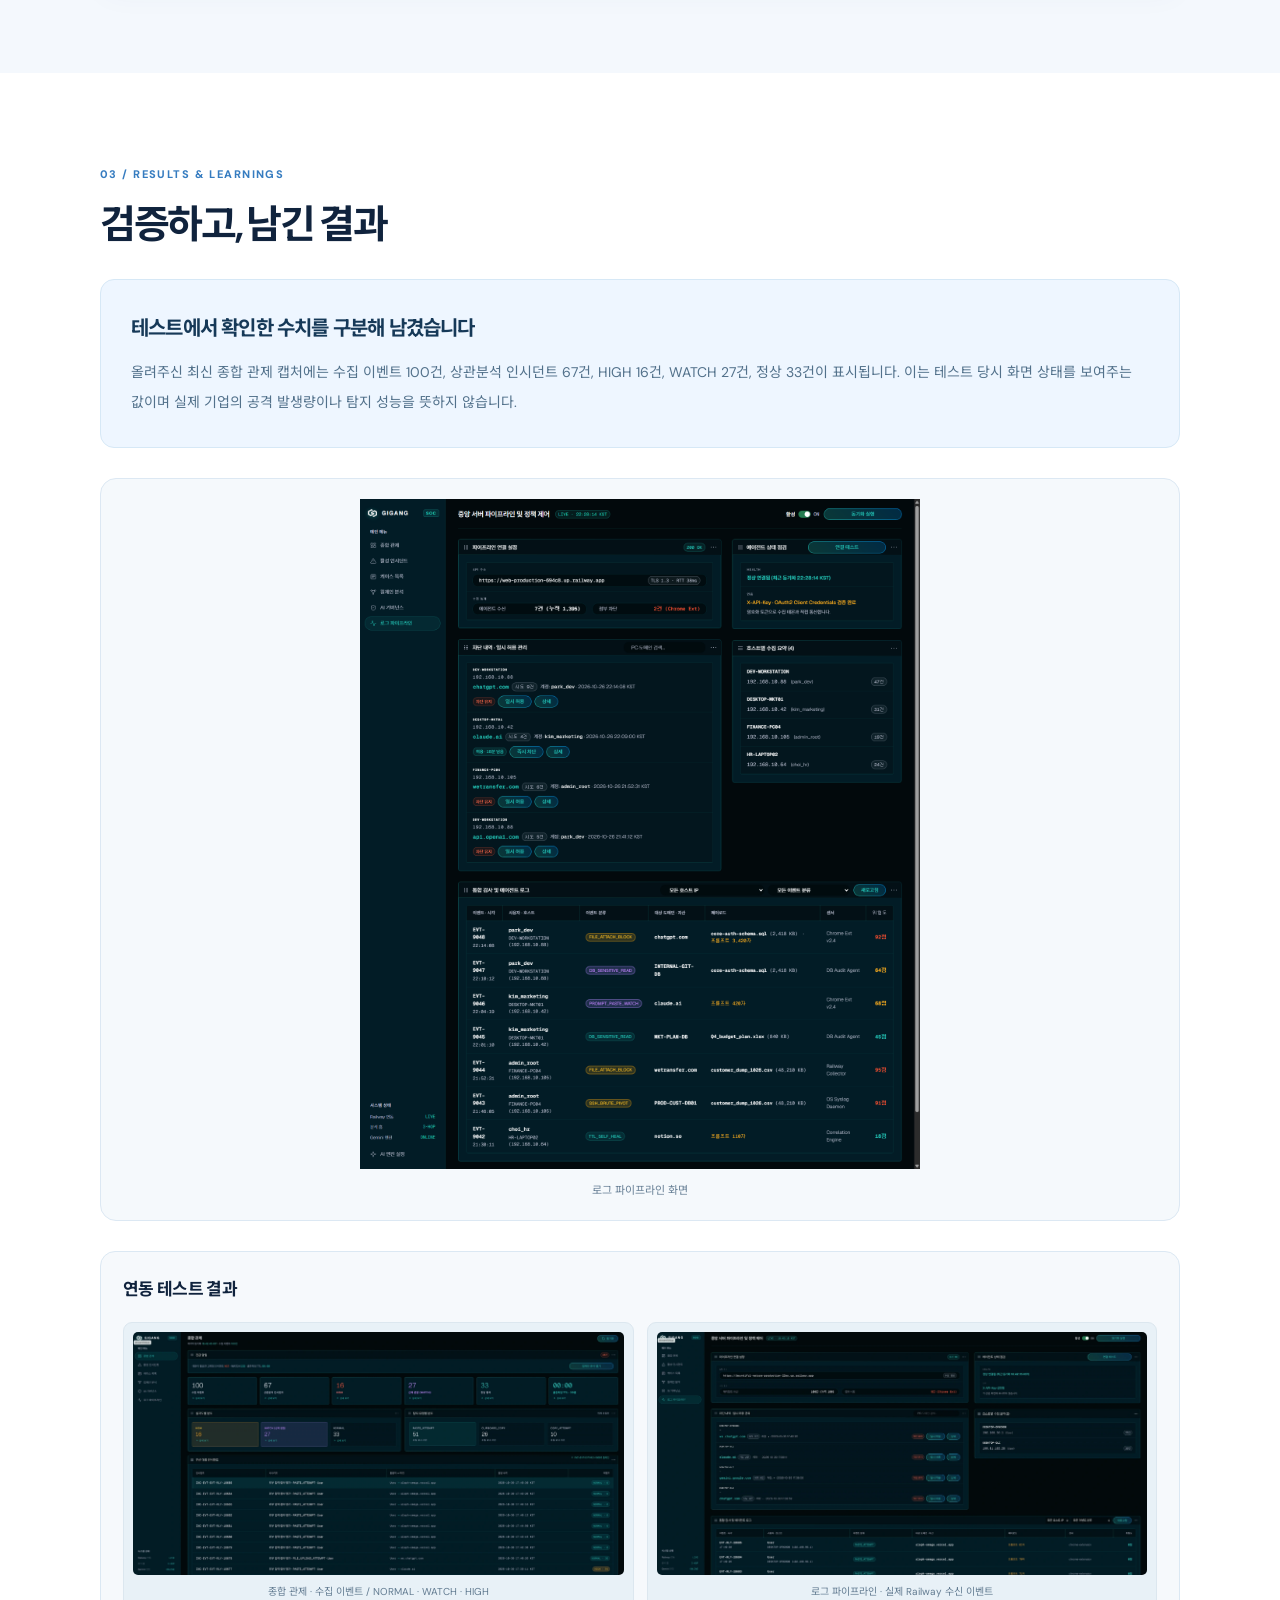
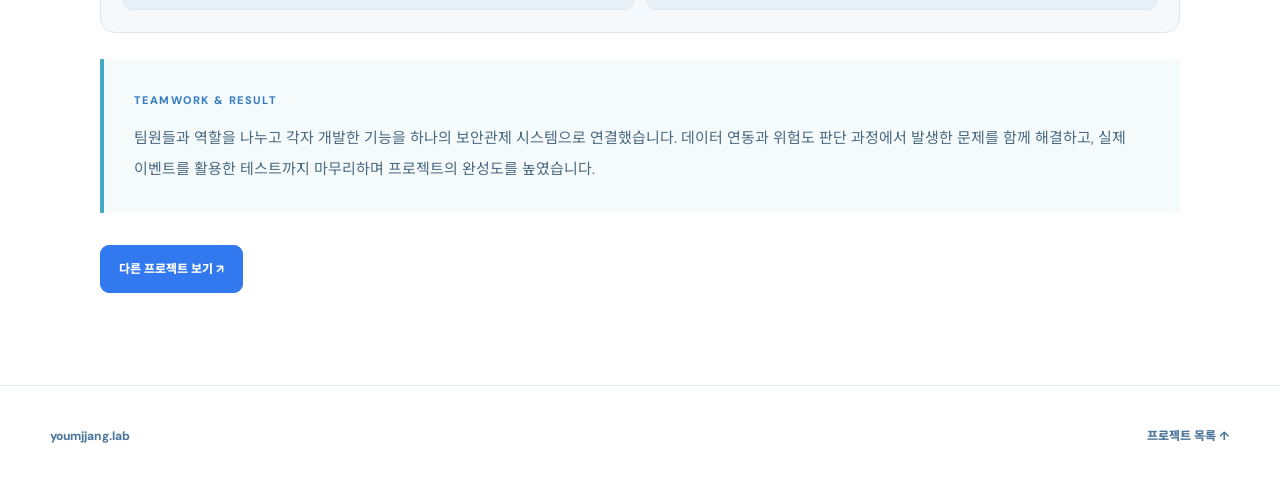
==== commit 9cc1d92e: "copy: frame GIGANG as collaborative team accomplishment" ====
--- a/gigang.html
+++ b/gigang.html
@@ -10,7 +10,7 @@
 <header class="story-header"><div class="wrap story-header-inner"><a class="brand" href="./index.html"><span class="brand-icon">y<span>.</span></span>youmjjang<span class="brand-light">.lab</span></a><a class="story-back" href="./index.html#projects">← 프로젝트 목록으로</a></div></header>
 <main id="story-main"><section class="story-hero"><div class="wrap">
 <div class="story-eyebrow">TEAM PROJECT · SECURITY ANALYTICS</div><h1>GIGANG<span>.</span></h1>
-<p class="story-subtitle">개별 이벤트를 보는 것을 넘어, 왜 위험한 사건인지 설명할 수 있게 만들었습니다.</p><p class="story-intro">사내 자료 조회, 브라우저 AI 서비스 접근, 붙여넣기와 파일 첨부 시도가 서로 다른 로그로 남으면 위험의 전후 관계를 놓치기 쉽습니다. GIGANG은 이를 하나의 관제 흐름으로 연결한 팀 프로젝트입니다. 프로젝트에서는 이벤트 수집과 서버·단말 연동, 위험도 분석과 대응 로직을 구현하며 실제 데이터를 연결하는 과정에서 발생한 문제를 해결했습니다.</p>
+<p class="story-subtitle">개별 이벤트를 보는 것을 넘어, 왜 위험한 사건인지 설명할 수 있게 만들었습니다.</p><p class="story-intro">사내 자료 조회, 브라우저 AI 서비스 접근, 붙여넣기와 파일 첨부 시도가 서로 다른 로그로 남으면 위험의 전후 관계를 놓치기 쉽습니다. GIGANG은 이를 하나의 관제 흐름으로 연결한 팀 프로젝트입니다. 팀원들과 이벤트 수집, 서버·단말 연동, 위험도 분석과 대응 기능을 하나의 관제 시스템으로 연결하고 실제 데이터를 이용해 동작을 검증했습니다.</p>
 <div class="story-tags"><span>Python</span><span>FastAPI · Railway</span><span>Chrome Extension</span><span>Risk Scoring</span><span>Gemini 보조 분석</span></div>
 <figure class="story-hero-figure"><img src="./assets/gigang-overview-hd.png" alt="GIGANG 종합 관제 고화질 실제 화면" loading="eager"><figcaption>종합 관제 화면</figcaption></figure>
 </div></section>
@@ -32,7 +32,7 @@
 <div class="test-photos-grid">
 <figure><img src="./assets/gigang-overview-test-hd.webp" loading="lazy" alt="2026년 10월 30일 GIGANG 종합 관제 테스트"><figcaption>종합 관제 · 수집 이벤트 / NORMAL · WATCH · HIGH</figcaption></figure>
 <figure><img src="./assets/gigang-pipeline-test-hd.webp" loading="lazy" alt="2026년 10월 30일 GIGANG 파이프라인 테스트"><figcaption>로그 파이프라인 · 실제 Railway 수신 이벤트</figcaption></figure>
-</div></div><div class="story-reflection"><span>WHAT I LEARNED</span><p>서로 다른 환경에서 발생한 이벤트를 하나의 사건으로 연결하려면 데이터 형식과 판단 기준을 일관되게 맞춰야 한다는 것을 배웠습니다. 팀원들과 연동 과정을 점검하고 실제 테스트를 반복하며 문제를 해결한 경험이었습니다.</p></div>
+</div></div><div class="story-reflection"><span>TEAMWORK & RESULT</span><p>팀원들과 역할을 나누고 각자 개발한 기능을 하나의 보안관제 시스템으로 연결했습니다. 데이터 연동과 위험도 판단 과정에서 발생한 문제를 함께 해결하고, 실제 이벤트를 활용한 테스트까지 마무리하며 프로젝트의 완성도를 높였습니다.</p></div>
 <div class="story-cta"><a class="story-button story-button-primary" href="./index.html#projects">다른 프로젝트 보기 ↗</a></div>
 </div></section>
 </main><footer class="story-footer"><div class="wrap"><a href="./index.html">youmjjang.lab</a><a href="./index.html#projects">프로젝트 목록 ↑</a></div></footer>
